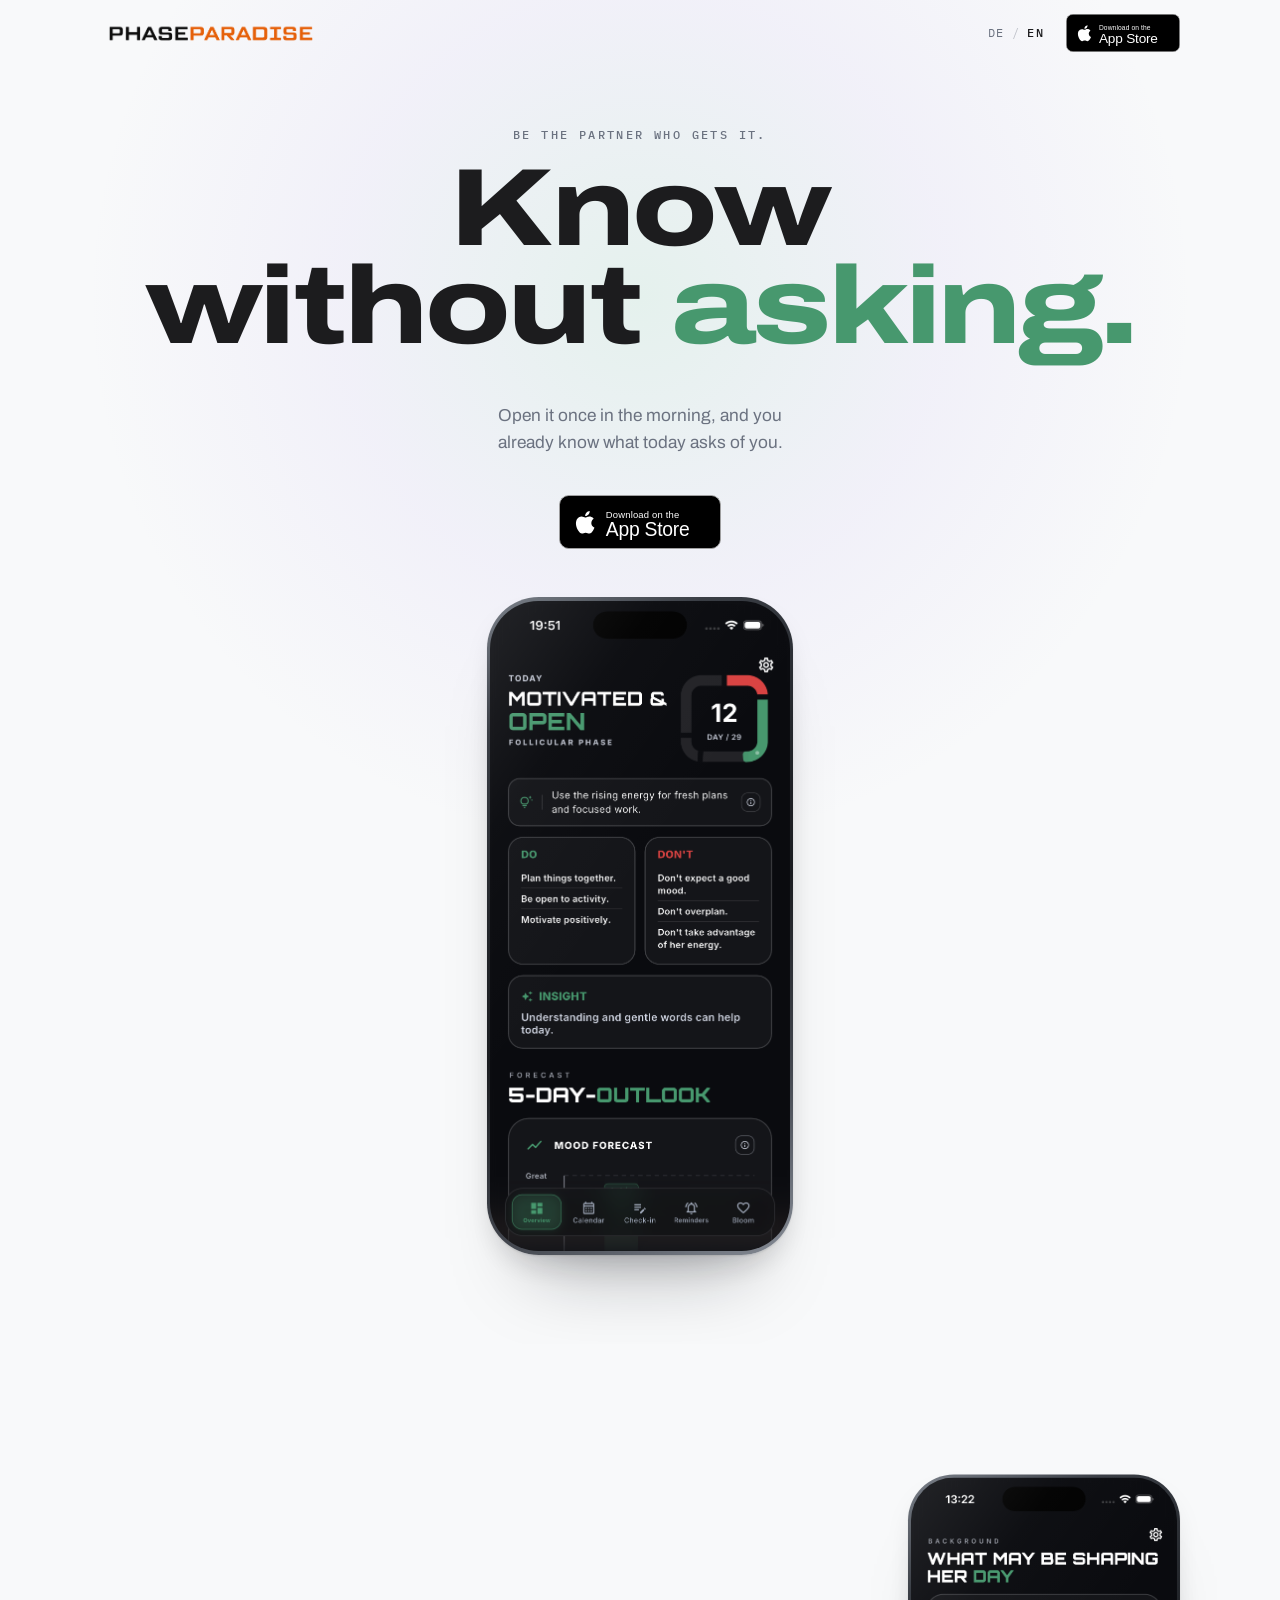
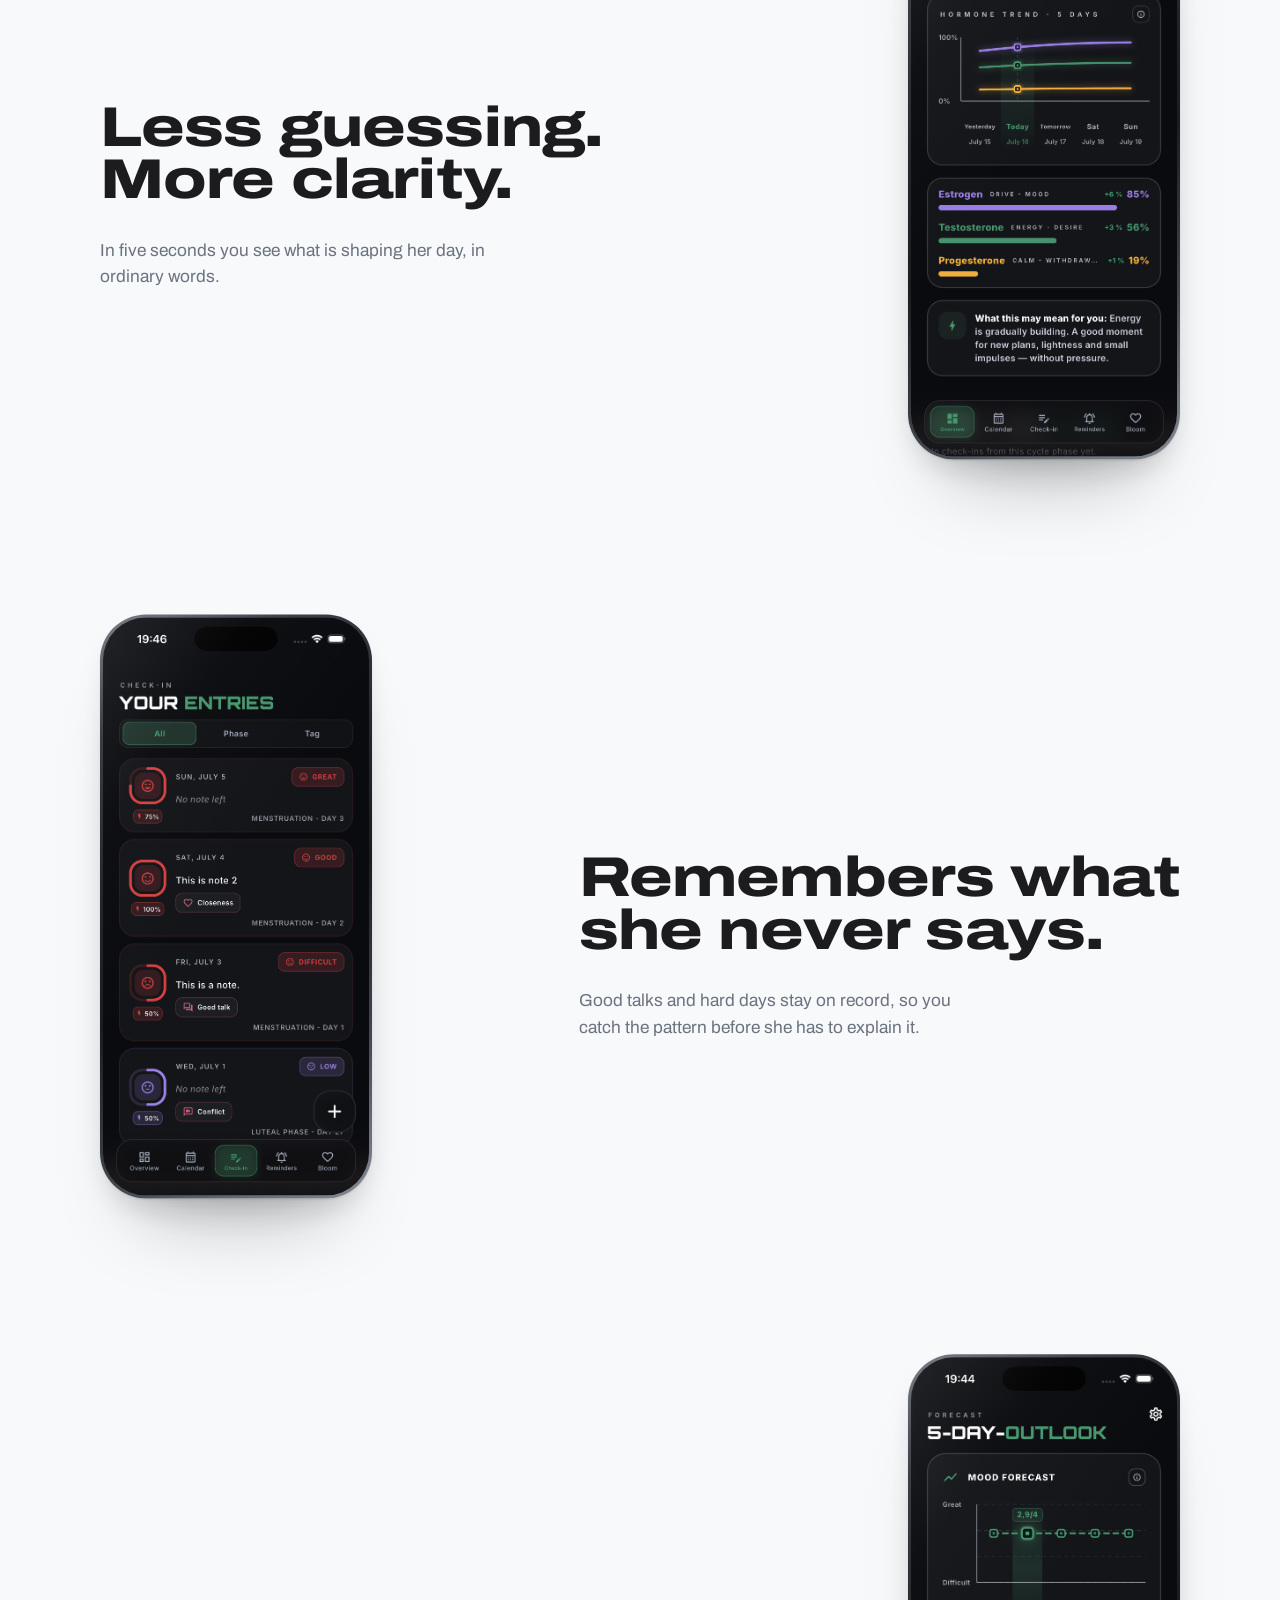
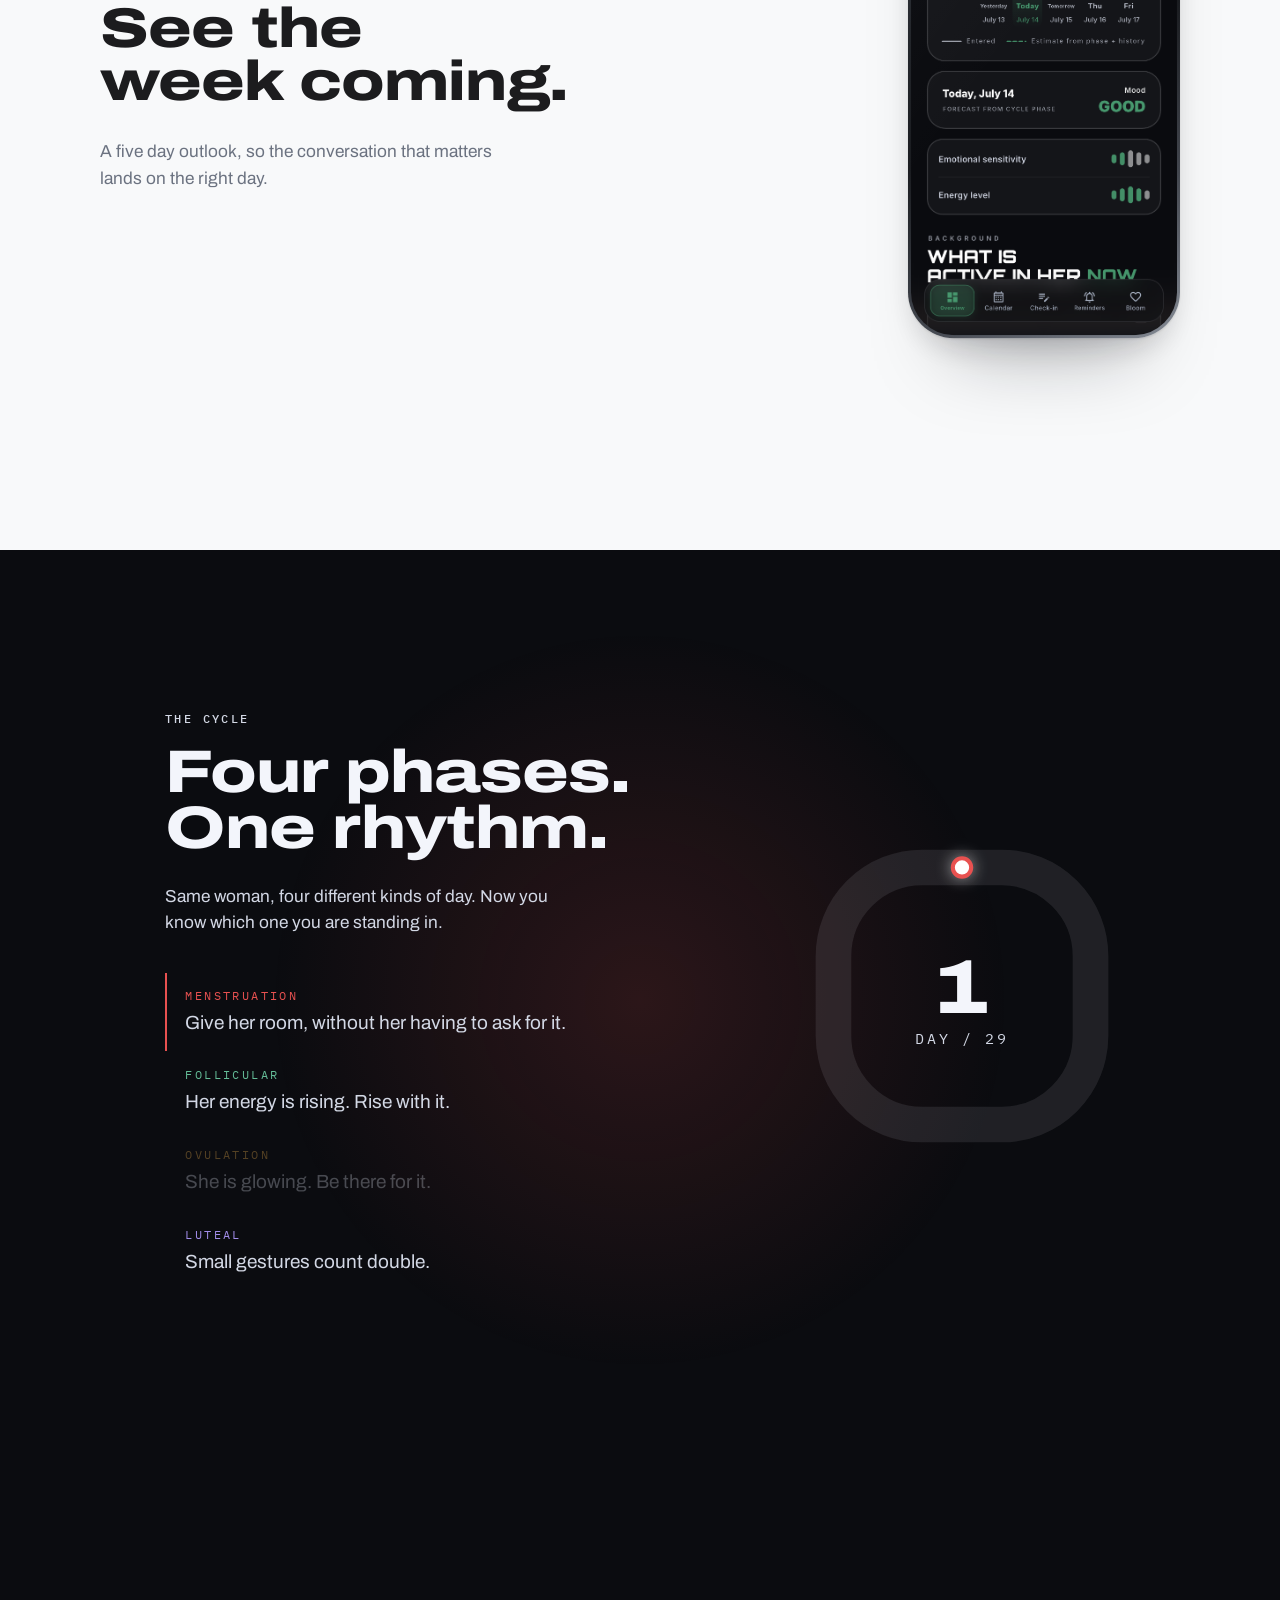
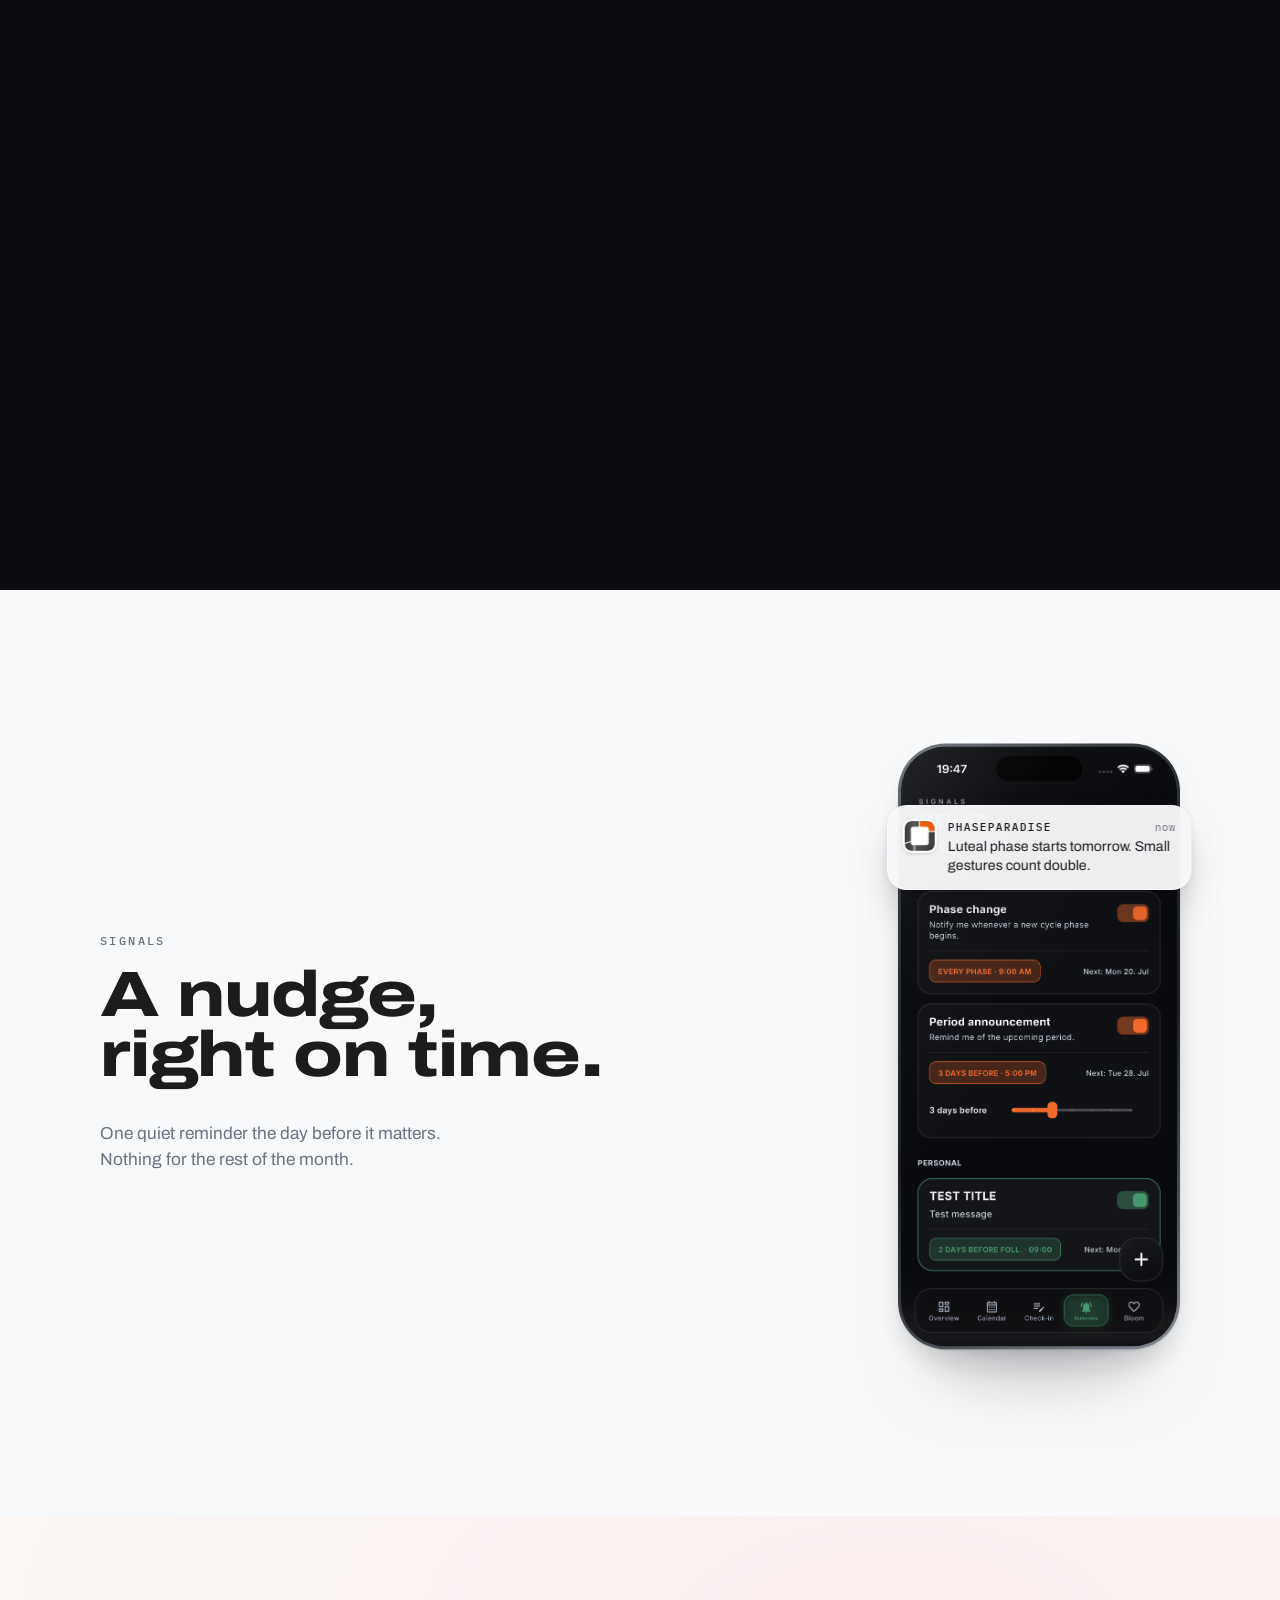
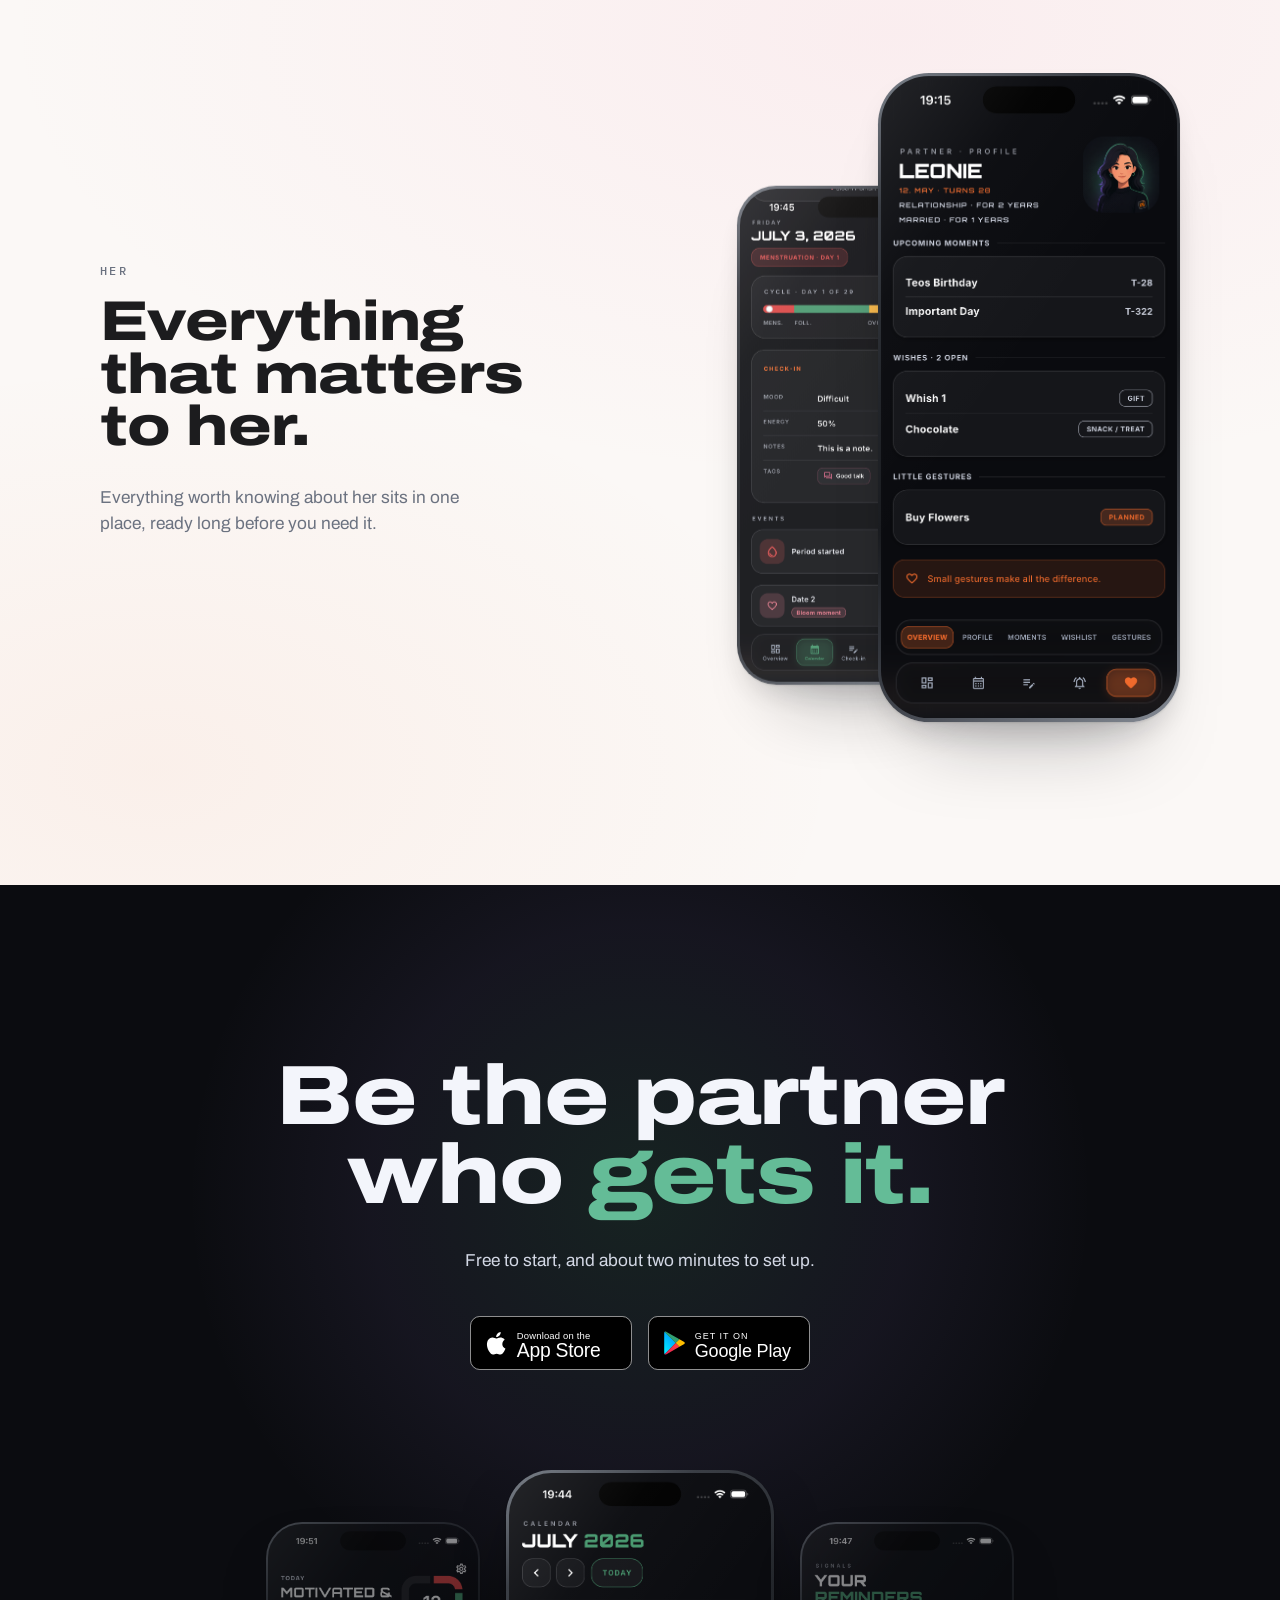
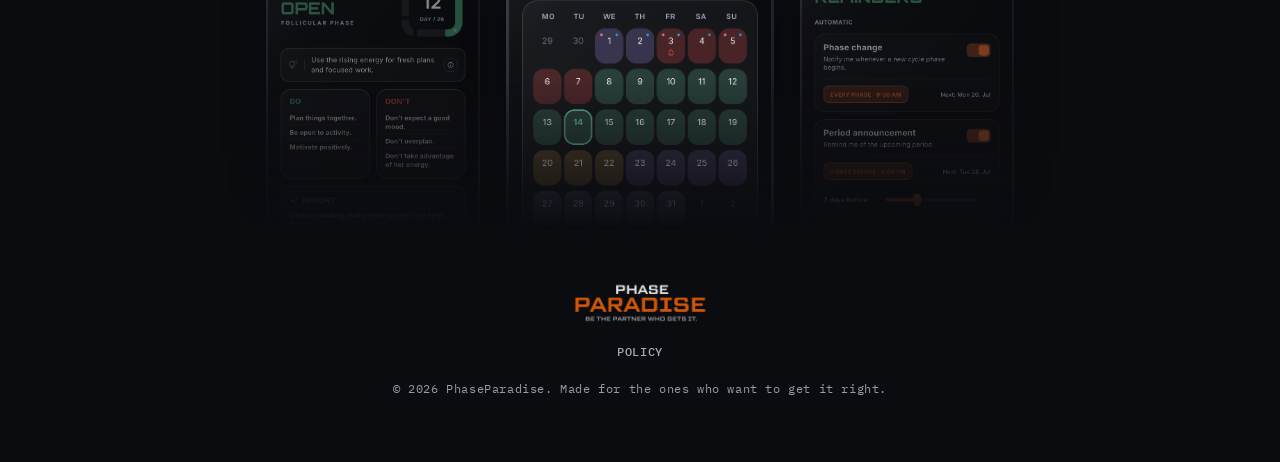
==== index.html @ d38170c6 "Update partner page with new screenshot and remove placeholder UI elements" ====
<!DOCTYPE html>
<html lang="en">
<head>
<meta charset="utf-8">
<meta name="viewport" content="width=device-width, initial-scale=1, viewport-fit=cover">

<!-- The meta tags below carry the English wording as a default and are
     rewritten when a language is chosen. They stay in the markup so link
     previews still work for scrapers that never run JavaScript. -->
<title>PhaseParadise</title>
<meta name="description" data-i18n-content="meta.description" content="PhaseParadise helps you understand her cycle, so you show up the right way on the right day.">
<meta name="theme-color" content="#F8F9FA">
<meta name="color-scheme" content="light">

<meta property="og:type" content="website">
<meta property="og:site_name" content="PhaseParadise">
<meta property="og:locale" content="en_US">
<meta property="og:title" data-i18n-content="meta.ogTitle" content="PhaseParadise. Know without asking.">
<meta property="og:description" data-i18n-content="meta.ogDescription" content="Understand her cycle, and show up the right way on the right day.">
<meta property="og:image" content="images/og/og-image.png">
<meta property="og:image:alt" data-i18n-content="meta.ogImageAlt" content="PhaseParadise on an iPhone, showing today's phase at a glance.">
<meta name="twitter:card" content="summary_large_image">
<meta name="twitter:title" data-i18n-content="meta.ogTitle" content="PhaseParadise. Know without asking.">
<meta name="twitter:description" data-i18n-content="meta.ogDescription" content="Understand her cycle, and show up the right way on the right day.">
<meta name="twitter:image" content="images/og/og-image.png">

<link rel="icon" href="images/logo/icon.png" type="image/png">
<link rel="apple-touch-icon" href="images/logo/icon.png">

<link rel="preconnect" href="https://fonts.googleapis.com">
<link rel="preconnect" href="https://fonts.gstatic.com" crossorigin>
<link rel="preload" as="image" href="images/mock/home_1.png">
<link href="https://fonts.googleapis.com/css2?family=Archivo:wdth,wght@62..125,400..900&family=IBM+Plex+Mono:wght@400;500&display=swap" rel="stylesheet">
<link rel="stylesheet" href="styles.css">

<script>
  /* set before first paint, so the page never flashes its empty state */
  document.documentElement.classList.add("js", "i18n-pending");
</script>
<noscript>
  <style>.nav__inner, main, .foot { display: none !important; }</style>
</noscript>
</head>

<body>

<noscript><p class="noscript">PhaseParadise needs JavaScript to show this page.</p></noscript>

<a class="skip-link" href="#hero" data-i18n="nav.skip"></a>

<!-- ══════════════════════════════════════════════════════════ NAV -->
<header class="nav" id="nav">
  <div class="nav__inner">
    <a class="nav__brand" href="#hero" data-i18n-aria="nav.brand">
      <img class="nav__logo nav__logo--light" src="images/logo/logo_lightMode.png" data-i18n-alt="nav.logoAlt" alt="PhaseParadise" width="1991" height="334">
      <img class="nav__logo nav__logo--dark" src="images/logo/logo_darkMode.png" alt="" aria-hidden="true" width="1991" height="334">
    </a>

    <div class="nav__end">
      <div class="lang" id="langSwitch" role="group"></div>
      <!-- TODO: replace href with the live App Store listing -->
      <a class="badge badge--sm" href="#" data-i18n-aria="nav.appStore">
        <img src="images/badges/app-store.svg" data-i18n-alt="nav.appStoreAlt" alt="Download on the App Store" width="140" height="47">
      </a>
    </div>
  </div>
</header>

<main>

<!-- ══════════════════════════════════════════════════════════ 1 · HERO -->
<section class="hero" id="hero">
  <div class="hero__glow" aria-hidden="true"></div>

  <div class="wrap hero__copy">
    <p class="eyebrow hero__eyebrow" data-i18n="hero.eyebrow"></p>
    <h1 class="hero__title">
      <span class="hero__line" data-i18n-rich="hero.titleLine1"></span>
      <span class="hero__line" data-i18n-rich="hero.titleLine2"></span>
    </h1>
    <p class="lede hero__lede" data-i18n="hero.lede"></p>
    <div class="hero__cta">
      <!-- TODO: replace href with the live App Store listing -->
      <a class="badge" href="#" data-i18n-aria="nav.appStore">
        <img src="images/badges/app-store.svg" data-i18n-alt="nav.appStoreAlt" alt="Download on the App Store" width="180" height="60">
      </a>
    </div>
  </div>

  <div class="hero__stage">
    <div class="device device--hero" data-parallax="0.11">
      <div class="device__frame">
        <div class="device__screen">
          <!-- SWAP: today screen -->
          <img src="images/mock/home_1.png" data-i18n-alt="hero.shotAlt" alt="" width="1206" height="2622">
        </div>
      </div>
    </div>
  </div>
</section>

<!-- ══════════════════════════════════════════════════════════ 2 · BENEFITS -->
<section class="benefits" id="benefits">

  <article class="beat wrap" data-reveal>
    <div class="beat__text">
      <h2 class="beat__title" data-i18n-rich="benefits.one.title"></h2>
      <p class="lede" data-i18n="benefits.one.lede"></p>
    </div>
    <div class="beat__visual">
      <div class="device" data-parallax="0.07">
        <div class="device__frame">
          <div class="device__screen">
            <!-- SWAP: what is shaping her day -->
            <img src="images/mock/home_3.png" data-i18n-alt="benefits.one.shotAlt" alt="" width="1206" height="2622" loading="lazy" decoding="async">
          </div>
        </div>
      </div>
    </div>
  </article>

  <article class="beat beat--flip wrap" data-reveal>
    <div class="beat__text">
      <h2 class="beat__title" data-i18n-rich="benefits.two.title"></h2>
      <p class="lede" data-i18n="benefits.two.lede"></p>
    </div>
    <div class="beat__visual">
      <div class="device" data-parallax="0.07">
        <div class="device__frame">
          <div class="device__screen">
            <!-- SWAP: check-in history -->
            <img src="images/mock/checkin_1.png" data-i18n-alt="benefits.two.shotAlt" alt="" width="1206" height="2622" loading="lazy" decoding="async">
          </div>
        </div>
      </div>
    </div>
  </article>

  <article class="beat wrap" data-reveal>
    <div class="beat__text">
      <h2 class="beat__title" data-i18n-rich="benefits.three.title"></h2>
      <p class="lede" data-i18n="benefits.three.lede"></p>
    </div>
    <div class="beat__visual">
      <div class="device" data-parallax="0.07">
        <div class="device__frame">
          <div class="device__screen">
            <!-- SWAP: five day outlook -->
            <img src="images/mock/home_2.png" data-i18n-alt="benefits.three.shotAlt" alt="" width="1206" height="2622" loading="lazy" decoding="async">
          </div>
        </div>
      </div>
    </div>
  </article>

</section>

<!-- ══════════════════════════════════════════════════════════ 3 · PHASES (signature) -->
<section class="phases" id="phases">
  <div class="phases__track" id="phasesTrack">
    <div class="phases__sticky">
      <div class="wrap phases__grid">

        <div class="phases__intro">
          <p class="eyebrow eyebrow--onDark" data-i18n="phases.eyebrow"></p>
          <h2 class="phases__title" data-i18n-rich="phases.title"></h2>
          <p class="lede lede--onDark" data-i18n="phases.lede"></p>
        </div>

        <div class="ring" id="ring">
          <svg class="ring__svg" viewBox="0 0 300 300" role="img" data-i18n-aria="phases.ringAlt">
            <defs>
              <filter id="ringGlow" x="-30%" y="-30%" width="160%" height="160%">
                <feGaussianBlur stdDeviation="6" result="b"/>
                <feMerge><feMergeNode in="b"/><feMergeNode in="SourceGraphic"/></feMerge>
              </filter>
            </defs>
            <path class="ring__track" d="M150 24 H189 A87 87 0 0 1 276 111 V189 A87 87 0 0 1 189 276 H111 A87 87 0 0 1 24 189 V111 A87 87 0 0 1 111 24 Z"/>
            <g filter="url(#ringGlow)">
              <path class="ring__arc" data-phase="0" d="M150 24 H189 A87 87 0 0 1 276 111 V189 A87 87 0 0 1 189 276 H111 A87 87 0 0 1 24 189 V111 A87 87 0 0 1 111 24 Z"/>
              <path class="ring__arc" data-phase="1" d="M150 24 H189 A87 87 0 0 1 276 111 V189 A87 87 0 0 1 189 276 H111 A87 87 0 0 1 24 189 V111 A87 87 0 0 1 111 24 Z"/>
              <path class="ring__arc" data-phase="2" d="M150 24 H189 A87 87 0 0 1 276 111 V189 A87 87 0 0 1 189 276 H111 A87 87 0 0 1 24 189 V111 A87 87 0 0 1 111 24 Z"/>
              <path class="ring__arc" data-phase="3" d="M150 24 H189 A87 87 0 0 1 276 111 V189 A87 87 0 0 1 189 276 H111 A87 87 0 0 1 24 189 V111 A87 87 0 0 1 111 24 Z"/>
            </g>
            <circle class="ring__marker" id="ringMarker" cx="150" cy="24" r="9"/>
          </svg>
          <div class="ring__center">
            <span class="ring__day" id="ringDay">1</span>
            <span class="ring__unit"><span data-i18n="phases.dayLabel"></span> / <span id="ringTotal">29</span></span>
          </div>
        </div>

        <ol class="plist" id="plist">
          <li class="plist__item" data-phase="0">
            <span class="plist__name" data-i18n="phases.items.0.name"></span>
            <span class="plist__line" data-i18n="phases.items.0.line"></span>
          </li>
          <li class="plist__item" data-phase="1">
            <span class="plist__name" data-i18n="phases.items.1.name"></span>
            <span class="plist__line" data-i18n="phases.items.1.line"></span>
          </li>
          <li class="plist__item" data-phase="2">
            <span class="plist__name" data-i18n="phases.items.2.name"></span>
            <span class="plist__line" data-i18n="phases.items.2.line"></span>
          </li>
          <li class="plist__item" data-phase="3">
            <span class="plist__name" data-i18n="phases.items.3.name"></span>
            <span class="plist__line" data-i18n="phases.items.3.line"></span>
          </li>
        </ol>

      </div>
    </div>
  </div>
</section>

<!-- ══════════════════════════════════════════════════════════ 4 · INSIGHTS -->
<section class="insights" id="insights">
  <div class="wrap insights__grid">

    <div class="insights__text" data-reveal>
      <p class="eyebrow" data-i18n="insights.eyebrow"></p>
      <h2 class="section__title" data-i18n-rich="insights.title"></h2>
      <p class="lede" data-i18n="insights.lede"></p>
    </div>

    <div class="insights__visual" data-reveal>
      <div class="notif" id="notif">
        <img class="notif__icon" src="images/logo/icon.png" alt="" width="604" height="544" loading="lazy" decoding="async">
        <div class="notif__body">
          <p class="notif__head">
            <span class="notif__app" data-i18n="insights.notification.app"></span>
            <span class="notif__time" data-i18n="insights.notification.time"></span>
          </p>
          <p class="notif__text" data-i18n="insights.notification.text"></p>
        </div>
      </div>
      <div class="device" data-parallax="0.05">
        <div class="device__frame">
          <div class="device__screen">
            <!-- SWAP: reminders -->
            <img src="images/mock/reminders_1.png" data-i18n-alt="insights.shotAlt" alt="" width="1206" height="2622" loading="lazy" decoding="async">
          </div>
        </div>
      </div>
    </div>

  </div>
</section>

<!-- ══════════════════════════════════════════════════════════ 5 · PARTNER PAGE -->
<section class="partner" id="partner-page">
  <div class="wrap partner__grid">

    <div class="partner__text" data-reveal>
      <p class="eyebrow" data-i18n="partner.eyebrow"></p>
      <h2 class="section__title" data-i18n-rich="partner.title"></h2>
      <p class="lede" data-i18n="partner.lede"></p>
    </div>

    <div class="partner__stage" data-reveal>

      <div class="device device--behind" data-parallax="0.1">
        <div class="device__frame">
          <div class="device__screen">
            <!-- SWAP: a saved moment in the calendar -->
            <img src="images/mock/calendar_2.png" data-i18n-alt="partner.shotAlt" alt="" width="1206" height="2622" loading="lazy" decoding="async">
          </div>
        </div>
      </div>

      <div class="device device--front" data-parallax="0.03">
        <div class="device__frame">
          <div class="device__screen">
            <!-- SWAP: partner page -->
            <img src="images/mock/partner_1.png" data-i18n-alt="partner.ui.alt" alt="" width="1206" height="2622" loading="lazy" decoding="async">
          </div>
        </div>
      </div>

    </div>
  </div>
</section>

<!-- ══════════════════════════════════════════════════════════ 6 · CTA -->
<section class="cta" id="cta">
  <div class="wrap cta__inner">
    <h2 class="cta__title" data-i18n-rich="cta.title" data-reveal></h2>
    <p class="lede lede--onDark cta__lede" data-i18n="cta.lede" data-reveal></p>

    <div class="cta__badges" data-reveal>
      <!-- TODO: replace href with the live App Store listing -->
      <a class="badge" href="#" data-i18n-aria="nav.appStore">
        <img src="images/badges/app-store.svg" data-i18n-alt="nav.appStoreAlt" alt="Download on the App Store" width="180" height="60" loading="lazy">
      </a>
      <!-- TODO: replace href with the live Google Play listing -->
      <a class="badge" href="#" data-i18n-aria="nav.googlePlay">
        <img src="images/badges/google-play.svg" data-i18n-alt="nav.googlePlayAlt" alt="Get it on Google Play" width="180" height="60" loading="lazy">
      </a>
    </div>

    <div class="lineup" data-reveal>
      <div class="lineup__item lineup__item--side">
        <div class="device"><div class="device__frame"><div class="device__screen">
          <img src="images/mock/home_1.png" alt="" width="1206" height="2622" loading="lazy" decoding="async">
        </div></div></div>
      </div>
      <div class="lineup__item lineup__item--mid">
        <div class="device"><div class="device__frame"><div class="device__screen">
          <img src="images/mock/calendar_1.png" data-i18n-alt="cta.calendarAlt" alt="" width="1206" height="2622" loading="lazy" decoding="async">
        </div></div></div>
      </div>
      <div class="lineup__item lineup__item--side">
        <div class="device"><div class="device__frame"><div class="device__screen">
          <img src="images/mock/reminders_1.png" alt="" width="1206" height="2622" loading="lazy" decoding="async">
        </div></div></div>
      </div>
    </div>
  </div>
</section>

</main>

<footer class="foot">
  <div class="wrap foot__inner">
    <img class="foot__logo" src="images/logo/logo_stacked_darkMode.png" data-i18n-alt="footer.logoAlt" alt="PhaseParadise" width="1235" height="390" loading="lazy">
    <nav class="foot__links" data-i18n-aria="footer.linksLabel">
      <a class="foot__link" href="./policy/index.html" data-i18n="footer.policy"></a>
    </nav>
    <!-- the year comes from the visitor's clock, so nothing needs updating -->
    <p class="foot__note"><span id="year">©</span> <span data-i18n="footer.note"></span></p>
  </div>
</footer>

<!-- English ships with the page, so it can stand in for any language
     file that fails to arrive -->
<script src="locales/en.js"></script>
<script src="i18n.js"></script>
<script src="script.js"></script>
</body>
</html>
---- styles.css ----
/* ══════════════════════════════════════════════════════════════════════
   PhaseParadise, landing page
   ────────────────────────────────────────────────────────────────────
   The page runs light. The app runs dark. Two sections (the cycle and
   the closing) go dark on purpose, so the phase colours can glow the
   way they do inside the app.
   ══════════════════════════════════════════════════════════════════ */

/* ─────────────────────────────────────────────────────────── TOKENS */
:root {
  /* surfaces */
  --bg-primary: #F8F9FA;
  --bg-primary-dark: #0B0C10;
  --surface-warm: #FBF8F6;

  /* cycle phases */
  --phase-menstruation: #E85150;
  --phase-menstruation-dark: #D94342;
  --phase-follicular: #64BC97;
  --phase-follicular-dark: #47986E;
  --phase-ovulation: #FEBC52;
  --phase-ovulation-dark: #F9B53F;
  --phase-luteal: #A28DEA;
  --phase-luteal-dark: #9E83EB;
  --phase-spotting: #F48FB1;
  --phase-spotting-dark: #F48FB1;

  /* the one action colour */
  --brand-accent: #F06A2C;

  /* type */
  --text-body: #1C1C1E;
  --text-body-dark: #F3F5FB;
  --text-muted: #6B7280;
  --text-muted-dark: #D3D8E5;

  /* accent, per background. the light tint only reads on dark */
  --accent: var(--phase-follicular-dark);
  --accent-on-dark: var(--phase-follicular);

  /* fonts */
  --font-display: "Archivo", "Helvetica Neue", Helvetica, Arial, sans-serif;
  --font-mono: "IBM Plex Mono", ui-monospace, SFMono-Regular, Menlo, monospace;

  /* rhythm */
  --wrap: 1160px;
  --gut: clamp(20px, 5vw, 40px);
  --section-y: clamp(96px, 13vw, 160px);

  /* motion */
  --ease: cubic-bezier(0.16, 1, 0.3, 1);
  --dur: 0.9s;
}

/* ───────────────────────────────────────────────────────────── BASE */
*, *::before, *::after { box-sizing: border-box; }

html {
  -webkit-text-size-adjust: 100%;
  scroll-behavior: smooth;
}

body {
  margin: 0;
  background: var(--bg-primary);
  color: var(--text-body);
  font-family: var(--font-display);
  font-size: 16px;
  line-height: 1.55;
  font-synthesis-weight: none;
  -webkit-font-smoothing: antialiased;
  -moz-osx-font-smoothing: grayscale;
  overflow-x: hidden;
}

img { max-width: 100%; display: block; }

a { color: inherit; text-decoration: none; }

ol, ul { list-style: none; margin: 0; padding: 0; }

h1, h2, h3, p { margin: 0; }

::selection {
  background: rgba(240, 106, 44, 0.22);
  color: var(--text-body);
}

:focus-visible {
  outline: 2px solid var(--brand-accent);
  outline-offset: 5px;
  border-radius: 6px;
}

/* the text arrives from locales/, so the page holds still for one beat
   rather than showing its empty frame first */
body { transition: opacity 0.4s var(--ease); }
.i18n-pending body { opacity: 0; }

.noscript {
  max-width: 620px;
  margin: 22vh auto;
  padding-inline: var(--gut);
  font-size: 0.9375rem;
  line-height: 1.65;
  color: var(--text-muted);
  text-align: center;
}

.skip-link {
  position: absolute;
  left: -9999px;
  top: 12px;
  z-index: 100;
  padding: 12px 20px;
  background: var(--text-body);
  color: #fff;
  font-family: var(--font-mono);
  font-size: 0.8125rem;
  border-radius: 8px;
}
.skip-link:focus-visible { left: 16px; }

.wrap {
  width: 100%;
  max-width: var(--wrap);
  margin-inline: auto;
  padding-inline: var(--gut);
}

/* ───────────────────────────────────────────────── TYPE PRIMITIVES */
.eyebrow {
  font-family: var(--font-mono);
  font-size: clamp(0.6875rem, 1.1vw, 0.75rem);
  font-weight: 500;
  letter-spacing: 0.2em;
  text-transform: uppercase;
  color: var(--text-muted);
  margin-bottom: 1.25em;
}
.eyebrow--onDark { color: var(--text-muted-dark); }

.lede {
  font-size: clamp(1.0625rem, 1.35vw, 1.3125rem);
  line-height: 1.55;
  color: var(--text-muted);
  max-width: 40ch;
  text-wrap: pretty;
}
.lede--onDark { color: var(--text-muted-dark); }

.section__title,
.beat__title,
.phases__title,
.cta__title,
.hero__title {
  font-weight: 800;
  font-stretch: 125%;
  line-height: 0.94;
  letter-spacing: -0.015em;
  /* line breaks come from the locale files. balancing is left off so the
     browser does not split a line the translator meant to keep whole,
     while long lines still wrap on narrow screens. */
  text-wrap: wrap;
}

.section__title,
.beat__title,
.phases__title {
  font-size: clamp(2.125rem, 5.2vw, 4rem);
  margin-bottom: 0.55em;
}

/* the app's two-tone headline, kept for the two moments that earn it */
em {
  font-style: normal;
  color: var(--accent);
}
.cta__title em,
.phases__title em { color: var(--accent-on-dark); }

/* ────────────────────────────────────────────────────────────── NAV */
.nav {
  position: fixed;
  inset: 0 0 auto 0;
  z-index: 50;
  transition: background-color 0.5s var(--ease), box-shadow 0.5s var(--ease),
              backdrop-filter 0.5s var(--ease);
}
.nav.is-stuck {
  background: rgba(248, 249, 250, 0.72);
  backdrop-filter: saturate(180%) blur(20px);
  -webkit-backdrop-filter: saturate(180%) blur(20px);
  box-shadow: 0 1px 0 rgba(28, 28, 30, 0.07);
}
/* the two sections that go dark need a dark bar over them */
.nav--onDark.is-stuck {
  background: rgba(11, 12, 16, 0.66);
  box-shadow: 0 1px 0 rgba(243, 245, 251, 0.09);
}

.nav__inner {
  max-width: var(--wrap);
  margin-inline: auto;
  padding: 14px var(--gut);
  display: flex;
  align-items: center;
  justify-content: space-between;
  gap: 20px;
}

/* the wordmark file carries the strapline underneath. at nav size that
   only reads as a smudge, so the frame crops it away. both logos are
   stacked in the same window and cross-fade. */
.nav__brand {
  --logo-h: 37px;   /* full height of the image file */
  --logo-top: 6.6px; /* trimmed off the top */
  position: relative;
  display: block;
  height: 21px;
  width: calc(var(--logo-h) * 5.9611); /* 1991 / 334 */
  overflow: hidden;
}
.nav__logo {
  position: absolute;
  top: calc(var(--logo-top) * -1);
  left: 0;
  height: var(--logo-h);
  width: auto;
  transition: opacity 0.45s var(--ease);
}
.nav__logo--dark { opacity: 0; }
.nav--onDark .nav__logo--light { opacity: 0; }
.nav--onDark .nav__logo--dark { opacity: 1; }

.nav__end {
  display: flex;
  align-items: center;
  gap: clamp(12px, 2vw, 20px);
}

/* ─────────────────────────────────────────────── language switcher */
.lang {
  display: flex;
  align-items: center;
  gap: 5px;
  font-family: var(--font-mono);
  font-size: 0.75rem;
  letter-spacing: 0.12em;
}
.lang__btn {
  appearance: none;
  -webkit-appearance: none;
  background: none;
  border: 0;
  margin: 0;
  padding: 5px 2px;
  font: inherit;
  letter-spacing: inherit;
  color: var(--text-muted);
  cursor: pointer;
  transition: color 0.35s var(--ease);
}
.lang__btn:hover { color: var(--text-body); }
.lang__btn[aria-pressed="true"] {
  color: var(--text-body);
  font-weight: 500;
}
.lang__sep {
  color: var(--text-muted);
  opacity: 0.4;
}
.nav--onDark .lang__btn,
.nav--onDark .lang__sep { color: var(--text-muted-dark); }
.nav--onDark .lang__btn:hover,
.nav--onDark .lang__btn[aria-pressed="true"] { color: var(--text-body-dark); }

.nav .badge--sm img { height: 38px; width: auto; }
@media (max-width: 480px) {
  .nav .badge--sm img { height: 34px; }
  .nav__brand { --logo-h: 26px; --logo-top: 4.6px; height: 15px; }
  .lang { font-size: 0.6875rem; }
}
/* below this the bar cannot hold all three, and the hero CTA is right
   underneath anyway */
@media (max-width: 400px) {
  .nav .badge--sm { display: none; }
}

/* ──────────────────────────────────────────────────────────── BADGE */
.badge {
  display: inline-block;
  border-radius: 10px;
  transition: transform 0.5s var(--ease), filter 0.5s var(--ease);
}
.badge img { height: 54px; width: auto; }
.badge:hover {
  transform: translateY(-2px);
  filter: drop-shadow(0 10px 22px rgba(240, 106, 44, 0.28));
}
.badge:active { transform: translateY(0); }
.badge:focus-visible { outline-offset: 6px; }

/* ─────────────────────────────────────────────────────────── DEVICE */
.device {
  --dw: 280px;
  width: var(--dw);
  position: relative;
  flex: none;
}

.device__frame {
  padding: calc(var(--dw) * 0.011);
  border-radius: calc(var(--dw) * 0.169);
  background:
    linear-gradient(148deg,
      #7d838c 0%, #3a3e45 16%, #23262b 38%,
      #1a1c20 55%, #43474f 78%, #868c96 100%);
  box-shadow:
    0 1px 2px rgba(16, 18, 24, 0.10),
    0 16px 34px -14px rgba(16, 18, 24, 0.22),
    0 56px 80px -46px rgba(16, 18, 24, 0.34);
}

.device__screen {
  position: relative;
  border-radius: calc(var(--dw) * 0.158);
  overflow: hidden;
  background: #000;
  aspect-ratio: 402 / 874;
}
.device__screen > img {
  width: 100%;
  height: 100%;
  object-fit: cover;
}

/* glass sheen across the panel */
.device__screen::after {
  content: "";
  position: absolute;
  inset: 0;
  pointer-events: none;
  background: linear-gradient(126deg,
    rgba(255, 255, 255, 0.10) 0%,
    rgba(255, 255, 255, 0.02) 22%,
    rgba(255, 255, 255, 0) 46%);
}

/* on the dark sections the drop shadow becomes a lift instead */
.phases .device__frame,
.cta .device__frame {
  box-shadow:
    0 1px 2px rgba(0, 0, 0, 0.5),
    0 30px 60px -20px rgba(0, 0, 0, 0.75);
}

/* ══════════════════════════════════════════════════════ 1 · HERO */
.hero {
  position: relative;
  padding-top: clamp(104px, 14vh, 158px);
  padding-bottom: clamp(48px, 7vw, 96px);
  overflow: hidden;
}

.hero__glow {
  position: absolute;
  top: -18%;
  left: 50%;
  translate: -50% 0;
  width: min(1200px, 150vw);
  aspect-ratio: 1;
  pointer-events: none;
  background:
    radial-gradient(circle at 50% 45%,
      rgba(100, 188, 151, 0.13) 0%,
      rgba(162, 141, 234, 0.08) 34%,
      rgba(248, 249, 250, 0) 62%);
}

.hero__copy {
  position: relative;
  text-align: center;
  display: flex;
  flex-direction: column;
  align-items: center;
}

/* tied to viewport height as well as width, so the phone peeks over
   the fold by about a third on any screen */
.hero__title {
  font-size: clamp(2.6rem, min(9.6vw, 12.2vh), 7rem);
  line-height: 0.9;
  letter-spacing: -0.025em;
  margin-bottom: 0.42em;
}
.hero__line { display: block; }

.hero__lede {
  max-width: 34ch;
  margin-bottom: 2.2em;
}

.hero__stage {
  position: relative;
  margin-top: clamp(30px, 4.5vh, 60px);
  display: flex;
  justify-content: center;
}
.device--hero { --dw: clamp(230px, min(30vw, 34vh), 312px); }

/* hero entrance, pure CSS. it waits for the text, then plays once */
.hero__eyebrow,
.hero__line,
.hero__lede,
.hero__cta,
.hero__stage {
  animation: rise 1.15s var(--ease) both;
}
.hero__eyebrow    { animation-delay: 0.05s; }
.hero__line:nth-child(1) { animation-delay: 0.14s; }
.hero__line:nth-child(2) { animation-delay: 0.22s; }
.hero__lede       { animation-delay: 0.34s; }
.hero__cta        { animation-delay: 0.44s; }
.hero__stage      { animation-delay: 0.5s; animation-duration: 1.5s; }

/* held until the strings are in, so nobody sees the entrance twice */
.i18n-pending .hero__eyebrow,
.i18n-pending .hero__line,
.i18n-pending .hero__lede,
.i18n-pending .hero__cta,
.i18n-pending .hero__stage { animation-play-state: paused; }

@keyframes rise {
  from { opacity: 0; transform: translate3d(0, 34px, 0); }
  to   { opacity: 1; transform: translate3d(0, 0, 0); }
}

/* ══════════════════════════════════════════════════ 2 · BENEFITS */
.benefits {
  padding-block: var(--section-y);
  display: grid;
  gap: clamp(96px, 13vw, 168px);
}

.beat {
  display: grid;
  grid-template-columns: 1fr;
  gap: clamp(40px, 6vw, 80px);
  align-items: center;
  justify-items: center;
  text-align: center;
}
.beat__title { font-size: clamp(2rem, 4.6vw, 3.5rem); }
.beat__visual .device { --dw: clamp(215px, 26vw, 272px); }

@media (min-width: 860px) {
  .beat {
    grid-template-columns: 1fr auto;
    justify-items: start;
    text-align: left;
    gap: clamp(48px, 8vw, 120px);
  }
  .beat__visual { justify-self: end; }
  .beat--flip .beat__text   { grid-column: 2; }
  .beat--flip .beat__visual { grid-column: 1; grid-row: 1; justify-self: start; }
}

/* ══════════════════════════════════════════ 3 · PHASES (signature) */
.phases {
  background: var(--bg-primary-dark);
  color: var(--text-body-dark);
  position: relative;
}

.phases__track { min-height: 100svh; }

.phases__sticky {
  position: sticky;
  top: 0;
  min-height: 100svh;
  display: grid;
  align-items: center;
  padding-block: clamp(72px, 10vh, 120px);
  overflow: hidden;
}

/* a soft bloom behind the ring, tinted by the active phase */
.phases__sticky::before {
  content: "";
  position: absolute;
  top: 50%;
  left: 50%;
  translate: -50% -50%;
  width: min(900px, 130vw);
  aspect-ratio: 1;
  pointer-events: none;
  background: radial-gradient(circle,
    color-mix(in srgb, var(--phase-live, #64BC97) 15%, transparent) 0%,
    rgba(11, 12, 16, 0) 58%);
  transition: background 1.1s var(--ease);
}

.phases__grid {
  position: relative;
  display: grid;
  gap: clamp(30px, 4vw, 56px);
  justify-items: center;
  text-align: center;
}

.phases__title { font-size: clamp(2rem, 5vw, 3.75rem); margin-bottom: 0.45em; }
.phases__intro .lede { margin-inline: auto; }

/* ── the ring ── */
.ring {
  --ring-size: clamp(196px, 30vh, 300px);
  position: relative;
  width: var(--ring-size);
  aspect-ratio: 1;
}
.ring__svg {
  width: 100%;
  height: 100%;
  overflow: visible;
}
/* 35 on a 287 outer diameter is the 12.3% the app's day counter uses */
.ring__track,
.ring__arc {
  fill: none;
  stroke-width: 35;
  stroke-linecap: butt;
}
.ring__track { stroke: rgba(243, 245, 251, 0.09); }
/* nothing is drawn until the scroll draws it */
.ring__arc { stroke-dasharray: 0 9999; }

.ring__arc[data-phase="0"] { stroke: var(--phase-menstruation); }
.ring__arc[data-phase="1"] { stroke: var(--phase-follicular); }
.ring__arc[data-phase="2"] { stroke: var(--phase-ovulation); }
.ring__arc[data-phase="3"] { stroke: var(--phase-luteal); }

.ring__marker {
  fill: #fff;
  stroke: var(--phase-menstruation);
  stroke-width: 4;
  opacity: 0;
  filter: drop-shadow(0 0 8px rgba(255, 255, 255, 0.55));
  transition: opacity 0.4s var(--ease), stroke 0.7s var(--ease);
}

.ring__center {
  position: absolute;
  inset: 0;
  display: grid;
  align-content: center;
  justify-items: center;
  gap: 0.1em;
  pointer-events: none;
}
.ring__day {
  font-size: calc(var(--ring-size, 260px) * 0.25);
  font-weight: 800;
  font-stretch: 125%;
  line-height: 1;
  font-variant-numeric: tabular-nums;
  color: var(--text-body-dark);
}
.ring__unit {
  font-family: var(--font-mono);
  font-size: calc(var(--ring-size, 260px) * 0.048);
  letter-spacing: 0.18em;
  text-transform: uppercase;
  color: var(--text-muted-dark);
}

/* ── the four lines ── */
.plist {
  display: grid;
  gap: 2px;
  width: 100%;
  max-width: 460px;
}
.plist__item {
  display: grid;
  gap: 0.15em;
  padding: 0.85em 0 0.85em 1.15em;
  border-left: 2px solid transparent;
  transition: opacity 0.7s var(--ease), border-color 0.7s var(--ease),
              transform 0.7s var(--ease);
  text-align: left;
}
.plist__name {
  font-family: var(--font-mono);
  font-size: 0.75rem;
  letter-spacing: 0.2em;
  text-transform: uppercase;
}
.plist__line {
  font-size: clamp(1rem, 1.5vw, 1.1875rem);
  color: var(--text-muted-dark);
  text-wrap: pretty;
}
.plist__item[data-phase="0"] { --pc: var(--phase-menstruation); }
.plist__item[data-phase="1"] { --pc: var(--phase-follicular); }
.plist__item[data-phase="2"] { --pc: var(--phase-ovulation); }
.plist__item[data-phase="3"] { --pc: var(--phase-luteal); }
.plist__name { color: var(--pc); }

/* enhanced state, only once JS has taken over the scroll */
.js .plist__item { opacity: 0.3; }
.js .plist__item.is-active {
  opacity: 1;
  border-left-color: var(--pc);
}

@media (min-width: 900px) {
  .phases__grid {
    grid-template-columns: minmax(0, 1fr) auto;
    grid-template-areas:
      "intro ring"
      "list  ring";
    justify-items: start;
    text-align: left;
    align-items: center;
    column-gap: clamp(40px, 5vw, 80px);
    row-gap: clamp(26px, 4vh, 48px);
  }
  .phases .wrap { max-width: 1030px; }
  .phases__intro { grid-area: intro; align-self: end; max-width: 520px; }
  .phases__intro .lede { margin-inline: 0; }
  .plist { grid-area: list; align-self: start; }
  .ring {
    grid-area: ring;
    align-self: center;
    justify-self: center;
    --ring-size: clamp(250px, 34vh, 340px);
  }
}

/* on small screens the four lines take turns instead of stacking */
@media (max-width: 899px) {
  .js .plist { display: grid; }
  .js .plist__item {
    grid-area: 1 / 1;
    opacity: 0;
    transform: translateY(10px);
    text-align: center;
    border-left: 0;
    padding-left: 0;
  }
  .js .plist__item.is-active { opacity: 1; transform: none; }
  .js .plist { min-height: 5.5em; }
}

/* ══════════════════════════════════════════════════ 4 · INSIGHTS */
.insights { padding-block: var(--section-y); }

.insights__grid {
  display: grid;
  gap: clamp(48px, 7vw, 90px);
  align-items: center;
  justify-items: center;
  text-align: center;
}

.insights__visual { position: relative; }
.insights__visual .device { --dw: clamp(228px, 27vw, 282px); }

/* the notification, floating just off the glass */
.notif {
  position: absolute;
  z-index: 2;
  top: 9%;
  left: 50%;
  translate: -50% 0;
  width: min(354px, 108%);
  display: flex;
  gap: 11px;
  align-items: flex-start;
  padding: 13px 15px;
  border-radius: 20px;
  background: rgba(250, 250, 252, 0.95);
  backdrop-filter: saturate(180%) blur(30px);
  -webkit-backdrop-filter: saturate(180%) blur(30px);
  border: 1px solid rgba(255, 255, 255, 0.8);
  box-shadow:
    0 2px 8px rgba(16, 18, 24, 0.06),
    0 20px 46px -14px rgba(16, 18, 24, 0.30);
  text-align: left;
}
.notif__icon {
  width: 34px;
  height: 34px;
  border-radius: 9px;
  flex: none;
  background: #fff;
  padding: 2px;
  box-shadow: 0 1px 3px rgba(16, 18, 24, 0.14);
}
.notif__body { min-width: 0; }
.notif__head {
  display: flex;
  align-items: baseline;
  justify-content: space-between;
  gap: 10px;
  margin-bottom: 1px;
}
.notif__app {
  font-family: var(--font-mono);
  font-size: 0.6875rem;
  font-weight: 500;
  letter-spacing: 0.09em;
  text-transform: uppercase;
  color: var(--text-body);
}
.notif__time {
  font-family: var(--font-mono);
  font-size: 0.6875rem;
  color: var(--text-muted);
}
.notif__text {
  font-size: 0.875rem;
  line-height: 1.4;
  color: var(--text-body);
  text-wrap: pretty;
}

.js-reveal .notif {
  opacity: 0;
  transform: translateY(-16px) scale(0.97);
}
.notif { transition: opacity 1s var(--ease) 0.25s, transform 1s var(--ease) 0.25s; }
.js-reveal [data-reveal].is-in .notif {
  opacity: 1;
  transform: none;
}

@media (min-width: 860px) {
  .insights__grid {
    grid-template-columns: minmax(0, 1fr) auto;
    justify-items: start;
    text-align: left;
  }
  .insights__visual { justify-self: end; }
}

/* ══════════════════════════════════════════════ 5 · PARTNER PAGE */
.partner {
  padding-block: var(--section-y);
  overflow: hidden;
  background:
    radial-gradient(120% 80% at 70% 12%, rgba(244, 143, 177, 0.10) 0%, rgba(248, 249, 250, 0) 58%),
    radial-gradient(90% 70% at 12% 88%, rgba(240, 106, 44, 0.06) 0%, rgba(248, 249, 250, 0) 60%),
    var(--surface-warm);
}
.partner__grid {
  display: grid;
  gap: clamp(48px, 7vw, 88px);
  align-items: center;
  justify-items: center;
  text-align: center;
}
.partner__text { max-width: 480px; }
.partner__text .lede { max-width: 38ch; }
.partner__text .section__title { font-size: clamp(2rem, 4.6vw, 3.5rem); }

.partner__stage {
  position: relative;
  display: flex;
  justify-content: center;
}
.device--front { --dw: clamp(240px, 30vw, 302px); z-index: 2; }
.device--behind { display: none; }

@media (min-width: 900px) {
  .partner__grid {
    grid-template-columns: minmax(0, 1fr) auto;
    justify-items: start;
    text-align: left;
  }
  .partner__stage {
    justify-self: end;
    /* the second phone lives in this margin */
    padding-left: clamp(70px, 11vw, 160px);
  }
  .device--behind {
    display: block;
    --dw: clamp(180px, 21vw, 232px);
    position: absolute;
    left: 0;
    top: 17%;
    z-index: 1;
    opacity: 0.92;
  }
}

/* ══════════════════════════════════════════════════════ 6 · CTA */
.cta {
  background: var(--bg-primary-dark);
  color: var(--text-body-dark);
  padding-top: clamp(104px, 14vw, 172px);
  padding-bottom: 0;
  overflow: hidden;
  position: relative;
}
.cta::before {
  content: "";
  position: absolute;
  top: -20%;
  left: 50%;
  translate: -50% 0;
  width: min(1000px, 140vw);
  aspect-ratio: 1;
  pointer-events: none;
  background: radial-gradient(circle,
    rgba(100, 188, 151, 0.13) 0%,
    rgba(162, 141, 234, 0.07) 38%,
    rgba(11, 12, 16, 0) 64%);
}

.cta__inner {
  position: relative;
  display: flex;
  flex-direction: column;
  align-items: center;
  text-align: center;
}
.cta__title {
  font-size: clamp(2.25rem, 6.6vw, 5.25rem);
  margin-bottom: 0.4em;
}
.cta__lede { margin-bottom: 2.4em; }

.cta__badges {
  display: flex;
  flex-wrap: wrap;
  gap: 16px;
  justify-content: center;
}

/* the closing lineup dissolves into the dark instead of being cut */
.lineup {
  width: 100%;
  margin-top: clamp(56px, 8vw, 100px);
  display: flex;
  align-items: flex-start;
  justify-content: center;
  gap: clamp(12px, 2.2vw, 26px);
  height: clamp(230px, 30vw, 360px);
  overflow: hidden;
  -webkit-mask-image: linear-gradient(to bottom, #000 58%, transparent 100%);
  mask-image: linear-gradient(to bottom, #000 58%, transparent 100%);
}
.lineup__item--mid .device { --dw: clamp(196px, 24vw, 268px); }
.lineup__item--side { display: none; margin-top: clamp(26px, 4vw, 58px); }
.lineup__item--side .device { --dw: clamp(150px, 19vw, 214px); opacity: 0.5; }

@media (min-width: 760px) {
  .lineup__item--side { display: block; }
}

/* ────────────────────────────────────────────────────────── FOOTER */
.foot {
  background: var(--bg-primary-dark);
  color: var(--text-muted-dark);
  padding-top: clamp(24px, 4vw, 48px);
  padding-bottom: clamp(40px, 6vw, 64px);
  position: relative;
}
.foot__inner {
  display: flex;
  flex-direction: column;
  align-items: center;
  gap: 18px;
  text-align: center;
}
.foot__logo { height: 46px; width: auto; opacity: 0.9; }
.foot__links {
  display: flex;
  flex-wrap: wrap;
  justify-content: center;
  gap: 14px;
}
.foot__link {
  color: var(--text-primary-dark);
  font-family: var(--font-mono);
  font-size: 0.78rem;
  font-weight: 500;
  letter-spacing: 0.05em;
  text-decoration: none;
  text-transform: uppercase;
  opacity: 0.78;
  transition: opacity 0.2s var(--ease), color 0.2s var(--ease);
}
.foot__link:hover,
.foot__link:focus-visible {
  color: #fff;
  opacity: 1;
}
.foot__note {
  font-family: var(--font-mono);
  font-size: 0.75rem;
  letter-spacing: 0.05em;
  color: var(--text-muted-dark);
  opacity: 0.7;
}

/* ────────────────────────────────────────────────── SCROLL REVEAL */
.js-reveal [data-reveal] {
  opacity: 0;
  transform: translate3d(0, 30px, 0);
}
[data-reveal] {
  transition: opacity 1.1s var(--ease), transform 1.1s var(--ease);
}
.js-reveal [data-reveal].is-in {
  opacity: 1;
  transform: none;
}

/* ───────────────────────────────────────────────── REDUCED MOTION */
@media (prefers-reduced-motion: reduce) {
  html { scroll-behavior: auto; }

  *, *::before, *::after {
    animation-duration: 0.001ms !important;
    animation-iteration-count: 1 !important;
    transition-duration: 0.001ms !important;
    scroll-behavior: auto !important;
  }

  .js-reveal [data-reveal],
  .js-reveal [data-reveal].is-in,
  .js-reveal .notif {
    opacity: 1;
    transform: none;
  }

  /* the ring is shown whole, the four lines all at once */
  .phases__track { min-height: 0; }
  .phases__sticky { position: static; min-height: 0; }
  .js .plist__item { opacity: 1; }
  @media (max-width: 899px) {
    .js .plist__item {
      grid-area: auto;
      opacity: 1;
      transform: none;
    }
    .js .plist { min-height: 0; gap: 1.1em; }
  }
}
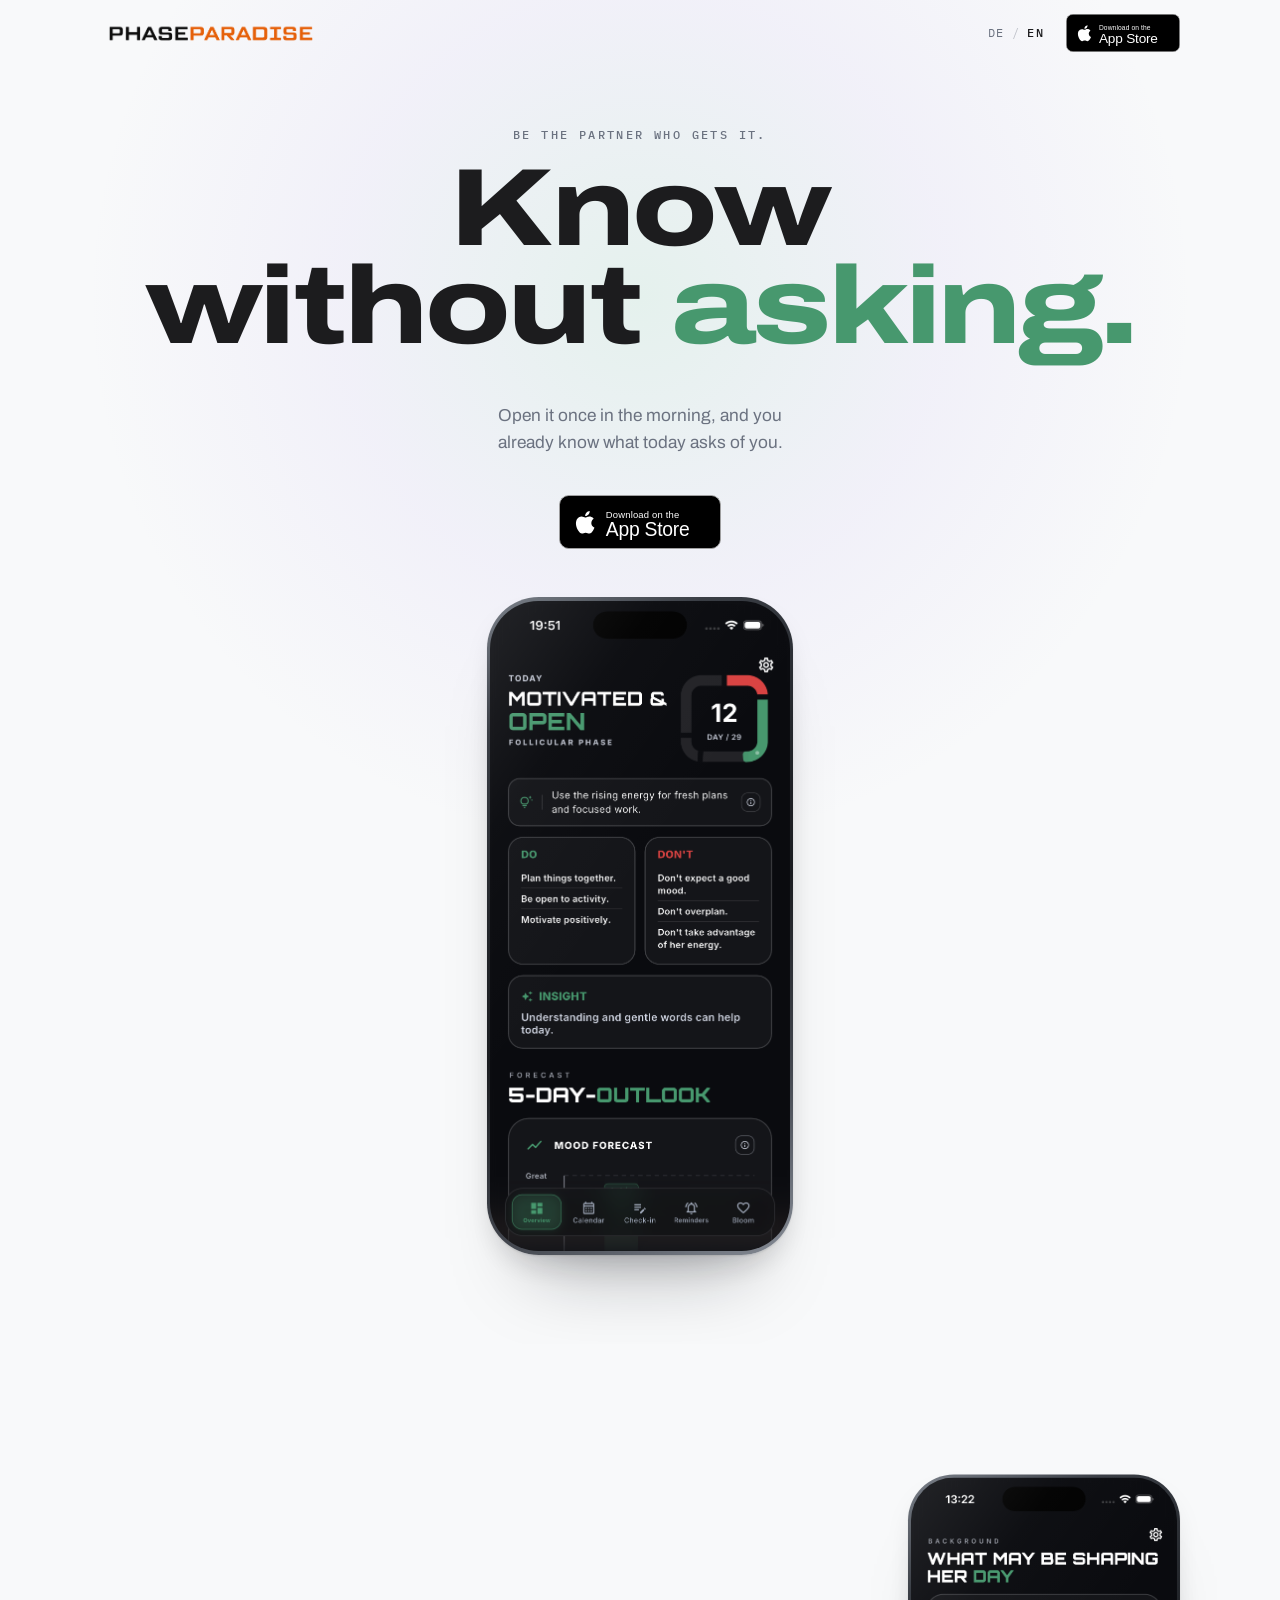
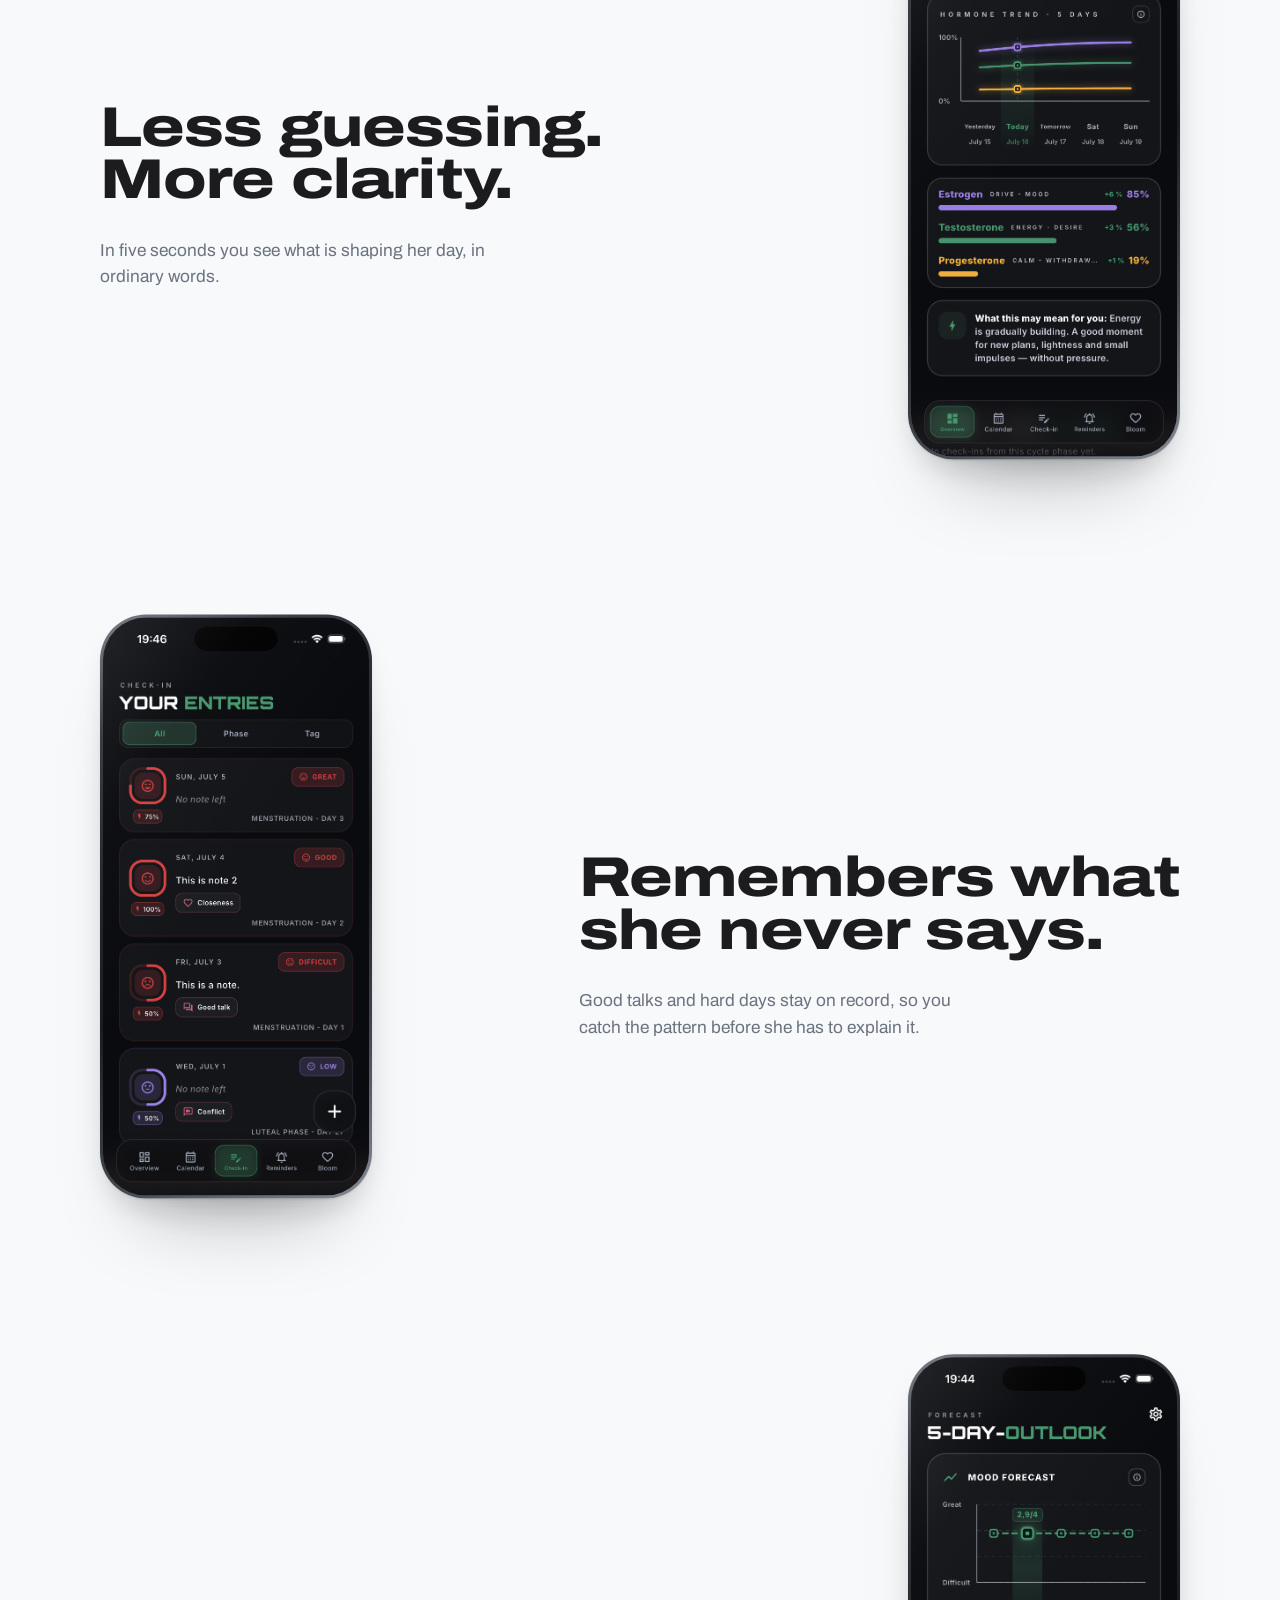
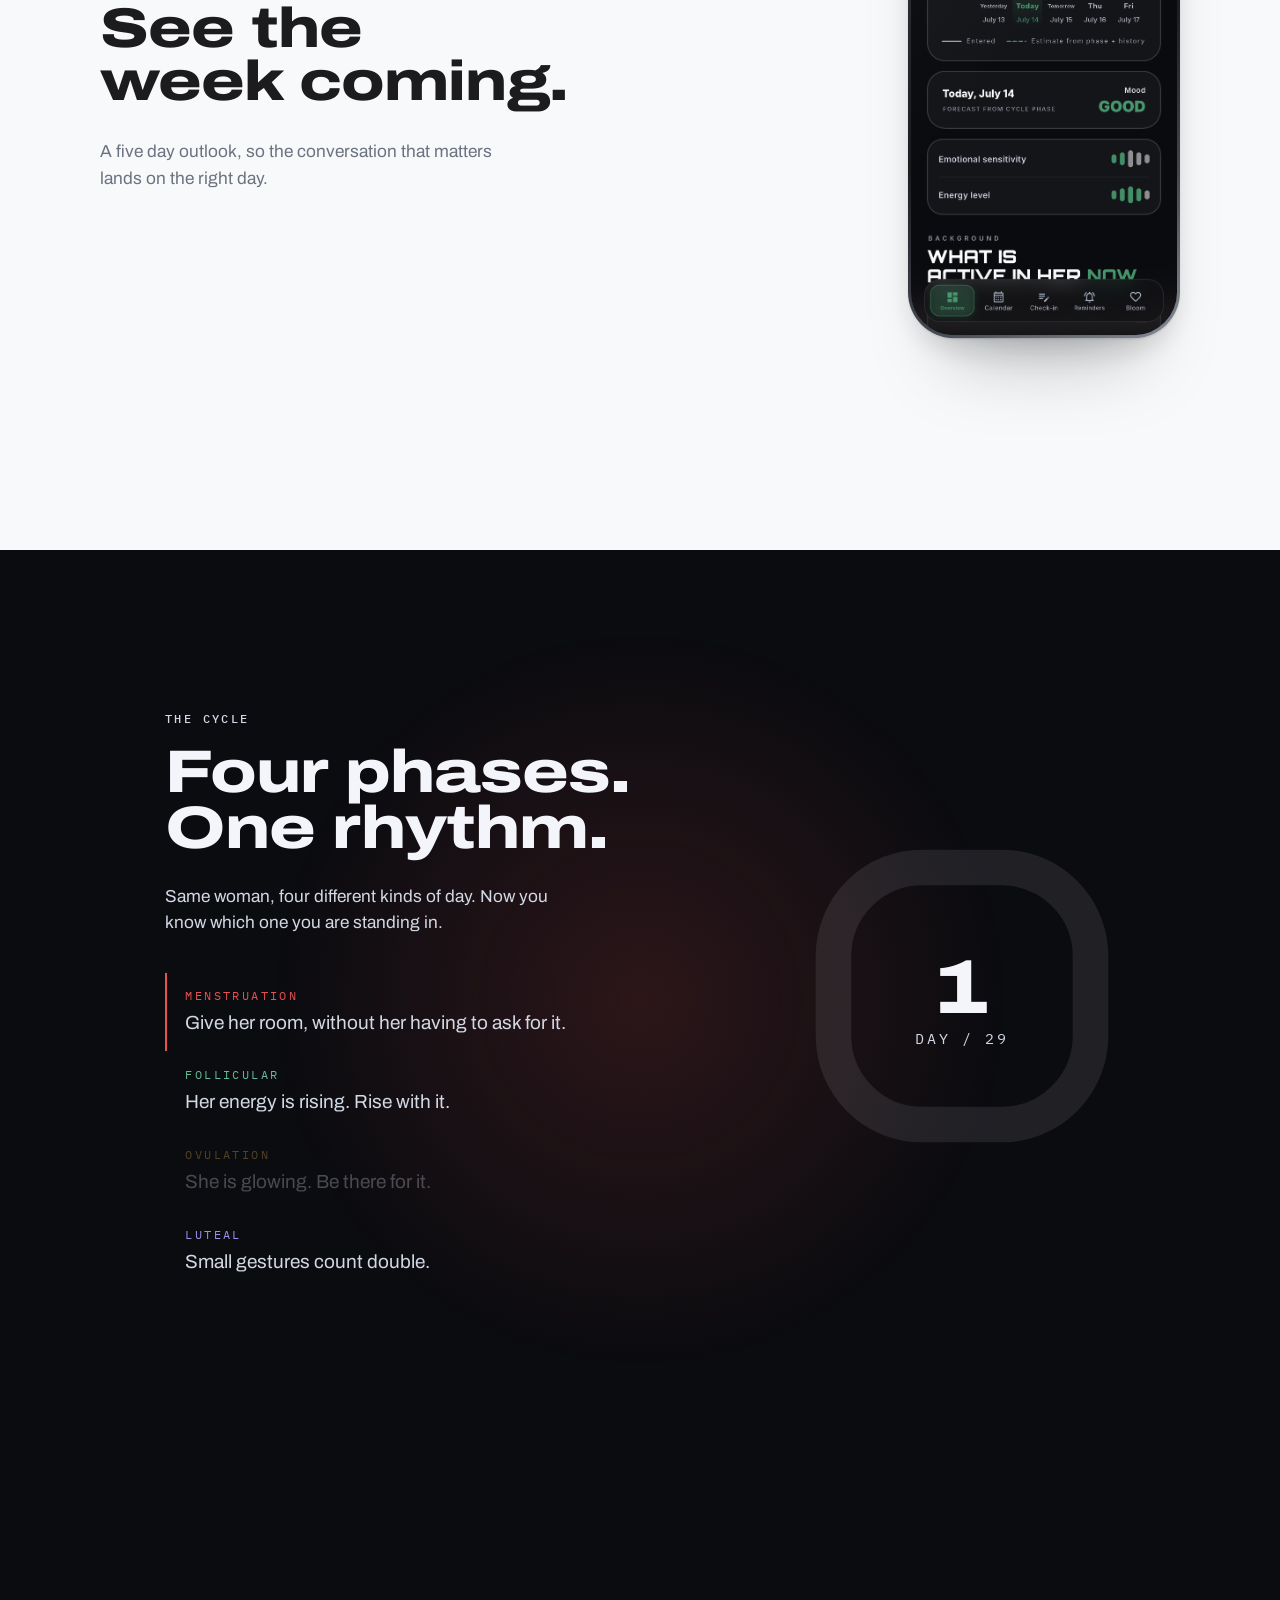
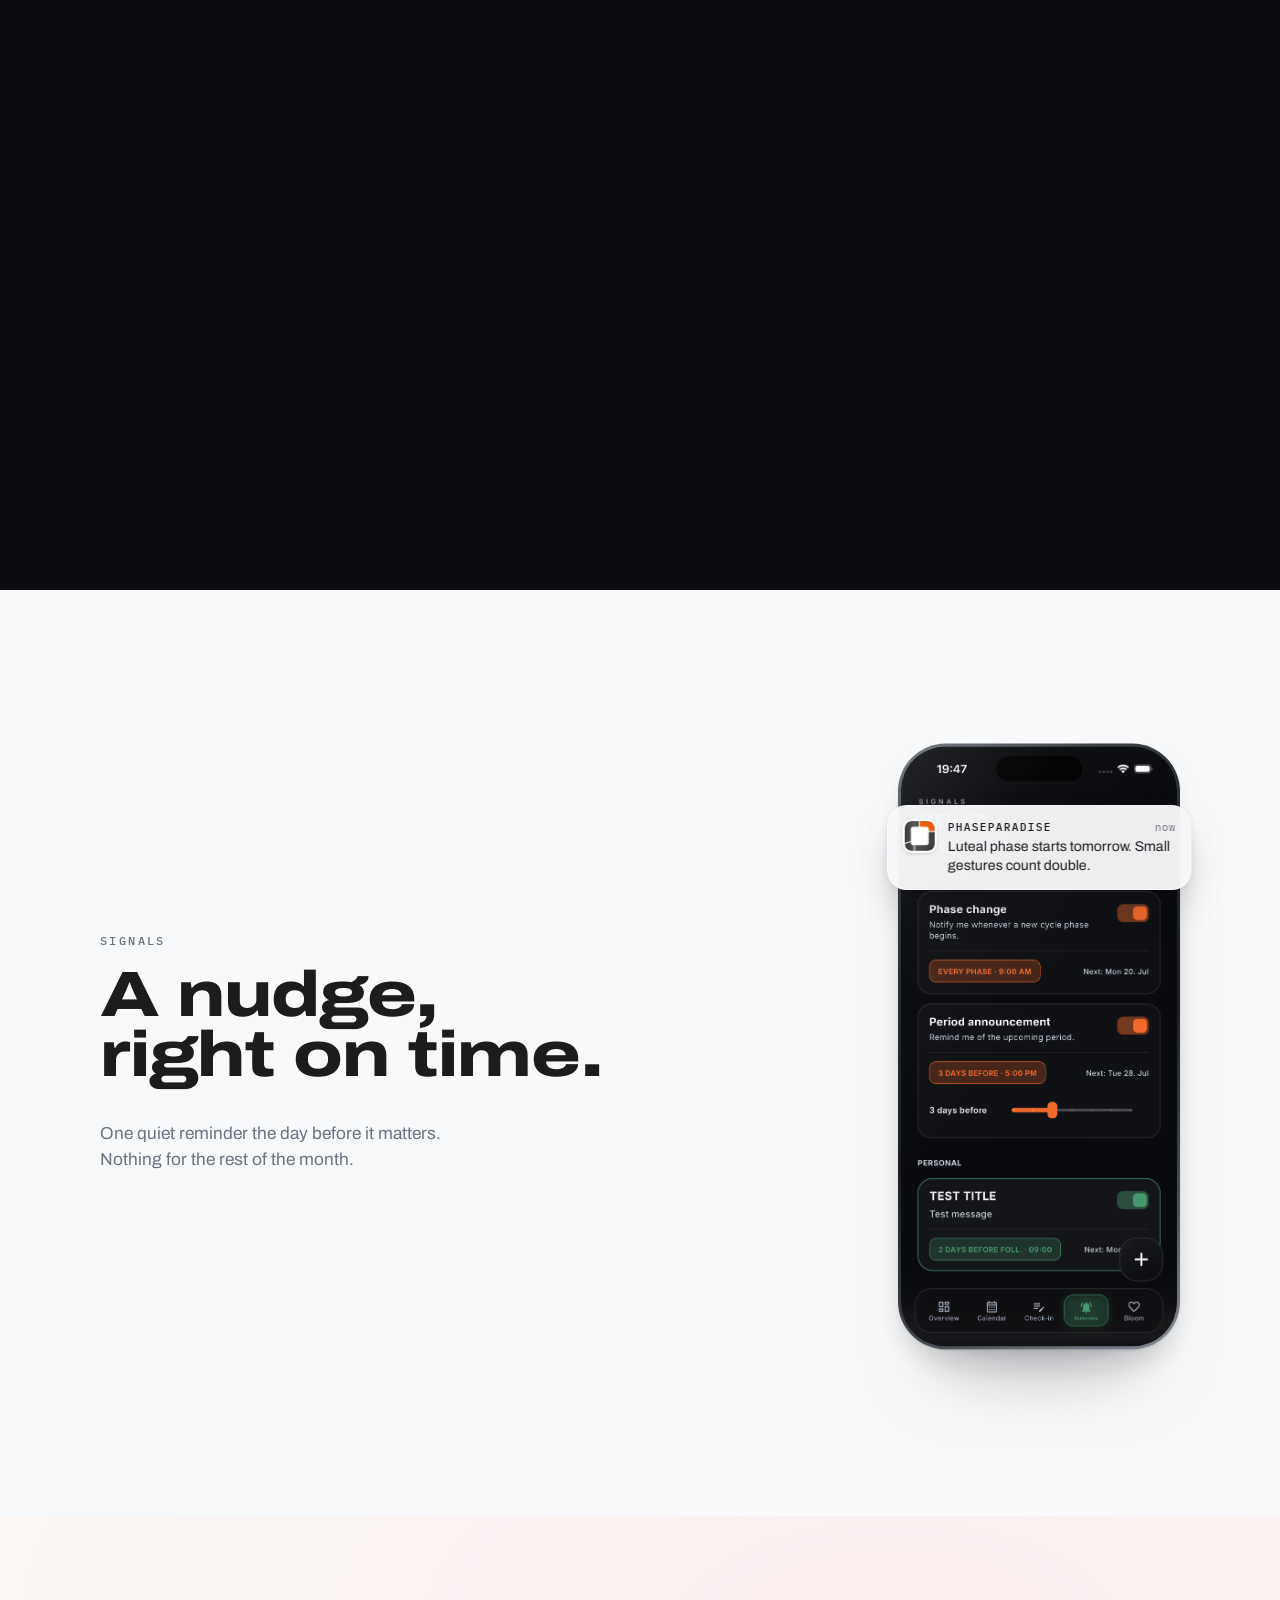
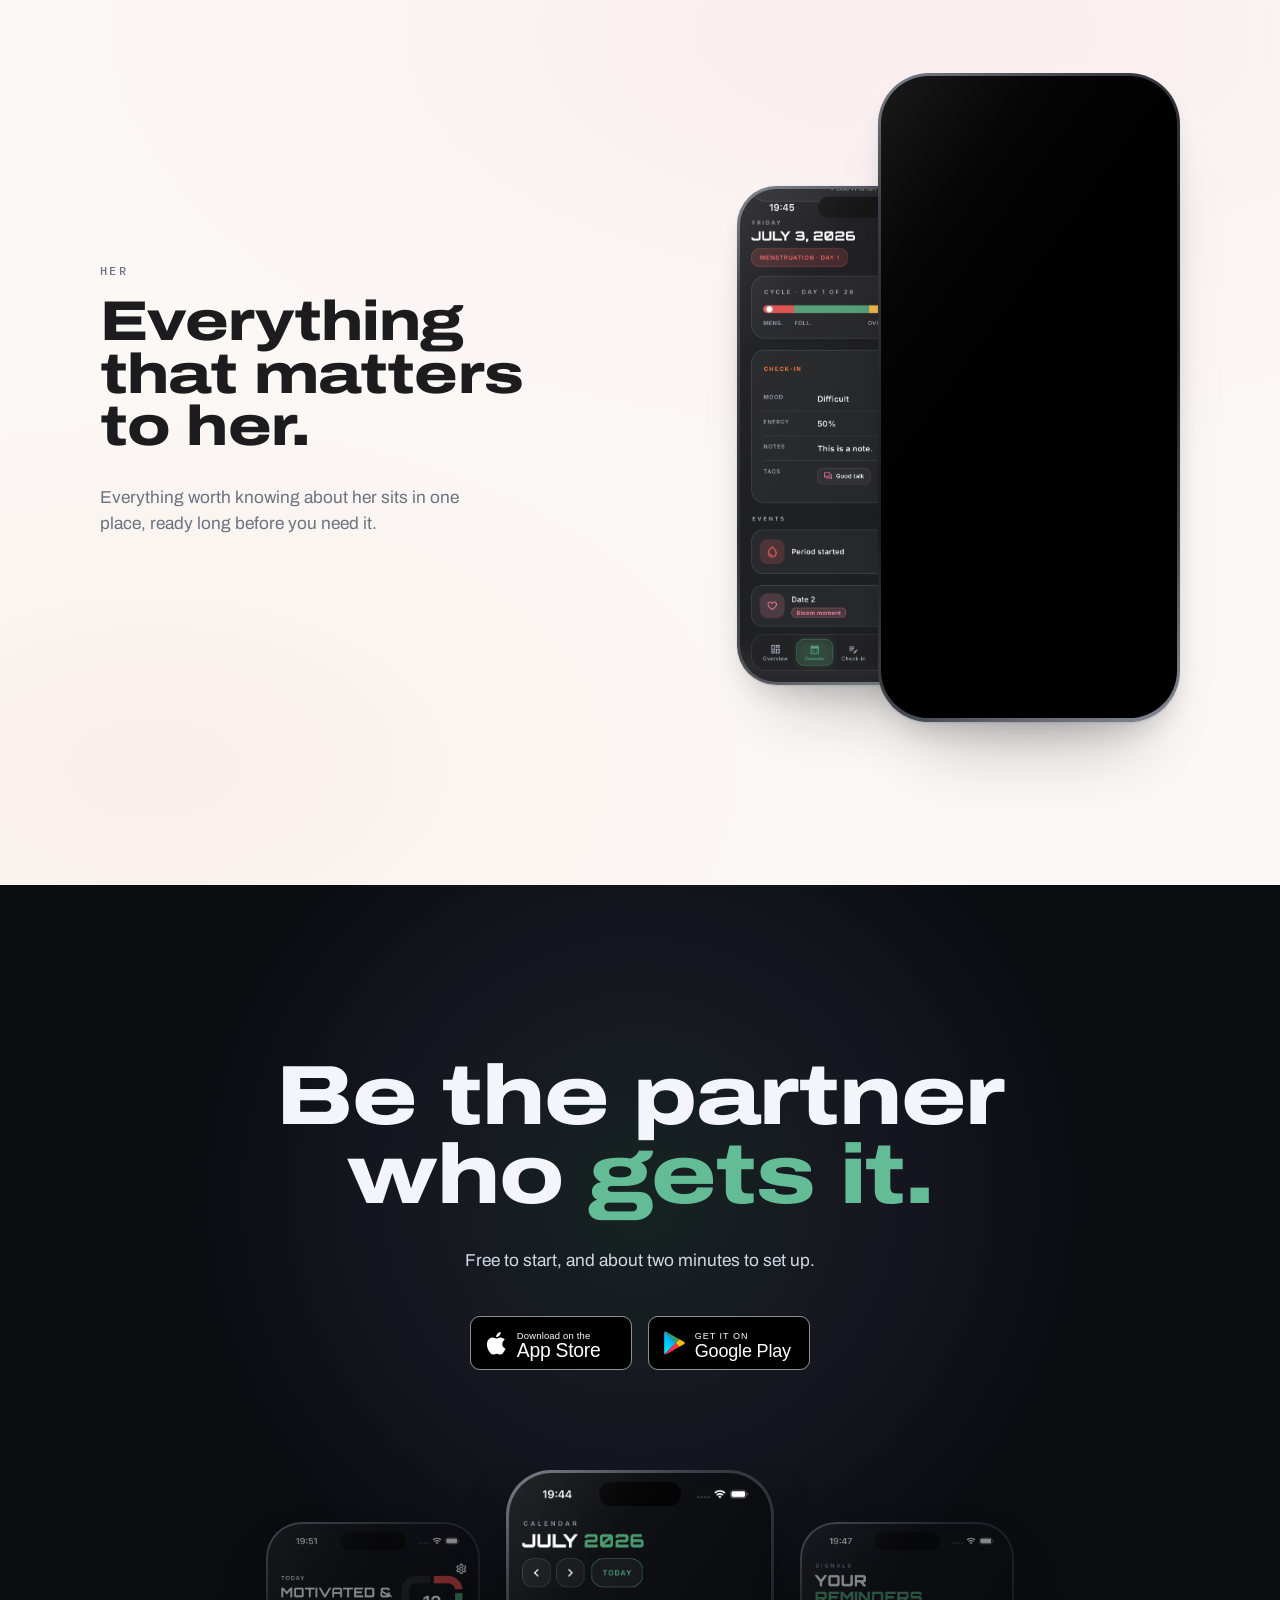
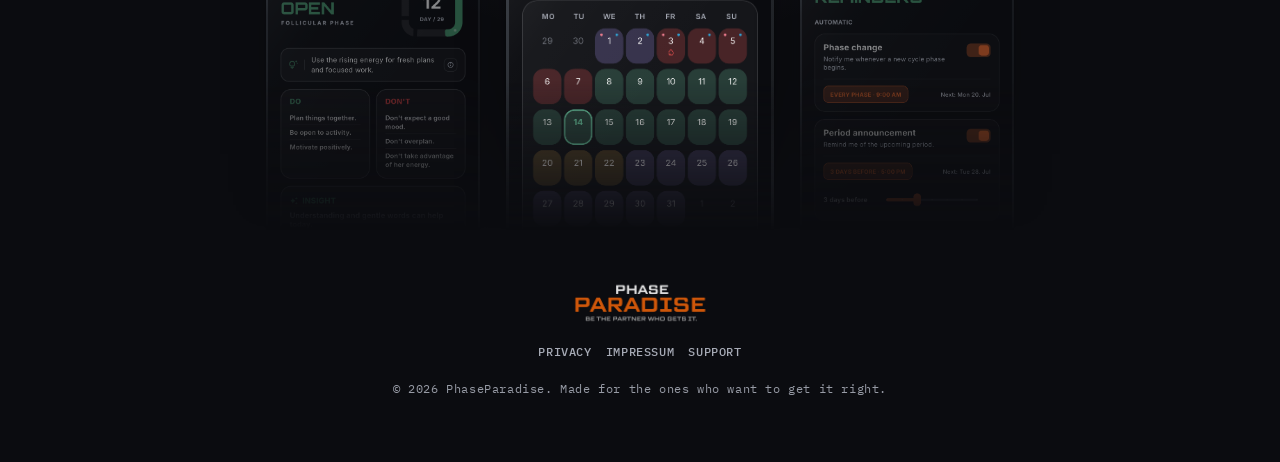
==== commit f35c9d4a: "Add legal pages and self-hosted fonts; update styles and links + others" ====
--- a/index.html
+++ b/index.html
@@ -17,21 +17,18 @@
 <meta property="og:locale" content="en_US">
 <meta property="og:title" data-i18n-content="meta.ogTitle" content="PhaseParadise. Know without asking.">
 <meta property="og:description" data-i18n-content="meta.ogDescription" content="Understand her cycle, and show up the right way on the right day.">
-<meta property="og:image" content="images/og/og-image.png">
+<meta property="og:image" content="assets/images/og/og-image.png">
 <meta property="og:image:alt" data-i18n-content="meta.ogImageAlt" content="PhaseParadise on an iPhone, showing today's phase at a glance.">
 <meta name="twitter:card" content="summary_large_image">
 <meta name="twitter:title" data-i18n-content="meta.ogTitle" content="PhaseParadise. Know without asking.">
 <meta name="twitter:description" data-i18n-content="meta.ogDescription" content="Understand her cycle, and show up the right way on the right day.">
-<meta name="twitter:image" content="images/og/og-image.png">
-
-<link rel="icon" href="images/logo/icon.png" type="image/png">
-<link rel="apple-touch-icon" href="images/logo/icon.png">
-
-<link rel="preconnect" href="https://fonts.googleapis.com">
-<link rel="preconnect" href="https://fonts.gstatic.com" crossorigin>
-<link rel="preload" as="image" href="images/mock/home_1.png">
-<link href="https://fonts.googleapis.com/css2?family=Archivo:wdth,wght@62..125,400..900&family=IBM+Plex+Mono:wght@400;500&display=swap" rel="stylesheet">
-<link rel="stylesheet" href="styles.css">
+<meta name="twitter:image" content="assets/images/og/og-image.png">
+
+<link rel="icon" href="assets/images/logo/icon.png" type="image/png">
+<link rel="apple-touch-icon" href="assets/images/logo/icon.png">
+
+<link rel="preload" as="image" href="assets/images/mock/home_1.png">
+<link rel="stylesheet" href="assets/css/main.css">
 
 <script>
   /* set before first paint, so the page never flashes its empty state */
@@ -52,15 +49,14 @@
 <header class="nav" id="nav">
   <div class="nav__inner">
     <a class="nav__brand" href="#hero" data-i18n-aria="nav.brand">
-      <img class="nav__logo nav__logo--light" src="images/logo/logo_lightMode.png" data-i18n-alt="nav.logoAlt" alt="PhaseParadise" width="1991" height="334">
-      <img class="nav__logo nav__logo--dark" src="images/logo/logo_darkMode.png" alt="" aria-hidden="true" width="1991" height="334">
+      <img class="nav__logo nav__logo--light" src="assets/images/logo/logo_lightMode.png" data-i18n-alt="nav.logoAlt" alt="PhaseParadise" width="1991" height="334">
+      <img class="nav__logo nav__logo--dark" src="assets/images/logo/logo_darkMode.png" alt="" aria-hidden="true" width="1991" height="334">
     </a>
 
     <div class="nav__end">
       <div class="lang" id="langSwitch" role="group"></div>
-      <!-- TODO: replace href with the live App Store listing -->
-      <a class="badge badge--sm" href="#" data-i18n-aria="nav.appStore">
-        <img src="images/badges/app-store.svg" data-i18n-alt="nav.appStoreAlt" alt="Download on the App Store" width="140" height="47">
+      <a class="badge badge--sm" href="https://apps.apple.com/at/app/phasebloom-cycle-tracker/id6761731649" data-i18n-aria="nav.appStore">
+        <img src="assets/images/badges/app-store.svg" data-i18n-alt="nav.appStoreAlt" alt="Download on the App Store" width="140" height="47">
       </a>
     </div>
   </div>
@@ -80,9 +76,8 @@
     </h1>
     <p class="lede hero__lede" data-i18n="hero.lede"></p>
     <div class="hero__cta">
-      <!-- TODO: replace href with the live App Store listing -->
-      <a class="badge" href="#" data-i18n-aria="nav.appStore">
-        <img src="images/badges/app-store.svg" data-i18n-alt="nav.appStoreAlt" alt="Download on the App Store" width="180" height="60">
+      <a class="badge" href="https://apps.apple.com/at/app/phasebloom-cycle-tracker/id6761731649" data-i18n-aria="nav.appStore">
+        <img src="assets/images/badges/app-store.svg" data-i18n-alt="nav.appStoreAlt" alt="Download on the App Store" width="180" height="60">
       </a>
     </div>
   </div>
@@ -92,7 +87,7 @@
       <div class="device__frame">
         <div class="device__screen">
           <!-- SWAP: today screen -->
-          <img src="images/mock/home_1.png" data-i18n-alt="hero.shotAlt" alt="" width="1206" height="2622">
+          <img src="assets/images/mock/home_1.png" data-i18n-alt="hero.shotAlt" alt="" width="1206" height="2622">
         </div>
       </div>
     </div>
@@ -112,7 +107,7 @@
         <div class="device__frame">
           <div class="device__screen">
             <!-- SWAP: what is shaping her day -->
-            <img src="images/mock/home_3.png" data-i18n-alt="benefits.one.shotAlt" alt="" width="1206" height="2622" loading="lazy" decoding="async">
+            <img src="assets/images/mock/home_3.png" data-i18n-alt="benefits.one.shotAlt" alt="" width="1206" height="2622" loading="lazy" decoding="async">
           </div>
         </div>
       </div>
@@ -129,7 +124,7 @@
         <div class="device__frame">
           <div class="device__screen">
             <!-- SWAP: check-in history -->
-            <img src="images/mock/checkin_1.png" data-i18n-alt="benefits.two.shotAlt" alt="" width="1206" height="2622" loading="lazy" decoding="async">
+            <img src="assets/images/mock/checkin_1.png" data-i18n-alt="benefits.two.shotAlt" alt="" width="1206" height="2622" loading="lazy" decoding="async">
           </div>
         </div>
       </div>
@@ -146,7 +141,7 @@
         <div class="device__frame">
           <div class="device__screen">
             <!-- SWAP: five day outlook -->
-            <img src="images/mock/home_2.png" data-i18n-alt="benefits.three.shotAlt" alt="" width="1206" height="2622" loading="lazy" decoding="async">
+            <img src="assets/images/mock/home_2.png" data-i18n-alt="benefits.three.shotAlt" alt="" width="1206" height="2622" loading="lazy" decoding="async">
           </div>
         </div>
       </div>
@@ -226,7 +221,7 @@
 
     <div class="insights__visual" data-reveal>
       <div class="notif" id="notif">
-        <img class="notif__icon" src="images/logo/icon.png" alt="" width="604" height="544" loading="lazy" decoding="async">
+        <img class="notif__icon" src="assets/images/logo/icon.png" alt="" width="604" height="544" loading="lazy" decoding="async">
         <div class="notif__body">
           <p class="notif__head">
             <span class="notif__app" data-i18n="insights.notification.app"></span>
@@ -239,7 +234,7 @@
         <div class="device__frame">
           <div class="device__screen">
             <!-- SWAP: reminders -->
-            <img src="images/mock/reminders_1.png" data-i18n-alt="insights.shotAlt" alt="" width="1206" height="2622" loading="lazy" decoding="async">
+            <img src="assets/images/mock/reminders_1.png" data-i18n-alt="insights.shotAlt" alt="" width="1206" height="2622" loading="lazy" decoding="async">
           </div>
         </div>
       </div>
@@ -264,7 +259,7 @@
         <div class="device__frame">
           <div class="device__screen">
             <!-- SWAP: a saved moment in the calendar -->
-            <img src="images/mock/calendar_2.png" data-i18n-alt="partner.shotAlt" alt="" width="1206" height="2622" loading="lazy" decoding="async">
+            <img src="assets/images/mock/calendar_2.png" data-i18n-alt="partner.shotAlt" alt="" width="1206" height="2622" loading="lazy" decoding="async">
           </div>
         </div>
       </div>
@@ -273,7 +268,7 @@
         <div class="device__frame">
           <div class="device__screen">
             <!-- SWAP: partner page -->
-            <img src="images/mock/partner_1.png" data-i18n-alt="partner.ui.alt" alt="" width="1206" height="2622" loading="lazy" decoding="async">
+            <img src="assets/images/mock/partner_1.png" data-i18n-alt="partner.ui.alt" alt="" width="1206" height="2622" loading="lazy" decoding="async">
           </div>
         </div>
       </div>
@@ -289,30 +284,28 @@
     <p class="lede lede--onDark cta__lede" data-i18n="cta.lede" data-reveal></p>
 
     <div class="cta__badges" data-reveal>
-      <!-- TODO: replace href with the live App Store listing -->
-      <a class="badge" href="#" data-i18n-aria="nav.appStore">
-        <img src="images/badges/app-store.svg" data-i18n-alt="nav.appStoreAlt" alt="Download on the App Store" width="180" height="60" loading="lazy">
+      <a class="badge" href="https://apps.apple.com/at/app/phasebloom-cycle-tracker/id6761731649" data-i18n-aria="nav.appStore">
+        <img src="assets/images/badges/app-store.svg" data-i18n-alt="nav.appStoreAlt" alt="Download on the App Store" width="180" height="60" loading="lazy">
       </a>
-      <!-- TODO: replace href with the live Google Play listing -->
-      <a class="badge" href="#" data-i18n-aria="nav.googlePlay">
-        <img src="images/badges/google-play.svg" data-i18n-alt="nav.googlePlayAlt" alt="Get it on Google Play" width="180" height="60" loading="lazy">
+      <a class="badge" href="https://play.google.com/store/apps/details?id=com.monkeyttack.phaseBloom" data-i18n-aria="nav.googlePlay">
+        <img src="assets/images/badges/google-play.svg" data-i18n-alt="nav.googlePlayAlt" alt="Get it on Google Play" width="180" height="60" loading="lazy">
       </a>
     </div>
 
     <div class="lineup" data-reveal>
       <div class="lineup__item lineup__item--side">
         <div class="device"><div class="device__frame"><div class="device__screen">
-          <img src="images/mock/home_1.png" alt="" width="1206" height="2622" loading="lazy" decoding="async">
+          <img src="assets/images/mock/home_1.png" alt="" width="1206" height="2622" loading="lazy" decoding="async">
         </div></div></div>
       </div>
       <div class="lineup__item lineup__item--mid">
         <div class="device"><div class="device__frame"><div class="device__screen">
-          <img src="images/mock/calendar_1.png" data-i18n-alt="cta.calendarAlt" alt="" width="1206" height="2622" loading="lazy" decoding="async">
+          <img src="assets/images/mock/calendar_1.png" data-i18n-alt="cta.calendarAlt" alt="" width="1206" height="2622" loading="lazy" decoding="async">
         </div></div></div>
       </div>
       <div class="lineup__item lineup__item--side">
         <div class="device"><div class="device__frame"><div class="device__screen">
-          <img src="images/mock/reminders_1.png" alt="" width="1206" height="2622" loading="lazy" decoding="async">
+          <img src="assets/images/mock/reminders_1.png" alt="" width="1206" height="2622" loading="lazy" decoding="async">
         </div></div></div>
       </div>
     </div>
@@ -323,9 +316,11 @@
 
 <footer class="foot">
   <div class="wrap foot__inner">
-    <img class="foot__logo" src="images/logo/logo_stacked_darkMode.png" data-i18n-alt="footer.logoAlt" alt="PhaseParadise" width="1235" height="390" loading="lazy">
+    <img class="foot__logo" src="assets/images/logo/logo_stacked_darkMode.png" data-i18n-alt="footer.logoAlt" alt="PhaseParadise" width="1235" height="390" loading="lazy">
     <nav class="foot__links" data-i18n-aria="footer.linksLabel">
-      <a class="foot__link" href="./policy/index.html" data-i18n="footer.policy"></a>
+      <a class="foot__link" href="policy/" data-i18n="footer.privacy"></a>
+      <a class="foot__link" href="imprint/" data-i18n="footer.imprint"></a>
+      <a class="foot__link" href="mailto:phaseparadise@gmail.com" data-i18n="footer.support"></a>
     </nav>
     <!-- the year comes from the visitor's clock, so nothing needs updating -->
     <p class="foot__note"><span id="year">©</span> <span data-i18n="footer.note"></span></p>
@@ -334,8 +329,8 @@
 
 <!-- English ships with the page, so it can stand in for any language
      file that fails to arrive -->
-<script src="locales/en.js"></script>
-<script src="i18n.js"></script>
-<script src="script.js"></script>
+<script src="assets/locales/en.js"></script>
+<script src="assets/js/i18n.js"></script>
+<script src="assets/js/main.js"></script>
 </body>
 </html>
--- a/assets/css/main.css
+++ b/assets/css/main.css
@@ -0,0 +1,1003 @@
+/* ══════════════════════════════════════════════════════════════════════
+   PhaseParadise, landing page
+   ────────────────────────────────────────────────────────────────────
+   The page runs light. The app runs dark. Two sections (the cycle and
+   the closing) go dark on purpose, so the phase colours can glow the
+   way they do inside the app.
+   ══════════════════════════════════════════════════════════════════ */
+
+/* ─────────────────────────────────────────────────────────── TOKENS */
+@font-face {
+  font-family: "Archivo";
+  font-style: normal;
+  font-weight: 400 900;
+  font-stretch: 62% 125%;
+  font-display: swap;
+  src: url("../fonts/archivo-latin.woff2") format("woff2");
+  unicode-range: U+0000-00FF, U+0131, U+0152-0153, U+02BB-02BC, U+02C6, U+02DA, U+02DC, U+0304, U+0308, U+0329, U+2000-206F, U+20AC, U+2122, U+2191, U+2193, U+2212, U+2215, U+FEFF, U+FFFD;
+}
+@font-face {
+  font-family: "Archivo";
+  font-style: normal;
+  font-weight: 400 900;
+  font-stretch: 62% 125%;
+  font-display: swap;
+  src: url("../fonts/archivo-latin-ext.woff2") format("woff2");
+  unicode-range: U+0100-02BA, U+02BD-02C5, U+02C7-02CC, U+02CE-02D7, U+02DD-02FF, U+0304, U+0308, U+0329, U+1D00-1DBF, U+1E00-1E9F, U+1EF2-1EFF, U+2020, U+20A0-20AB, U+20AD-20C0, U+2113, U+2C60-2C7F, U+A720-A7FF;
+}
+@font-face {
+  font-family: "IBM Plex Mono";
+  font-style: normal;
+  font-weight: 400;
+  font-display: swap;
+  src: url("../fonts/ibm-plex-mono-400-latin.woff2") format("woff2");
+  unicode-range: U+0000-00FF, U+0131, U+0152-0153, U+02BB-02BC, U+02C6, U+02DA, U+02DC, U+0304, U+0308, U+0329, U+2000-206F, U+20AC, U+2122, U+2191, U+2193, U+2212, U+2215, U+FEFF, U+FFFD;
+}
+@font-face {
+  font-family: "IBM Plex Mono";
+  font-style: normal;
+  font-weight: 400;
+  font-display: swap;
+  src: url("../fonts/ibm-plex-mono-400-latin-ext.woff2") format("woff2");
+  unicode-range: U+0100-02BA, U+02BD-02C5, U+02C7-02CC, U+02CE-02D7, U+02DD-02FF, U+0304, U+0308, U+0329, U+1D00-1DBF, U+1E00-1E9F, U+1EF2-1EFF, U+2020, U+20A0-20AB, U+20AD-20C0, U+2113, U+2C60-2C7F, U+A720-A7FF;
+}
+@font-face {
+  font-family: "IBM Plex Mono";
+  font-style: normal;
+  font-weight: 500;
+  font-display: swap;
+  src: url("../fonts/ibm-plex-mono-500-latin.woff2") format("woff2");
+  unicode-range: U+0000-00FF, U+0131, U+0152-0153, U+02BB-02BC, U+02C6, U+02DA, U+02DC, U+0304, U+0308, U+0329, U+2000-206F, U+20AC, U+2122, U+2191, U+2193, U+2212, U+2215, U+FEFF, U+FFFD;
+}
+@font-face {
+  font-family: "IBM Plex Mono";
+  font-style: normal;
+  font-weight: 500;
+  font-display: swap;
+  src: url("../fonts/ibm-plex-mono-500-latin-ext.woff2") format("woff2");
+  unicode-range: U+0100-02BA, U+02BD-02C5, U+02C7-02CC, U+02CE-02D7, U+02DD-02FF, U+0304, U+0308, U+0329, U+1D00-1DBF, U+1E00-1E9F, U+1EF2-1EFF, U+2020, U+20A0-20AB, U+20AD-20C0, U+2113, U+2C60-2C7F, U+A720-A7FF;
+}
+
+:root {
+  /* surfaces */
+  --bg-primary: #F8F9FA;
+  --bg-primary-dark: #0B0C10;
+  --surface-warm: #FBF8F6;
+
+  /* cycle phases */
+  --phase-menstruation: #E85150;
+  --phase-menstruation-dark: #D94342;
+  --phase-follicular: #64BC97;
+  --phase-follicular-dark: #47986E;
+  --phase-ovulation: #FEBC52;
+  --phase-ovulation-dark: #F9B53F;
+  --phase-luteal: #A28DEA;
+  --phase-luteal-dark: #9E83EB;
+  --phase-spotting: #F48FB1;
+  --phase-spotting-dark: #F48FB1;
+
+  /* the one action colour */
+  --brand-accent: #F06A2C;
+
+  /* type */
+  --text-body: #1C1C1E;
+  --text-body-dark: #F3F5FB;
+  --text-muted: #6B7280;
+  --text-muted-dark: #D3D8E5;
+
+  /* accent, per background. the light tint only reads on dark */
+  --accent: var(--phase-follicular-dark);
+  --accent-on-dark: var(--phase-follicular);
+
+  /* fonts */
+  --font-display: "Archivo", "Helvetica Neue", Helvetica, Arial, sans-serif;
+  --font-mono: "IBM Plex Mono", ui-monospace, SFMono-Regular, Menlo, monospace;
+
+  /* rhythm */
+  --wrap: 1160px;
+  --gut: clamp(20px, 5vw, 40px);
+  --section-y: clamp(96px, 13vw, 160px);
+
+  /* motion */
+  --ease: cubic-bezier(0.16, 1, 0.3, 1);
+  --dur: 0.9s;
+}
+
+/* ───────────────────────────────────────────────────────────── BASE */
+*, *::before, *::after { box-sizing: border-box; }
+
+html {
+  -webkit-text-size-adjust: 100%;
+  scroll-behavior: smooth;
+}
+
+body {
+  margin: 0;
+  background: var(--bg-primary);
+  color: var(--text-body);
+  font-family: var(--font-display);
+  font-size: 16px;
+  line-height: 1.55;
+  font-synthesis-weight: none;
+  -webkit-font-smoothing: antialiased;
+  -moz-osx-font-smoothing: grayscale;
+  overflow-x: hidden;
+}
+
+img { max-width: 100%; display: block; }
+
+a { color: inherit; text-decoration: none; }
+
+ol, ul { list-style: none; margin: 0; padding: 0; }
+
+h1, h2, h3, p { margin: 0; }
+
+::selection {
+  background: rgba(240, 106, 44, 0.22);
+  color: var(--text-body);
+}
+
+:focus-visible {
+  outline: 2px solid var(--brand-accent);
+  outline-offset: 5px;
+  border-radius: 6px;
+}
+
+/* the text arrives from assets/locales/, so the page holds still for one beat
+   rather than showing its empty frame first */
+body { transition: opacity 0.4s var(--ease); }
+.i18n-pending body { opacity: 0; }
+
+.noscript {
+  max-width: 620px;
+  margin: 22vh auto;
+  padding-inline: var(--gut);
+  font-size: 0.9375rem;
+  line-height: 1.65;
+  color: var(--text-muted);
+  text-align: center;
+}
+
+.skip-link {
+  position: absolute;
+  left: -9999px;
+  top: 12px;
+  z-index: 100;
+  padding: 12px 20px;
+  background: var(--text-body);
+  color: #fff;
+  font-family: var(--font-mono);
+  font-size: 0.8125rem;
+  border-radius: 8px;
+}
+.skip-link:focus-visible { left: 16px; }
+
+.wrap {
+  width: 100%;
+  max-width: var(--wrap);
+  margin-inline: auto;
+  padding-inline: var(--gut);
+}
+
+/* ───────────────────────────────────────────────── TYPE PRIMITIVES */
+.eyebrow {
+  font-family: var(--font-mono);
+  font-size: clamp(0.6875rem, 1.1vw, 0.75rem);
+  font-weight: 500;
+  letter-spacing: 0.2em;
+  text-transform: uppercase;
+  color: var(--text-muted);
+  margin-bottom: 1.25em;
+}
+.eyebrow--onDark { color: var(--text-muted-dark); }
+
+.lede {
+  font-size: clamp(1.0625rem, 1.35vw, 1.3125rem);
+  line-height: 1.55;
+  color: var(--text-muted);
+  max-width: 40ch;
+  text-wrap: pretty;
+}
+.lede--onDark { color: var(--text-muted-dark); }
+
+.section__title,
+.beat__title,
+.phases__title,
+.cta__title,
+.hero__title {
+  font-weight: 800;
+  font-stretch: 125%;
+  line-height: 0.94;
+  letter-spacing: -0.015em;
+  /* line breaks come from the locale files. balancing is left off so the
+     browser does not split a line the translator meant to keep whole,
+     while long lines still wrap on narrow screens. */
+  text-wrap: wrap;
+}
+
+.section__title,
+.beat__title,
+.phases__title {
+  font-size: clamp(2.125rem, 5.2vw, 4rem);
+  margin-bottom: 0.55em;
+}
+
+/* the app's two-tone headline, kept for the two moments that earn it */
+em {
+  font-style: normal;
+  color: var(--accent);
+}
+.cta__title em,
+.phases__title em { color: var(--accent-on-dark); }
+
+/* ────────────────────────────────────────────────────────────── NAV */
+.nav {
+  position: fixed;
+  inset: 0 0 auto 0;
+  z-index: 50;
+  transition: background-color 0.5s var(--ease), box-shadow 0.5s var(--ease),
+              backdrop-filter 0.5s var(--ease);
+}
+.nav.is-stuck {
+  background: rgba(248, 249, 250, 0.72);
+  backdrop-filter: saturate(180%) blur(20px);
+  -webkit-backdrop-filter: saturate(180%) blur(20px);
+  box-shadow: 0 1px 0 rgba(28, 28, 30, 0.07);
+}
+/* the two sections that go dark need a dark bar over them */
+.nav--onDark.is-stuck {
+  background: rgba(11, 12, 16, 0.66);
+  box-shadow: 0 1px 0 rgba(243, 245, 251, 0.09);
+}
+
+.nav__inner {
+  max-width: var(--wrap);
+  margin-inline: auto;
+  padding: 14px var(--gut);
+  display: flex;
+  align-items: center;
+  justify-content: space-between;
+  gap: 20px;
+}
+
+/* the wordmark file carries the strapline underneath. at nav size that
+   only reads as a smudge, so the frame crops it away. both logos are
+   stacked in the same window and cross-fade. */
+.nav__brand {
+  --logo-h: 37px;   /* full height of the image file */
+  --logo-top: 6.6px; /* trimmed off the top */
+  position: relative;
+  display: block;
+  height: 21px;
+  width: calc(var(--logo-h) * 5.9611); /* 1991 / 334 */
+  overflow: hidden;
+}
+.nav__logo {
+  position: absolute;
+  top: calc(var(--logo-top) * -1);
+  left: 0;
+  height: var(--logo-h);
+  width: auto;
+  transition: opacity 0.45s var(--ease);
+}
+.nav__logo--dark { opacity: 0; }
+.nav--onDark .nav__logo--light { opacity: 0; }
+.nav--onDark .nav__logo--dark { opacity: 1; }
+
+.nav__end {
+  display: flex;
+  align-items: center;
+  gap: clamp(12px, 2vw, 20px);
+}
+
+/* ─────────────────────────────────────────────── language switcher */
+.lang {
+  display: flex;
+  align-items: center;
+  gap: 5px;
+  font-family: var(--font-mono);
+  font-size: 0.75rem;
+  letter-spacing: 0.12em;
+}
+.lang__btn {
+  appearance: none;
+  -webkit-appearance: none;
+  background: none;
+  border: 0;
+  margin: 0;
+  padding: 5px 2px;
+  font: inherit;
+  letter-spacing: inherit;
+  color: var(--text-muted);
+  cursor: pointer;
+  transition: color 0.35s var(--ease);
+}
+.lang__btn:hover { color: var(--text-body); }
+.lang__btn[aria-pressed="true"] {
+  color: var(--text-body);
+  font-weight: 500;
+}
+.lang__sep {
+  color: var(--text-muted);
+  opacity: 0.4;
+}
+.nav--onDark .lang__btn,
+.nav--onDark .lang__sep { color: var(--text-muted-dark); }
+.nav--onDark .lang__btn:hover,
+.nav--onDark .lang__btn[aria-pressed="true"] { color: var(--text-body-dark); }
+
+.nav .badge--sm img { height: 38px; width: auto; }
+@media (max-width: 480px) {
+  .nav .badge--sm img { height: 34px; }
+  .nav__brand { --logo-h: 26px; --logo-top: 4.6px; height: 15px; }
+  .lang { font-size: 0.6875rem; }
+}
+/* below this the bar cannot hold all three, and the hero CTA is right
+   underneath anyway */
+@media (max-width: 400px) {
+  .nav .badge--sm { display: none; }
+}
+
+/* ──────────────────────────────────────────────────────────── BADGE */
+.badge {
+  display: inline-block;
+  border-radius: 10px;
+  transition: transform 0.5s var(--ease), filter 0.5s var(--ease);
+}
+.badge img { height: 54px; width: auto; }
+.badge:hover {
+  transform: translateY(-2px);
+  filter: drop-shadow(0 10px 22px rgba(240, 106, 44, 0.28));
+}
+.badge:active { transform: translateY(0); }
+.badge:focus-visible { outline-offset: 6px; }
+
+/* ─────────────────────────────────────────────────────────── DEVICE */
+.device {
+  --dw: 280px;
+  width: var(--dw);
+  position: relative;
+  flex: none;
+}
+
+.device__frame {
+  padding: calc(var(--dw) * 0.011);
+  border-radius: calc(var(--dw) * 0.169);
+  background:
+    linear-gradient(148deg,
+      #7d838c 0%, #3a3e45 16%, #23262b 38%,
+      #1a1c20 55%, #43474f 78%, #868c96 100%);
+  box-shadow:
+    0 1px 2px rgba(16, 18, 24, 0.10),
+    0 16px 34px -14px rgba(16, 18, 24, 0.22),
+    0 56px 80px -46px rgba(16, 18, 24, 0.34);
+}
+
+.device__screen {
+  position: relative;
+  border-radius: calc(var(--dw) * 0.158);
+  overflow: hidden;
+  background: #000;
+  aspect-ratio: 402 / 874;
+}
+.device__screen > img {
+  width: 100%;
+  height: 100%;
+  object-fit: cover;
+}
+
+/* glass sheen across the panel */
+.device__screen::after {
+  content: "";
+  position: absolute;
+  inset: 0;
+  pointer-events: none;
+  background: linear-gradient(126deg,
+    rgba(255, 255, 255, 0.10) 0%,
+    rgba(255, 255, 255, 0.02) 22%,
+    rgba(255, 255, 255, 0) 46%);
+}
+
+/* on the dark sections the drop shadow becomes a lift instead */
+.phases .device__frame,
+.cta .device__frame {
+  box-shadow:
+    0 1px 2px rgba(0, 0, 0, 0.5),
+    0 30px 60px -20px rgba(0, 0, 0, 0.75);
+}
+
+/* ══════════════════════════════════════════════════════ 1 · HERO */
+.hero {
+  position: relative;
+  padding-top: clamp(104px, 14vh, 158px);
+  padding-bottom: clamp(48px, 7vw, 96px);
+  overflow: hidden;
+}
+
+.hero__glow {
+  position: absolute;
+  top: -18%;
+  left: 50%;
+  translate: -50% 0;
+  width: min(1200px, 150vw);
+  aspect-ratio: 1;
+  pointer-events: none;
+  background:
+    radial-gradient(circle at 50% 45%,
+      rgba(100, 188, 151, 0.13) 0%,
+      rgba(162, 141, 234, 0.08) 34%,
+      rgba(248, 249, 250, 0) 62%);
+}
+
+.hero__copy {
+  position: relative;
+  text-align: center;
+  display: flex;
+  flex-direction: column;
+  align-items: center;
+}
+
+/* tied to viewport height as well as width, so the phone peeks over
+   the fold by about a third on any screen */
+.hero__title {
+  font-size: clamp(2.6rem, min(9.6vw, 12.2vh), 7rem);
+  line-height: 0.9;
+  letter-spacing: -0.025em;
+  margin-bottom: 0.42em;
+}
+.hero__line { display: block; }
+
+.hero__lede {
+  max-width: 34ch;
+  margin-bottom: 2.2em;
+}
+
+.hero__stage {
+  position: relative;
+  margin-top: clamp(30px, 4.5vh, 60px);
+  display: flex;
+  justify-content: center;
+}
+.device--hero { --dw: clamp(230px, min(30vw, 34vh), 312px); }
+
+/* hero entrance, pure CSS. it waits for the text, then plays once */
+.hero__eyebrow,
+.hero__line,
+.hero__lede,
+.hero__cta,
+.hero__stage {
+  animation: rise 1.15s var(--ease) both;
+}
+.hero__eyebrow    { animation-delay: 0.05s; }
+.hero__line:nth-child(1) { animation-delay: 0.14s; }
+.hero__line:nth-child(2) { animation-delay: 0.22s; }
+.hero__lede       { animation-delay: 0.34s; }
+.hero__cta        { animation-delay: 0.44s; }
+.hero__stage      { animation-delay: 0.5s; animation-duration: 1.5s; }
+
+/* held until the strings are in, so nobody sees the entrance twice */
+.i18n-pending .hero__eyebrow,
+.i18n-pending .hero__line,
+.i18n-pending .hero__lede,
+.i18n-pending .hero__cta,
+.i18n-pending .hero__stage { animation-play-state: paused; }
+
+@keyframes rise {
+  from { opacity: 0; transform: translate3d(0, 34px, 0); }
+  to   { opacity: 1; transform: translate3d(0, 0, 0); }
+}
+
+/* ══════════════════════════════════════════════════ 2 · BENEFITS */
+.benefits {
+  padding-block: var(--section-y);
+  display: grid;
+  gap: clamp(96px, 13vw, 168px);
+}
+
+.beat {
+  display: grid;
+  grid-template-columns: 1fr;
+  gap: clamp(40px, 6vw, 80px);
+  align-items: center;
+  justify-items: center;
+  text-align: center;
+}
+.beat__title { font-size: clamp(2rem, 4.6vw, 3.5rem); }
+.beat__visual .device { --dw: clamp(215px, 26vw, 272px); }
+
+@media (min-width: 860px) {
+  .beat {
+    grid-template-columns: 1fr auto;
+    justify-items: start;
+    text-align: left;
+    gap: clamp(48px, 8vw, 120px);
+  }
+  .beat__visual { justify-self: end; }
+  .beat--flip .beat__text   { grid-column: 2; }
+  .beat--flip .beat__visual { grid-column: 1; grid-row: 1; justify-self: start; }
+}
+
+/* ══════════════════════════════════════════ 3 · PHASES (signature) */
+.phases {
+  background: var(--bg-primary-dark);
+  color: var(--text-body-dark);
+  position: relative;
+}
+
+.phases__track { min-height: 100svh; }
+
+.phases__sticky {
+  position: sticky;
+  top: 0;
+  min-height: 100svh;
+  display: grid;
+  align-items: center;
+  padding-block: clamp(72px, 10vh, 120px);
+  overflow: hidden;
+}
+
+/* a soft bloom behind the ring, tinted by the active phase */
+.phases__sticky::before {
+  content: "";
+  position: absolute;
+  top: 50%;
+  left: 50%;
+  translate: -50% -50%;
+  width: min(900px, 130vw);
+  aspect-ratio: 1;
+  pointer-events: none;
+  background: radial-gradient(circle,
+    color-mix(in srgb, var(--phase-live, #64BC97) 15%, transparent) 0%,
+    rgba(11, 12, 16, 0) 58%);
+  transition: background 1.1s var(--ease);
+}
+
+.phases__grid {
+  position: relative;
+  display: grid;
+  gap: clamp(30px, 4vw, 56px);
+  justify-items: center;
+  text-align: center;
+}
+
+.phases__title { font-size: clamp(2rem, 5vw, 3.75rem); margin-bottom: 0.45em; }
+.phases__intro .lede { margin-inline: auto; }
+
+/* ── the ring ── */
+.ring {
+  --ring-size: clamp(196px, 30vh, 300px);
+  position: relative;
+  width: var(--ring-size);
+  aspect-ratio: 1;
+}
+.ring__svg {
+  width: 100%;
+  height: 100%;
+  overflow: visible;
+}
+/* 35 on a 287 outer diameter is the 12.3% the app's day counter uses */
+.ring__track,
+.ring__arc {
+  fill: none;
+  stroke-width: 35;
+  stroke-linecap: butt;
+}
+.ring__track { stroke: rgba(243, 245, 251, 0.09); }
+/* nothing is drawn until the scroll draws it */
+.ring__arc { stroke-dasharray: 0 9999; }
+
+.ring__arc[data-phase="0"] { stroke: var(--phase-menstruation); }
+.ring__arc[data-phase="1"] { stroke: var(--phase-follicular); }
+.ring__arc[data-phase="2"] { stroke: var(--phase-ovulation); }
+.ring__arc[data-phase="3"] { stroke: var(--phase-luteal); }
+
+.ring__marker {
+  fill: #fff;
+  stroke: var(--phase-menstruation);
+  stroke-width: 4;
+  opacity: 0;
+  filter: drop-shadow(0 0 8px rgba(255, 255, 255, 0.55));
+  transition: opacity 0.4s var(--ease), stroke 0.7s var(--ease);
+}
+
+.ring__center {
+  position: absolute;
+  inset: 0;
+  display: grid;
+  align-content: center;
+  justify-items: center;
+  gap: 0.1em;
+  pointer-events: none;
+}
+.ring__day {
+  font-size: calc(var(--ring-size, 260px) * 0.25);
+  font-weight: 800;
+  font-stretch: 125%;
+  line-height: 1;
+  font-variant-numeric: tabular-nums;
+  color: var(--text-body-dark);
+}
+.ring__unit {
+  font-family: var(--font-mono);
+  font-size: calc(var(--ring-size, 260px) * 0.048);
+  letter-spacing: 0.18em;
+  text-transform: uppercase;
+  color: var(--text-muted-dark);
+}
+
+/* ── the four lines ── */
+.plist {
+  display: grid;
+  gap: 2px;
+  width: 100%;
+  max-width: 460px;
+}
+.plist__item {
+  display: grid;
+  gap: 0.15em;
+  padding: 0.85em 0 0.85em 1.15em;
+  border-left: 2px solid transparent;
+  transition: opacity 0.7s var(--ease), border-color 0.7s var(--ease),
+              transform 0.7s var(--ease);
+  text-align: left;
+}
+.plist__name {
+  font-family: var(--font-mono);
+  font-size: 0.75rem;
+  letter-spacing: 0.2em;
+  text-transform: uppercase;
+}
+.plist__line {
+  font-size: clamp(1rem, 1.5vw, 1.1875rem);
+  color: var(--text-muted-dark);
+  text-wrap: pretty;
+}
+.plist__item[data-phase="0"] { --pc: var(--phase-menstruation); }
+.plist__item[data-phase="1"] { --pc: var(--phase-follicular); }
+.plist__item[data-phase="2"] { --pc: var(--phase-ovulation); }
+.plist__item[data-phase="3"] { --pc: var(--phase-luteal); }
+.plist__name { color: var(--pc); }
+
+/* enhanced state, only once JS has taken over the scroll */
+.js .plist__item { opacity: 0.3; }
+.js .plist__item.is-active {
+  opacity: 1;
+  border-left-color: var(--pc);
+}
+
+@media (min-width: 900px) {
+  .phases__grid {
+    grid-template-columns: minmax(0, 1fr) auto;
+    grid-template-areas:
+      "intro ring"
+      "list  ring";
+    justify-items: start;
+    text-align: left;
+    align-items: center;
+    column-gap: clamp(40px, 5vw, 80px);
+    row-gap: clamp(26px, 4vh, 48px);
+  }
+  .phases .wrap { max-width: 1030px; }
+  .phases__intro { grid-area: intro; align-self: end; max-width: 520px; }
+  .phases__intro .lede { margin-inline: 0; }
+  .plist { grid-area: list; align-self: start; }
+  .ring {
+    grid-area: ring;
+    align-self: center;
+    justify-self: center;
+    --ring-size: clamp(250px, 34vh, 340px);
+  }
+}
+
+/* on small screens the four lines take turns instead of stacking */
+@media (max-width: 899px) {
+  .js .plist { display: grid; }
+  .js .plist__item {
+    grid-area: 1 / 1;
+    opacity: 0;
+    transform: translateY(10px);
+    text-align: center;
+    border-left: 0;
+    padding-left: 0;
+  }
+  .js .plist__item.is-active { opacity: 1; transform: none; }
+  .js .plist { min-height: 5.5em; }
+}
+
+/* ══════════════════════════════════════════════════ 4 · INSIGHTS */
+.insights { padding-block: var(--section-y); }
+
+.insights__grid {
+  display: grid;
+  gap: clamp(48px, 7vw, 90px);
+  align-items: center;
+  justify-items: center;
+  text-align: center;
+}
+
+.insights__visual { position: relative; }
+.insights__visual .device { --dw: clamp(228px, 27vw, 282px); }
+
+/* the notification, floating just off the glass */
+.notif {
+  position: absolute;
+  z-index: 2;
+  top: 9%;
+  left: 50%;
+  translate: -50% 0;
+  width: min(354px, 108%);
+  display: flex;
+  gap: 11px;
+  align-items: flex-start;
+  padding: 13px 15px;
+  border-radius: 20px;
+  background: rgba(250, 250, 252, 0.95);
+  backdrop-filter: saturate(180%) blur(30px);
+  -webkit-backdrop-filter: saturate(180%) blur(30px);
+  border: 1px solid rgba(255, 255, 255, 0.8);
+  box-shadow:
+    0 2px 8px rgba(16, 18, 24, 0.06),
+    0 20px 46px -14px rgba(16, 18, 24, 0.30);
+  text-align: left;
+}
+.notif__icon {
+  width: 34px;
+  height: 34px;
+  border-radius: 9px;
+  flex: none;
+  background: #fff;
+  padding: 2px;
+  box-shadow: 0 1px 3px rgba(16, 18, 24, 0.14);
+}
+.notif__body { min-width: 0; }
+.notif__head {
+  display: flex;
+  align-items: baseline;
+  justify-content: space-between;
+  gap: 10px;
+  margin-bottom: 1px;
+}
+.notif__app {
+  font-family: var(--font-mono);
+  font-size: 0.6875rem;
+  font-weight: 500;
+  letter-spacing: 0.09em;
+  text-transform: uppercase;
+  color: var(--text-body);
+}
+.notif__time {
+  font-family: var(--font-mono);
+  font-size: 0.6875rem;
+  color: var(--text-muted);
+}
+.notif__text {
+  font-size: 0.875rem;
+  line-height: 1.4;
+  color: var(--text-body);
+  text-wrap: pretty;
+}
+
+.js-reveal .notif {
+  opacity: 0;
+  transform: translateY(-16px) scale(0.97);
+}
+.notif { transition: opacity 1s var(--ease) 0.25s, transform 1s var(--ease) 0.25s; }
+.js-reveal [data-reveal].is-in .notif {
+  opacity: 1;
+  transform: none;
+}
+
+@media (min-width: 860px) {
+  .insights__grid {
+    grid-template-columns: minmax(0, 1fr) auto;
+    justify-items: start;
+    text-align: left;
+  }
+  .insights__visual { justify-self: end; }
+}
+
+/* ══════════════════════════════════════════════ 5 · PARTNER PAGE */
+.partner {
+  padding-block: var(--section-y);
+  overflow: hidden;
+  background:
+    radial-gradient(120% 80% at 70% 12%, rgba(244, 143, 177, 0.10) 0%, rgba(248, 249, 250, 0) 58%),
+    radial-gradient(90% 70% at 12% 88%, rgba(240, 106, 44, 0.06) 0%, rgba(248, 249, 250, 0) 60%),
+    var(--surface-warm);
+}
+.partner__grid {
+  display: grid;
+  gap: clamp(48px, 7vw, 88px);
+  align-items: center;
+  justify-items: center;
+  text-align: center;
+}
+.partner__text { max-width: 480px; }
+.partner__text .lede { max-width: 38ch; }
+.partner__text .section__title { font-size: clamp(2rem, 4.6vw, 3.5rem); }
+
+.partner__stage {
+  position: relative;
+  display: flex;
+  justify-content: center;
+}
+.device--front { --dw: clamp(240px, 30vw, 302px); z-index: 2; }
+.device--behind { display: none; }
+
+@media (min-width: 900px) {
+  .partner__grid {
+    grid-template-columns: minmax(0, 1fr) auto;
+    justify-items: start;
+    text-align: left;
+  }
+  .partner__stage {
+    justify-self: end;
+    /* the second phone lives in this margin */
+    padding-left: clamp(70px, 11vw, 160px);
+  }
+  .device--behind {
+    display: block;
+    --dw: clamp(180px, 21vw, 232px);
+    position: absolute;
+    left: 0;
+    top: 17%;
+    z-index: 1;
+    opacity: 0.92;
+  }
+}
+
+/* ══════════════════════════════════════════════════════ 6 · CTA */
+.cta {
+  background: var(--bg-primary-dark);
+  color: var(--text-body-dark);
+  padding-top: clamp(104px, 14vw, 172px);
+  padding-bottom: 0;
+  overflow: hidden;
+  position: relative;
+}
+.cta::before {
+  content: "";
+  position: absolute;
+  top: -20%;
+  left: 50%;
+  translate: -50% 0;
+  width: min(1000px, 140vw);
+  aspect-ratio: 1;
+  pointer-events: none;
+  background: radial-gradient(circle,
+    rgba(100, 188, 151, 0.13) 0%,
+    rgba(162, 141, 234, 0.07) 38%,
+    rgba(11, 12, 16, 0) 64%);
+}
+
+.cta__inner {
+  position: relative;
+  display: flex;
+  flex-direction: column;
+  align-items: center;
+  text-align: center;
+}
+.cta__title {
+  font-size: clamp(2.25rem, 6.6vw, 5.25rem);
+  margin-bottom: 0.4em;
+}
+.cta__lede { margin-bottom: 2.4em; }
+
+.cta__badges {
+  display: flex;
+  flex-wrap: wrap;
+  gap: 16px;
+  justify-content: center;
+}
+
+/* the closing lineup dissolves into the dark instead of being cut */
+.lineup {
+  width: 100%;
+  margin-top: clamp(56px, 8vw, 100px);
+  display: flex;
+  align-items: flex-start;
+  justify-content: center;
+  gap: clamp(12px, 2.2vw, 26px);
+  height: clamp(230px, 30vw, 360px);
+  overflow: hidden;
+  -webkit-mask-image: linear-gradient(to bottom, #000 58%, transparent 100%);
+  mask-image: linear-gradient(to bottom, #000 58%, transparent 100%);
+}
+.lineup__item--mid .device { --dw: clamp(196px, 24vw, 268px); }
+.lineup__item--side { display: none; margin-top: clamp(26px, 4vw, 58px); }
+.lineup__item--side .device { --dw: clamp(150px, 19vw, 214px); opacity: 0.5; }
+
+@media (min-width: 760px) {
+  .lineup__item--side { display: block; }
+}
+
+/* ────────────────────────────────────────────────────────── FOOTER */
+.foot {
+  background: var(--bg-primary-dark);
+  color: var(--text-muted-dark);
+  padding-top: clamp(24px, 4vw, 48px);
+  padding-bottom: clamp(40px, 6vw, 64px);
+  position: relative;
+}
+.foot__inner {
+  display: flex;
+  flex-direction: column;
+  align-items: center;
+  gap: 18px;
+  text-align: center;
+}
+.foot__logo { height: 46px; width: auto; opacity: 0.9; }
+.foot__links {
+  display: flex;
+  flex-wrap: wrap;
+  justify-content: center;
+  gap: 14px;
+}
+.foot__link {
+  color: var(--text-primary-dark);
+  font-family: var(--font-mono);
+  font-size: 0.78rem;
+  font-weight: 500;
+  letter-spacing: 0.05em;
+  text-decoration: none;
+  text-transform: uppercase;
+  opacity: 0.78;
+  transition: opacity 0.2s var(--ease), color 0.2s var(--ease);
+}
+.foot__link:hover,
+.foot__link:focus-visible {
+  color: #fff;
+  opacity: 1;
+}
+.foot__note {
+  font-family: var(--font-mono);
+  font-size: 0.75rem;
+  letter-spacing: 0.05em;
+  color: var(--text-muted-dark);
+  opacity: 0.7;
+}
+
+/* ────────────────────────────────────────────────── SCROLL REVEAL */
+.js-reveal [data-reveal] {
+  opacity: 0;
+  transform: translate3d(0, 30px, 0);
+}
+[data-reveal] {
+  transition: opacity 1.1s var(--ease), transform 1.1s var(--ease);
+}
+.js-reveal [data-reveal].is-in {
+  opacity: 1;
+  transform: none;
+}
+
+/* ───────────────────────────────────────────────── REDUCED MOTION */
+@media (prefers-reduced-motion: reduce) {
+  html { scroll-behavior: auto; }
+
+  *, *::before, *::after {
+    animation-duration: 0.001ms !important;
+    animation-iteration-count: 1 !important;
+    transition-duration: 0.001ms !important;
+    scroll-behavior: auto !important;
+  }
+
+  .js-reveal [data-reveal],
+  .js-reveal [data-reveal].is-in,
+  .js-reveal .notif {
+    opacity: 1;
+    transform: none;
+  }
+
+  /* the ring is shown whole, the four lines all at once */
+  .phases__track { min-height: 0; }
+  .phases__sticky { position: static; min-height: 0; }
+  .js .plist__item { opacity: 1; }
+  @media (max-width: 899px) {
+    .js .plist__item {
+      grid-area: auto;
+      opacity: 1;
+      transform: none;
+    }
+    .js .plist { min-height: 0; gap: 1.1em; }
+  }
+}
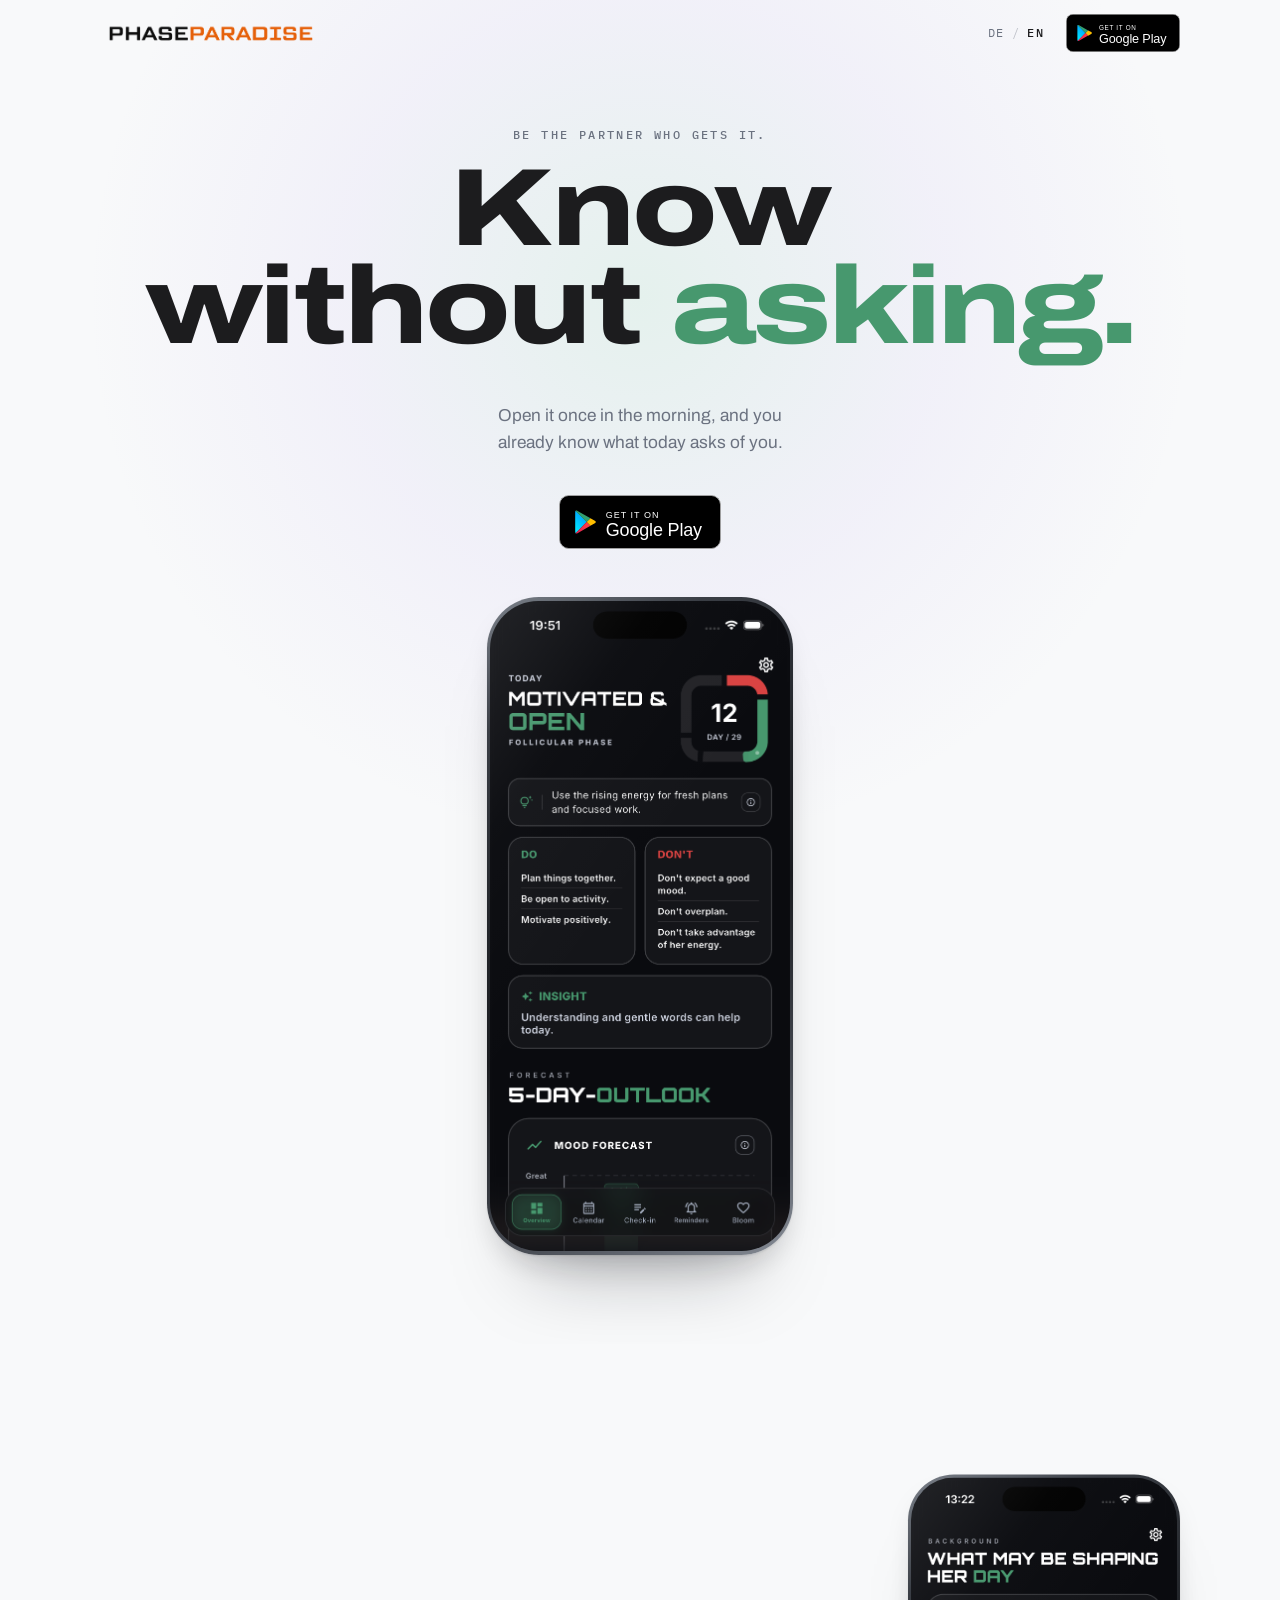
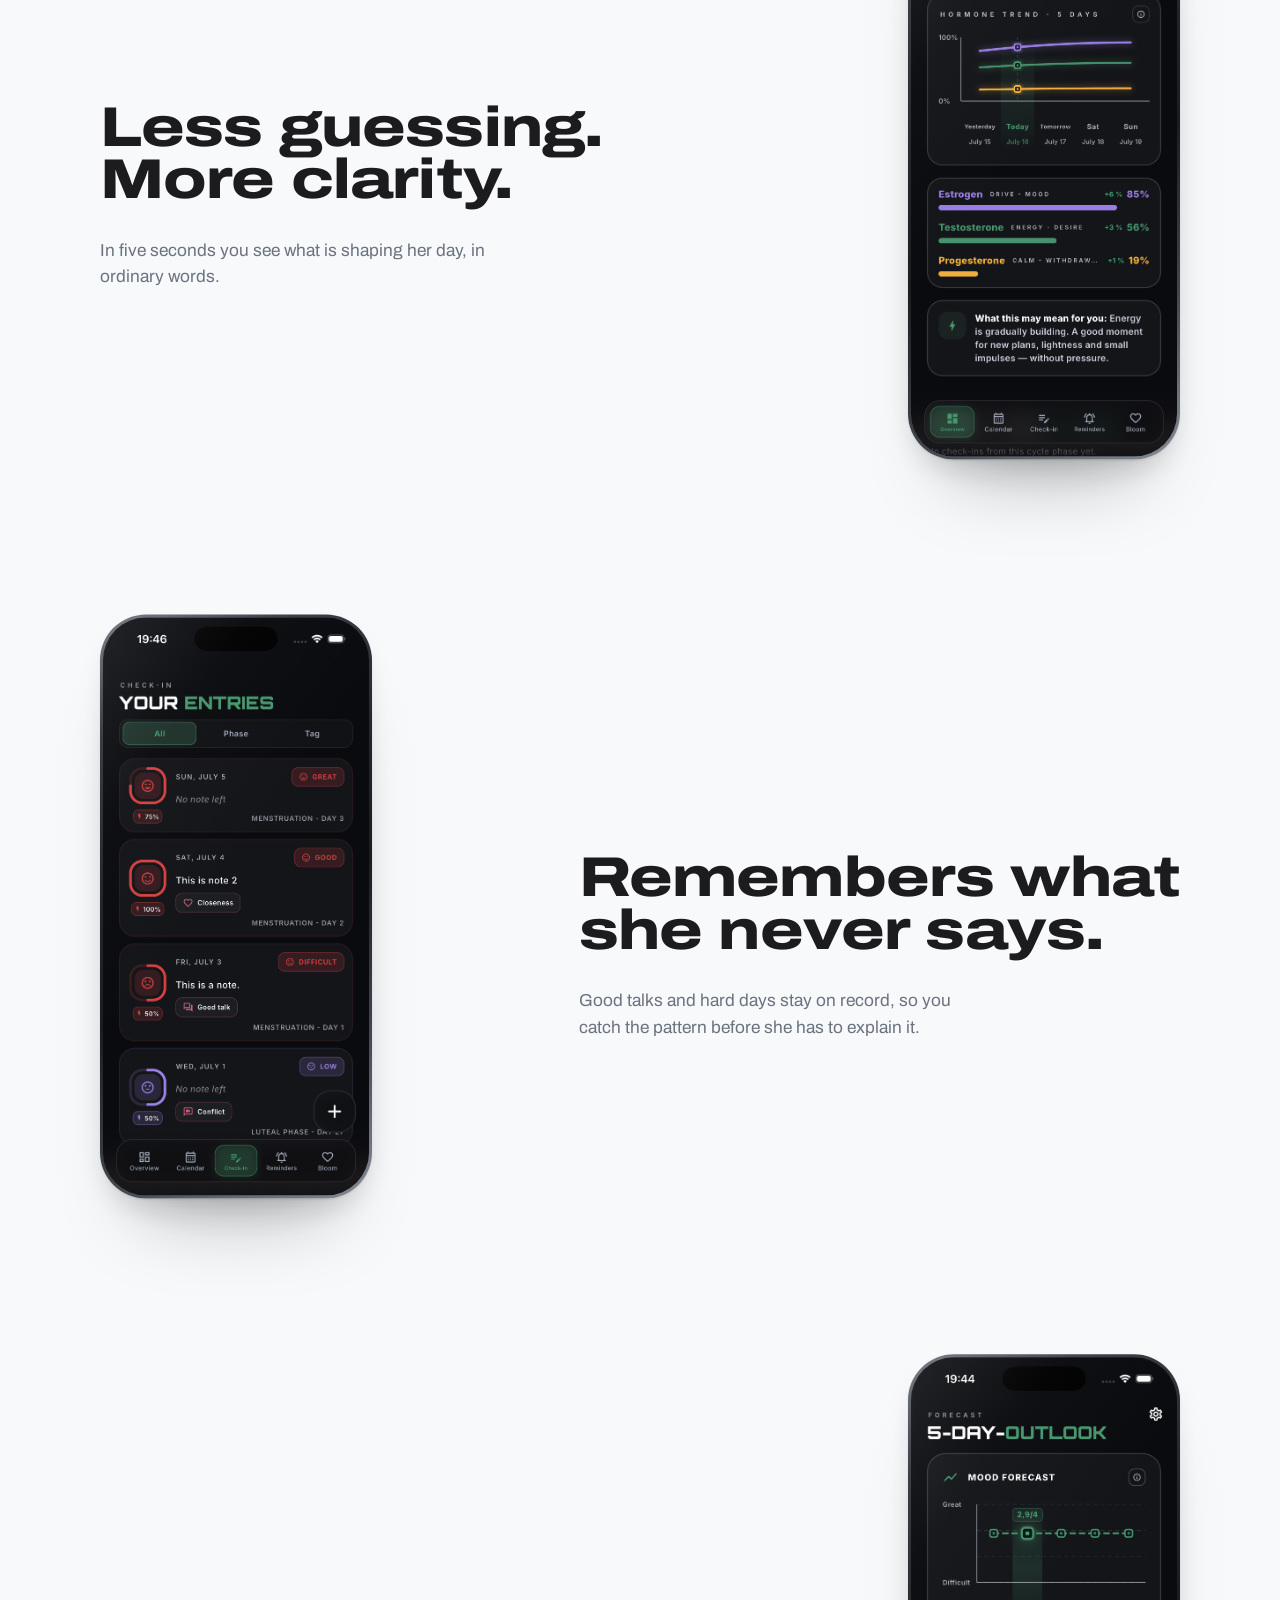
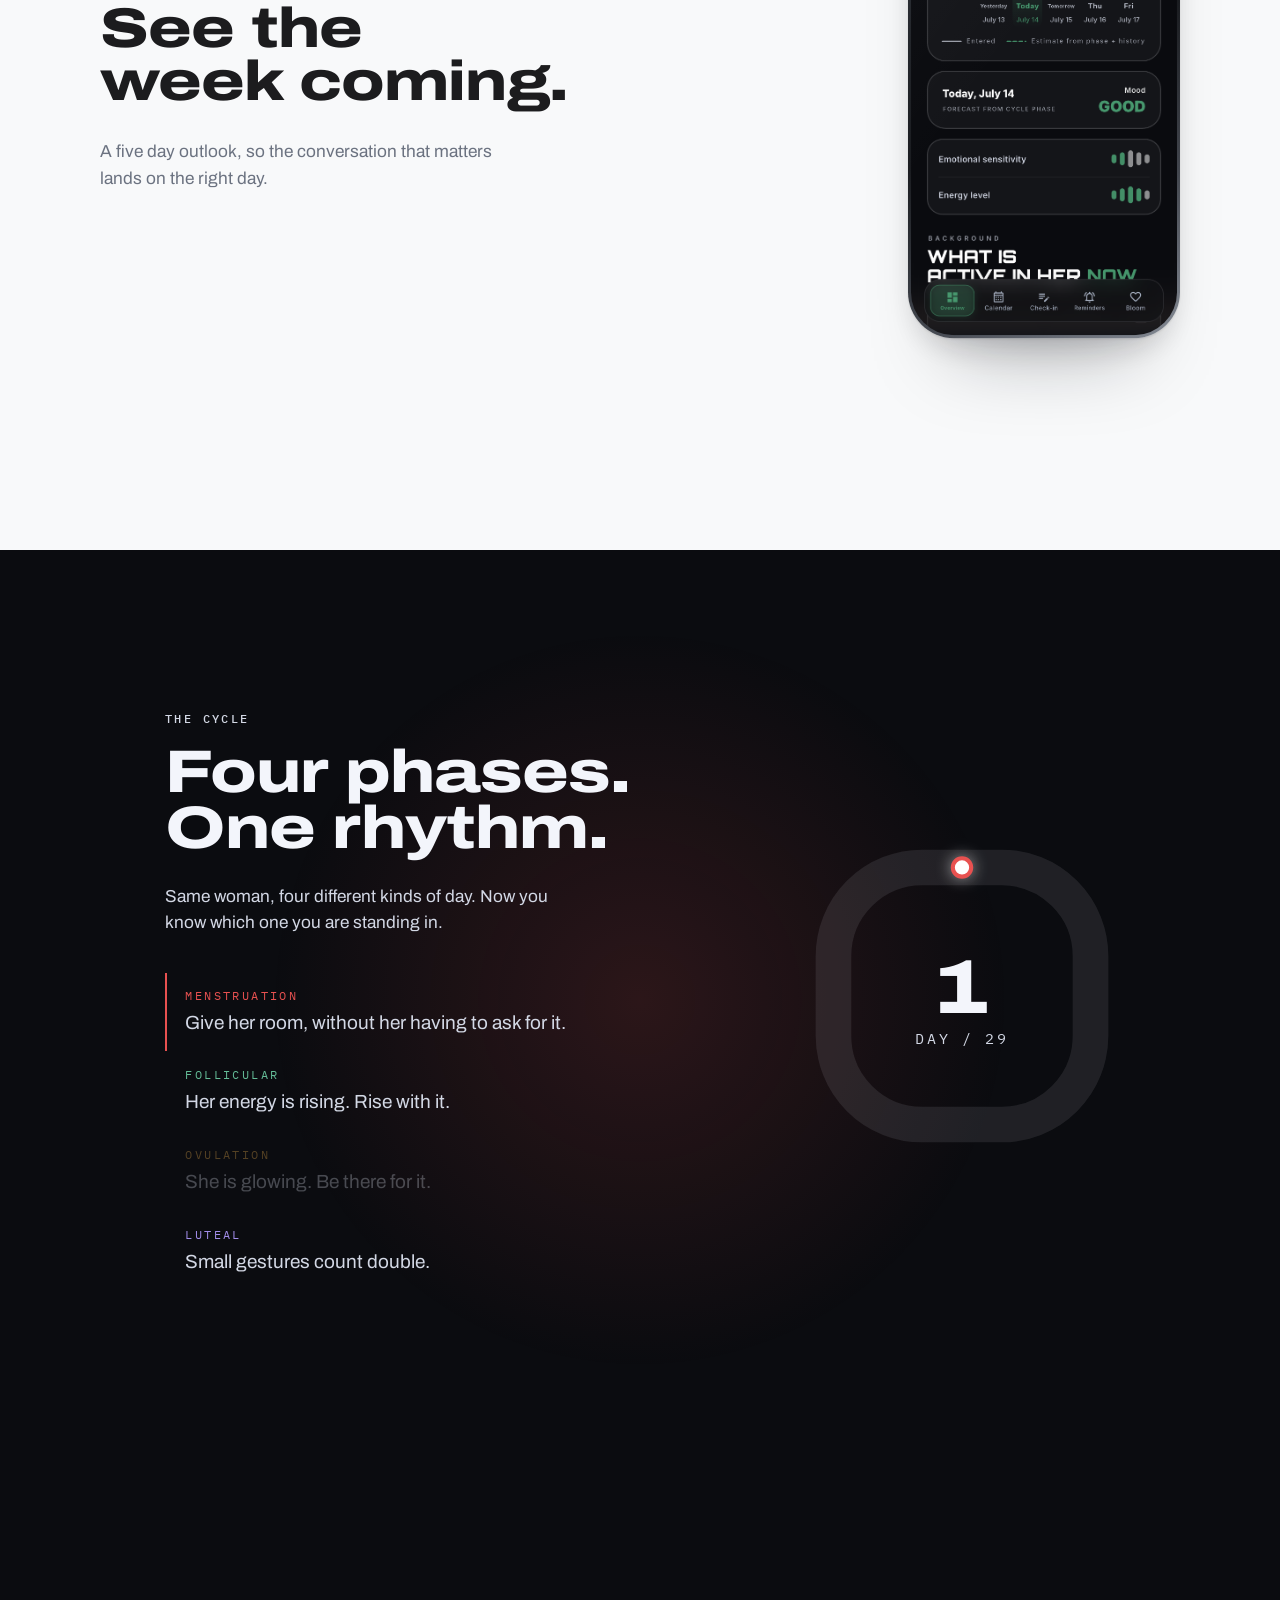
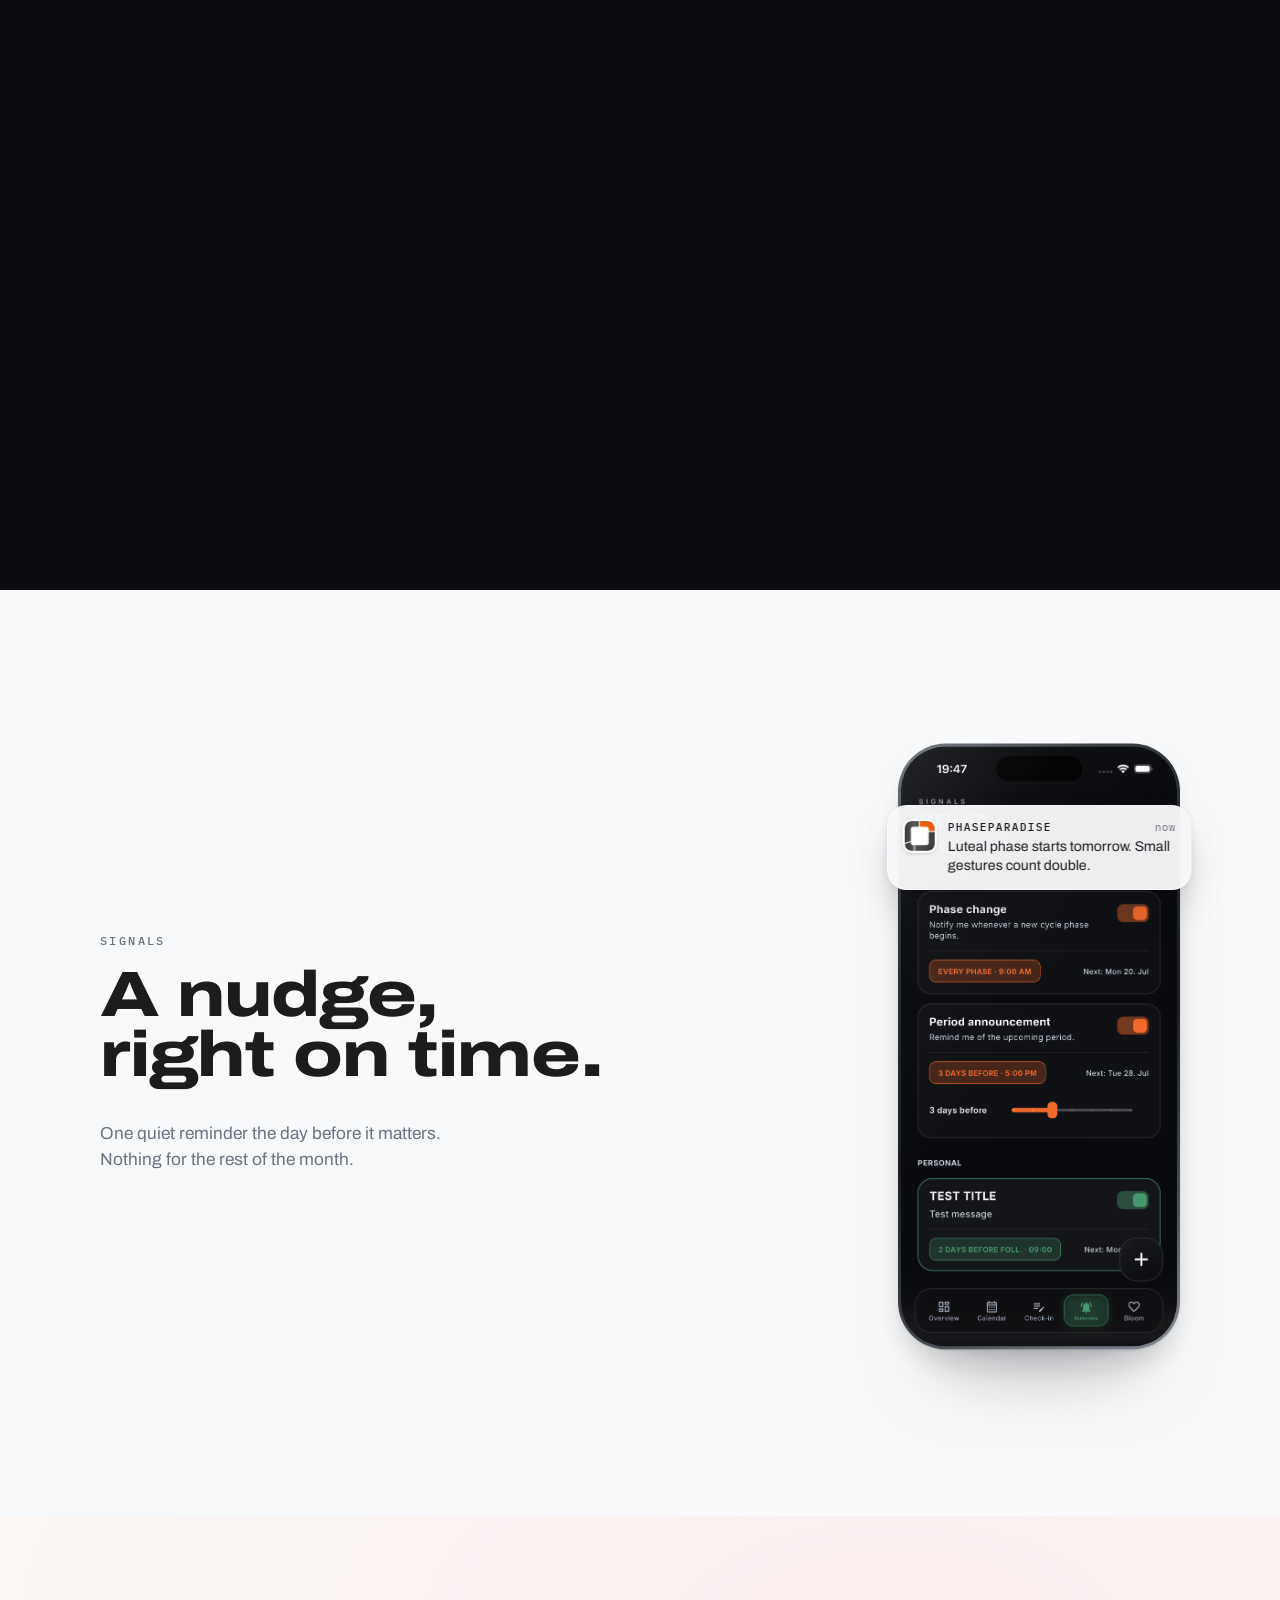
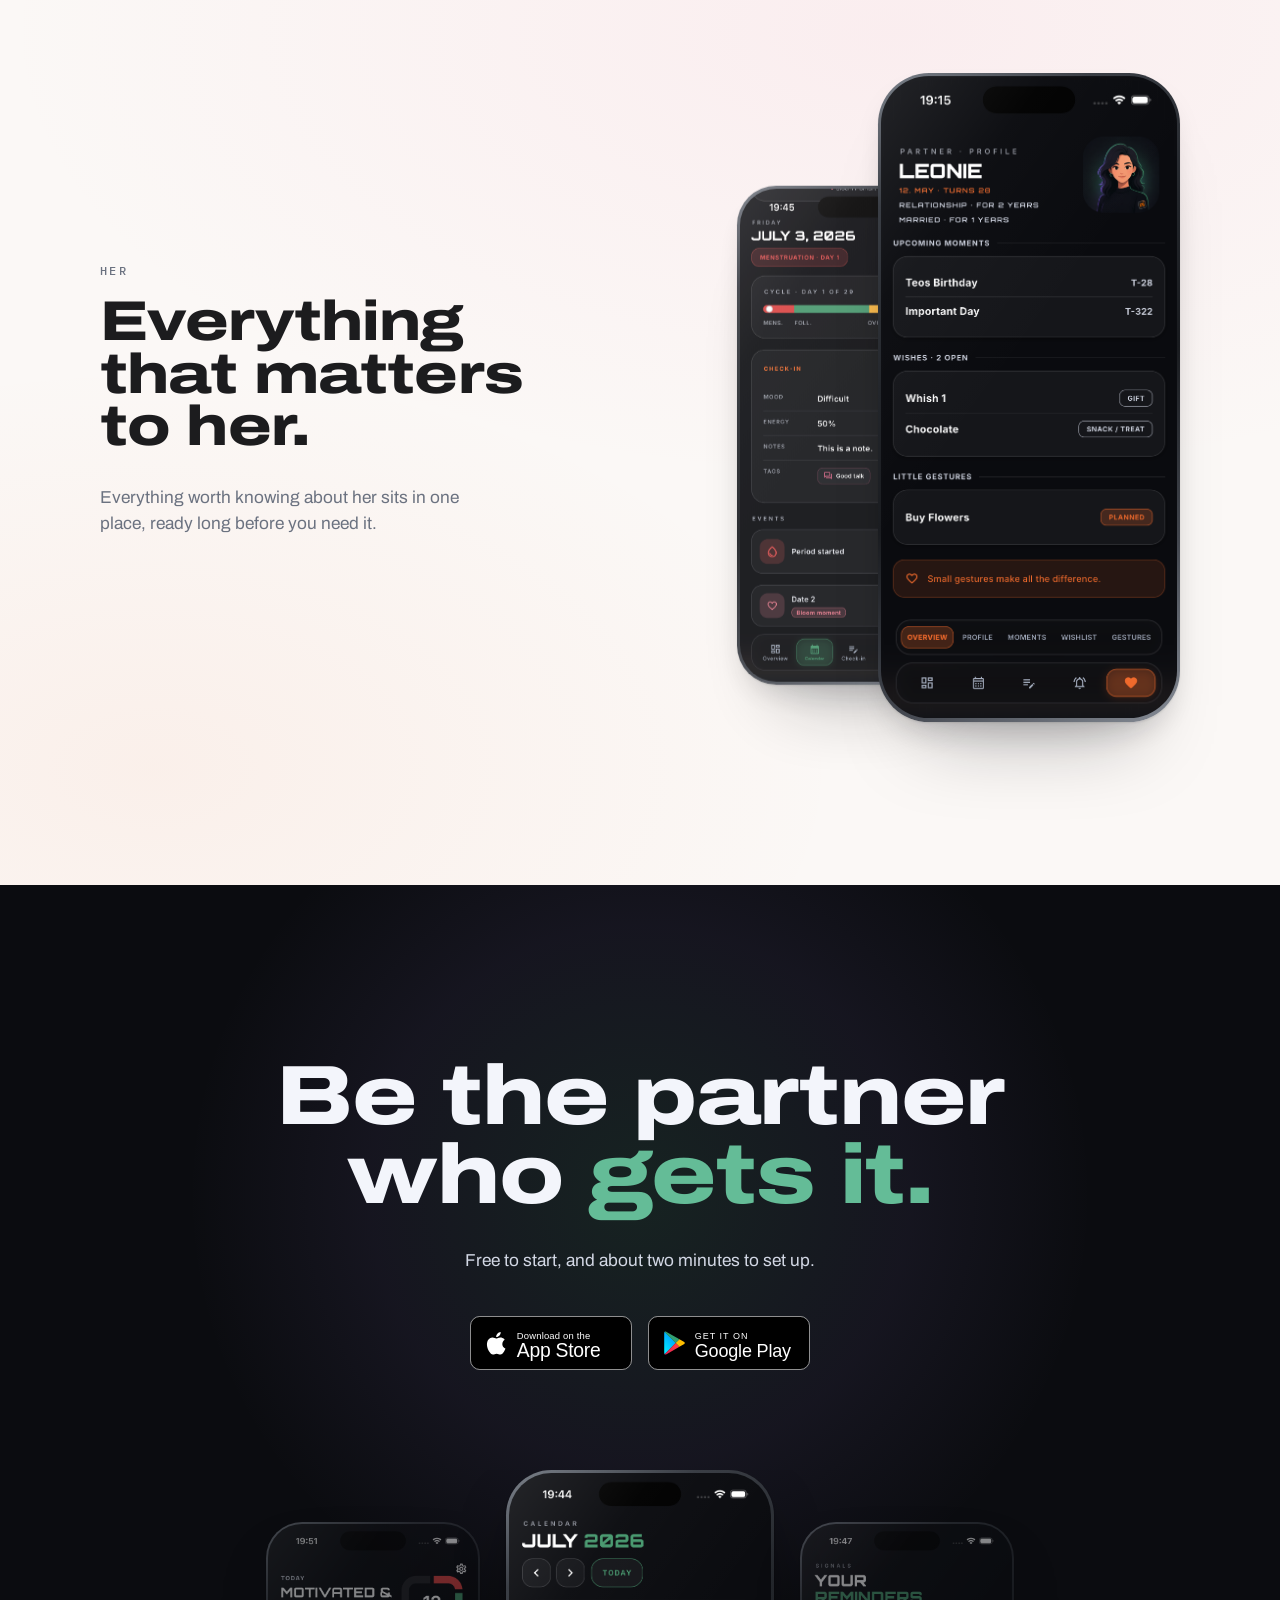
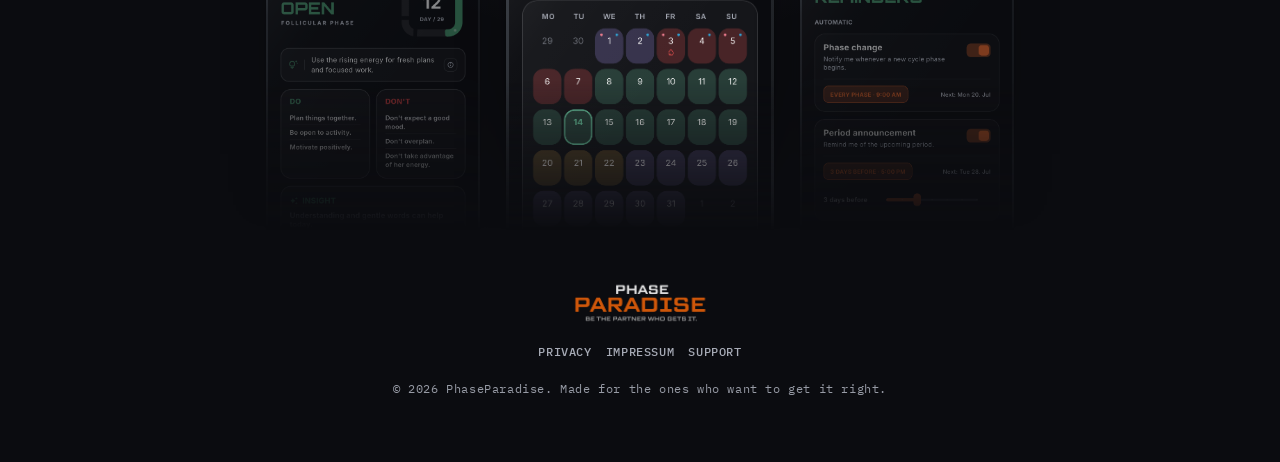
==== commit 98b0eb35: "Add Android badge support and adjust visibility based on device type" ====
--- a/index.html
+++ b/index.html
@@ -33,6 +33,18 @@
 <script>
   /* set before first paint, so the page never flashes its empty state */
   document.documentElement.classList.add("js", "i18n-pending");
+
+  /* Which store can this visitor actually use. Apple devices keep the App
+     Store badge, everyone else is sent to Google Play. Only the nav and the
+     hero swap, the closing CTA always shows both. */
+  (function () {
+    var ua = navigator.userAgent || "";
+    var platform = navigator.platform || "";
+    var apple = /iPhone|iPad|iPod|Macintosh/i.test(ua) && !/Android/i.test(ua);
+    /* an iPad on iPadOS 13+ introduces itself as a Mac */
+    if (!apple && /Mac/i.test(platform) && navigator.maxTouchPoints > 1) apple = true;
+    document.documentElement.classList.add(apple ? "os-apple" : "os-android");
+  })();
 </script>
 <noscript>
   <style>.nav__inner, main, .foot { display: none !important; }</style>
@@ -55,8 +67,11 @@
 
     <div class="nav__end">
       <div class="lang" id="langSwitch" role="group"></div>
-      <a class="badge badge--sm" href="https://apps.apple.com/at/app/phasebloom-cycle-tracker/id6761731649" data-i18n-aria="nav.appStore">
+      <a class="badge badge--sm badge--apple" href="https://apps.apple.com/at/app/phasebloom-cycle-tracker/id6761731649" data-i18n-aria="nav.appStore">
         <img src="assets/images/badges/app-store.svg" data-i18n-alt="nav.appStoreAlt" alt="Download on the App Store" width="140" height="47">
+      </a>
+      <a class="badge badge--sm badge--android" href="https://play.google.com/store/apps/details?id=com.monkeyttack.phaseBloom" data-i18n-aria="nav.googlePlay">
+        <img src="assets/images/badges/google-play.svg" data-i18n-alt="nav.googlePlayAlt" alt="Get it on Google Play" width="140" height="47">
       </a>
     </div>
   </div>
@@ -76,8 +91,11 @@
     </h1>
     <p class="lede hero__lede" data-i18n="hero.lede"></p>
     <div class="hero__cta">
-      <a class="badge" href="https://apps.apple.com/at/app/phasebloom-cycle-tracker/id6761731649" data-i18n-aria="nav.appStore">
+      <a class="badge badge--apple" href="https://apps.apple.com/at/app/phasebloom-cycle-tracker/id6761731649" data-i18n-aria="nav.appStore">
         <img src="assets/images/badges/app-store.svg" data-i18n-alt="nav.appStoreAlt" alt="Download on the App Store" width="180" height="60">
+      </a>
+      <a class="badge badge--android" href="https://play.google.com/store/apps/details?id=com.monkeyttack.phaseBloom" data-i18n-aria="nav.googlePlay">
+        <img src="assets/images/badges/google-play.svg" data-i18n-alt="nav.googlePlayAlt" alt="Get it on Google Play" width="180" height="60">
       </a>
     </div>
   </div>
--- a/assets/css/main.css
+++ b/assets/css/main.css
@@ -332,12 +332,6 @@
   .nav__brand { --logo-h: 26px; --logo-top: 4.6px; height: 15px; }
   .lang { font-size: 0.6875rem; }
 }
-/* below this the bar cannot hold all three, and the hero CTA is right
-   underneath anyway */
-@media (max-width: 400px) {
-  .nav .badge--sm { display: none; }
-}
-
 /* ──────────────────────────────────────────────────────────── BADGE */
 .badge {
   display: inline-block;
@@ -351,6 +345,19 @@
 }
 .badge:active { transform: translateY(0); }
 .badge:focus-visible { outline-offset: 6px; }
+
+/* One store per visitor. The nav and the hero carry both badges and hide
+   the one the device cannot use, App Store on Apple, Google Play on the
+   rest. The closing CTA carries no modifier, so it keeps showing both. */
+.badge--android { display: none; }
+.os-android .badge--apple { display: none; }
+.os-android .badge--android { display: inline-block; }
+
+/* below this the bar cannot hold all three, and the hero CTA is right
+   underneath anyway */
+@media (max-width: 400px) {
+  .nav .badge--sm { display: none; }
+}
 
 /* ─────────────────────────────────────────────────────────── DEVICE */
 .device {
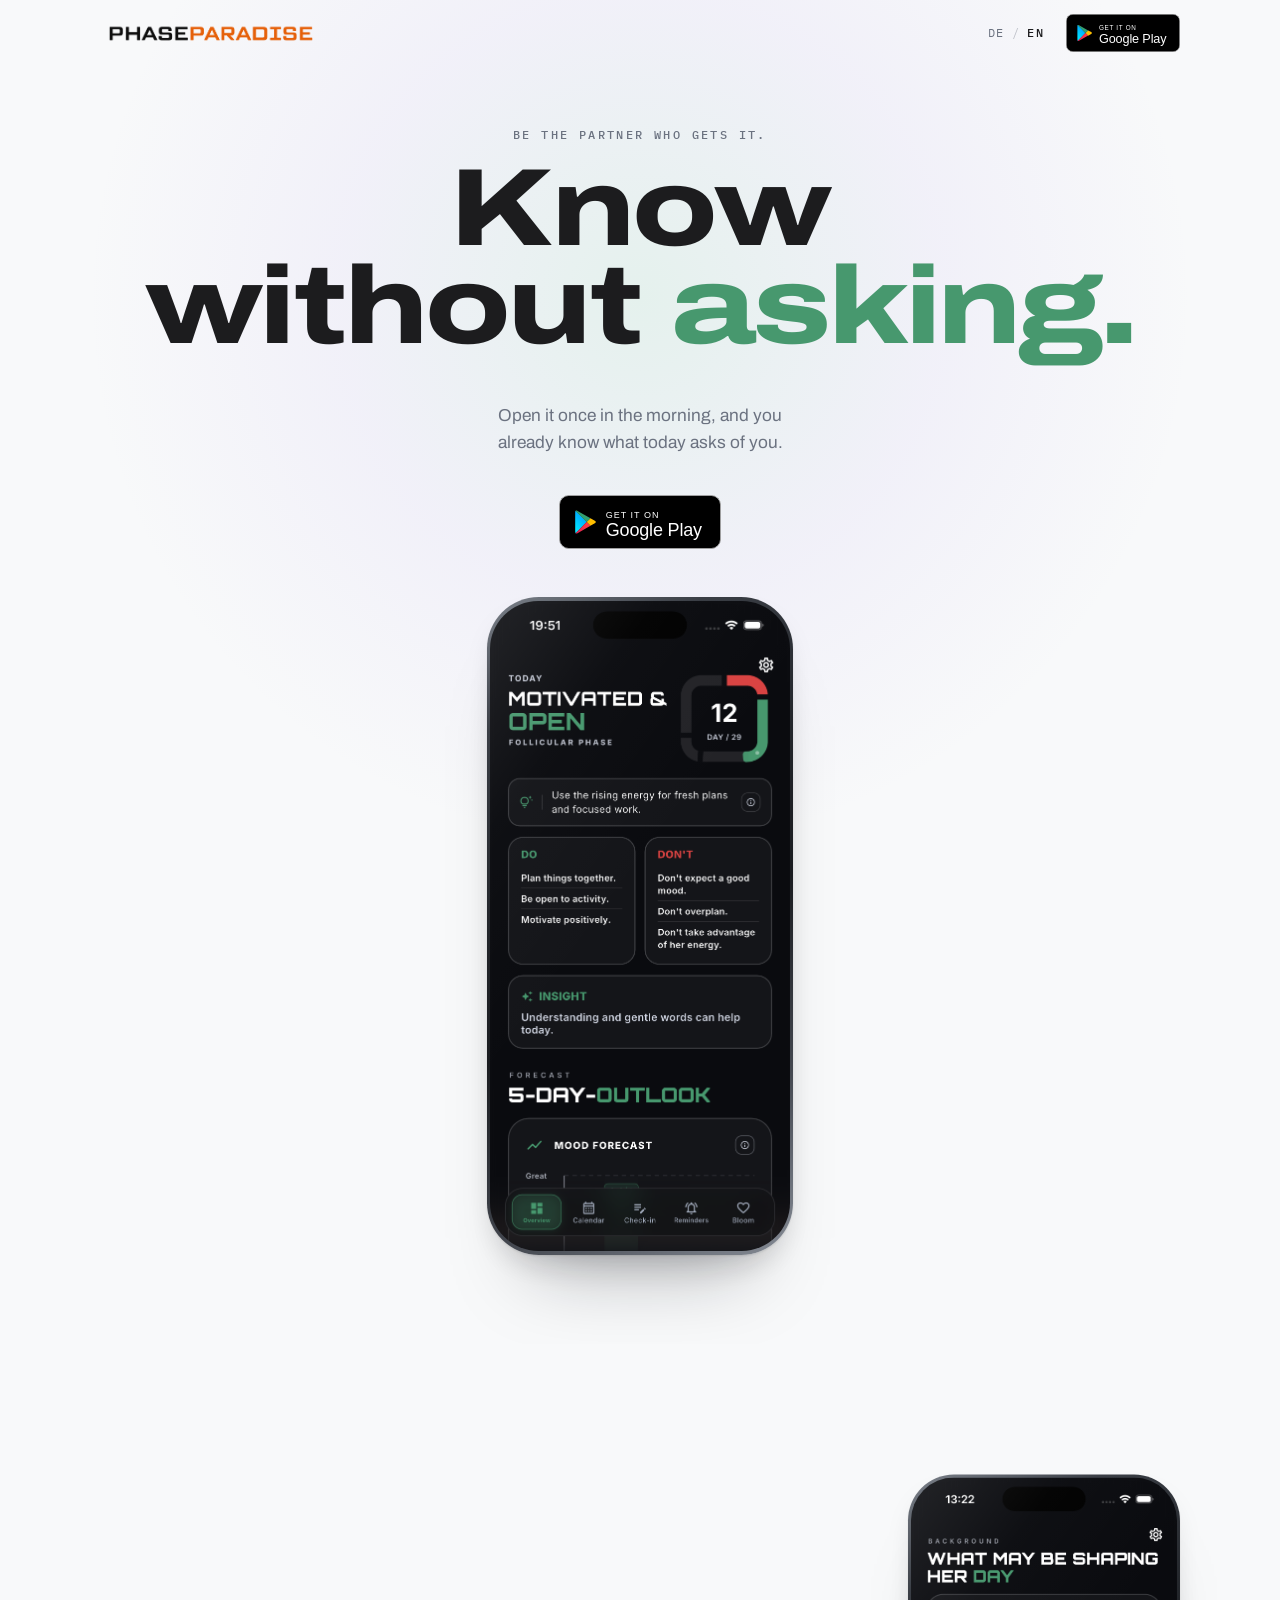
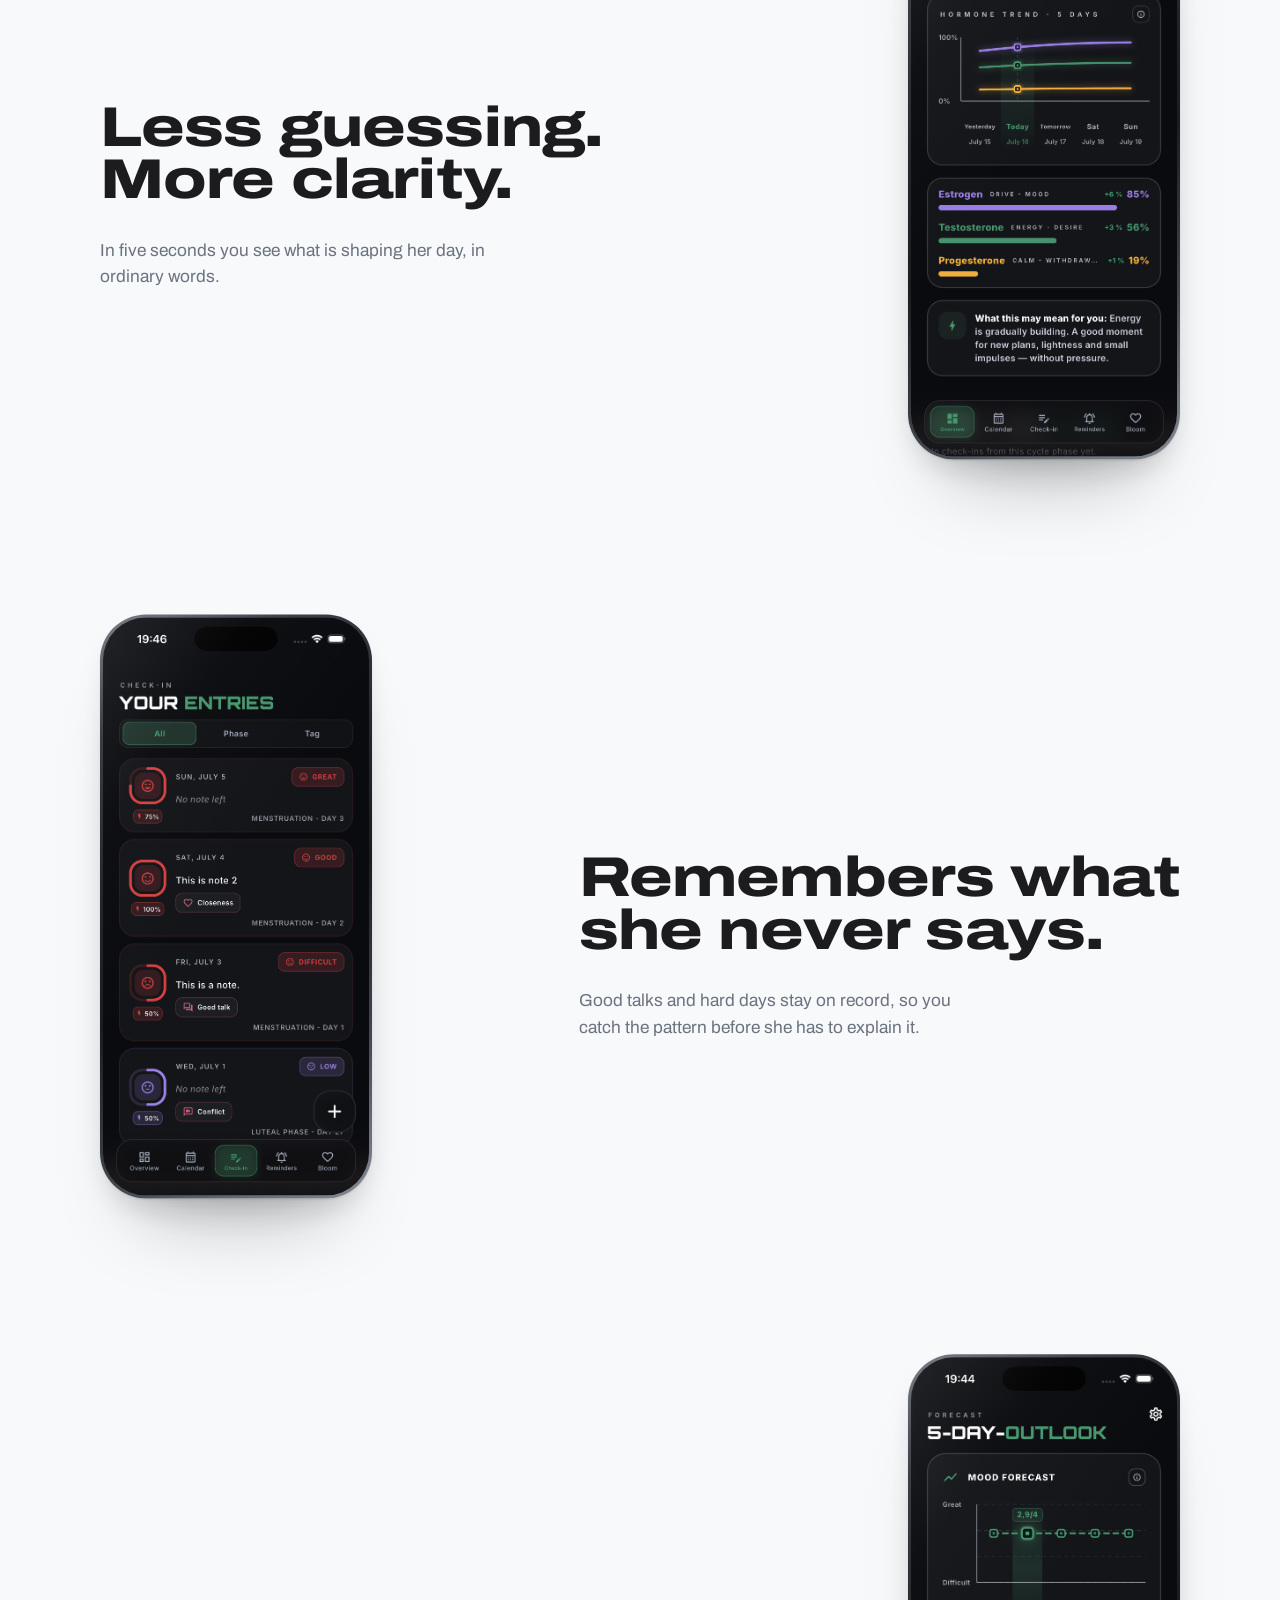
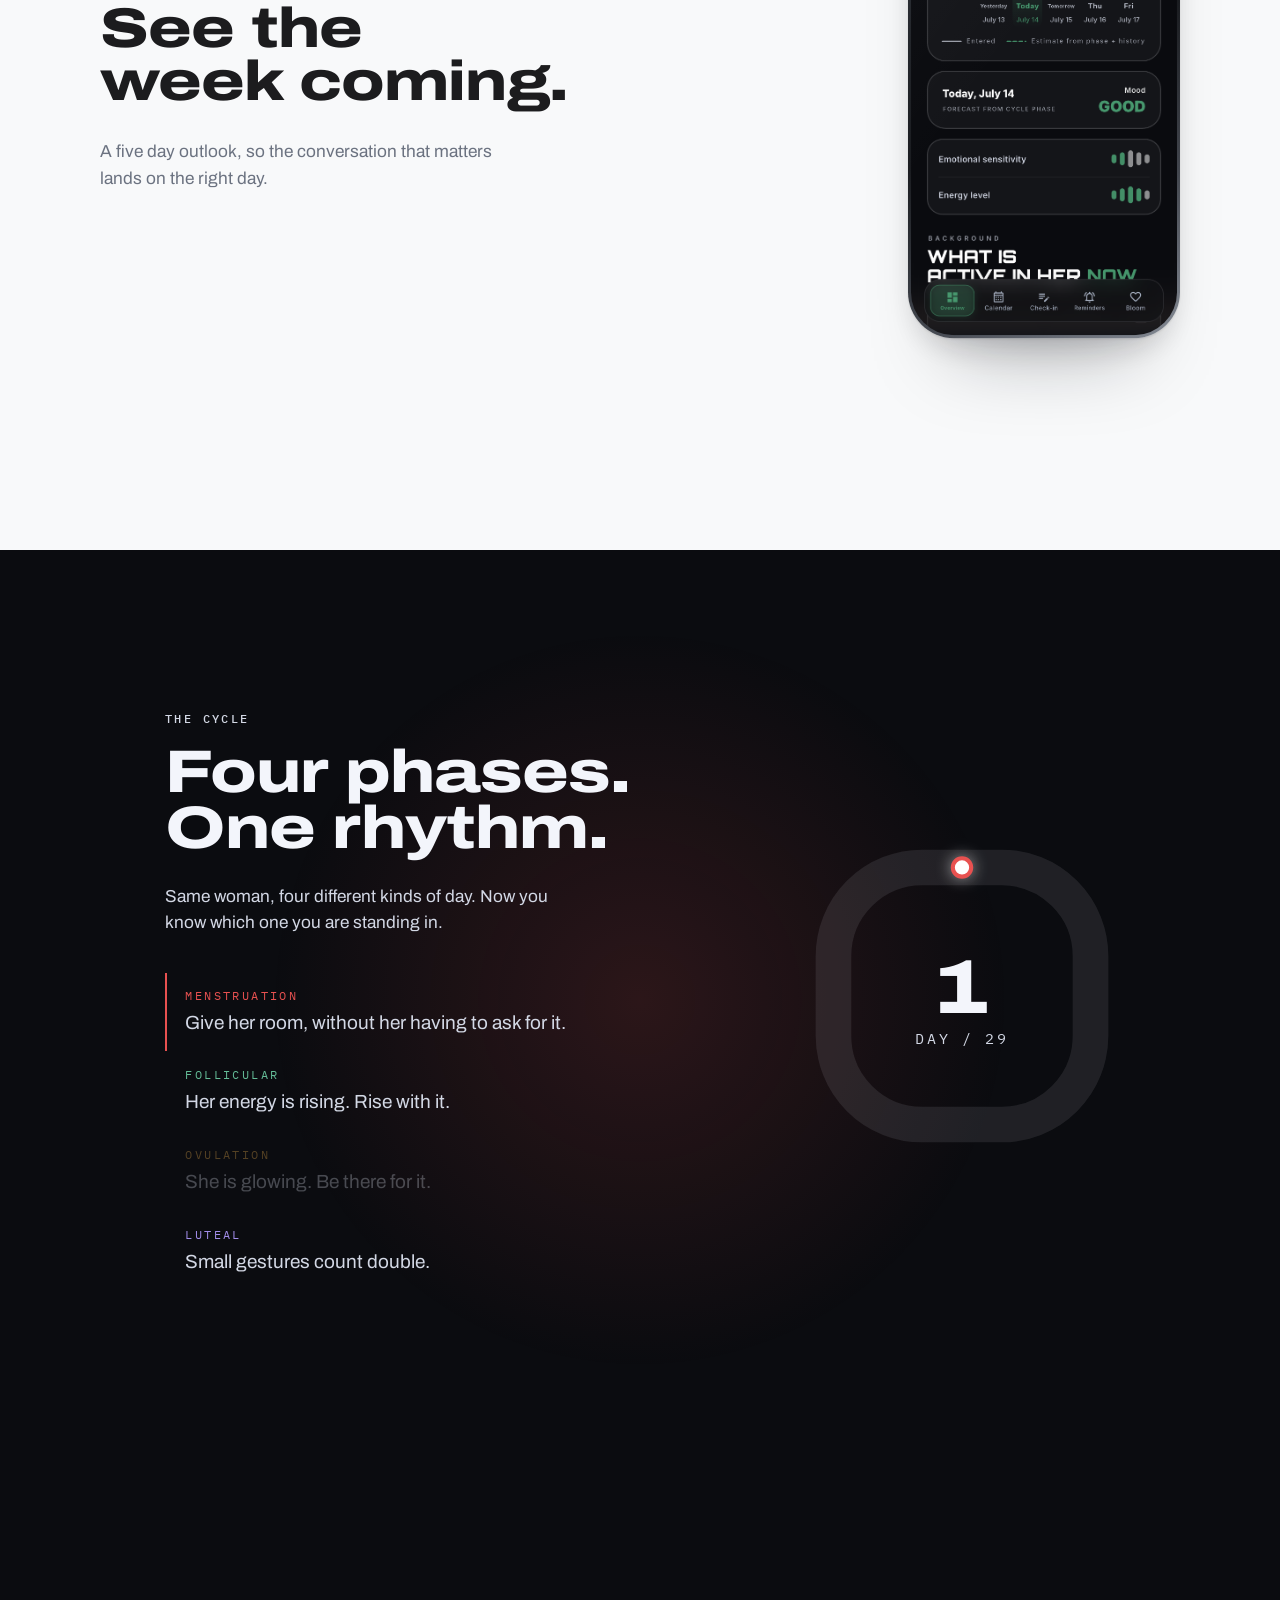
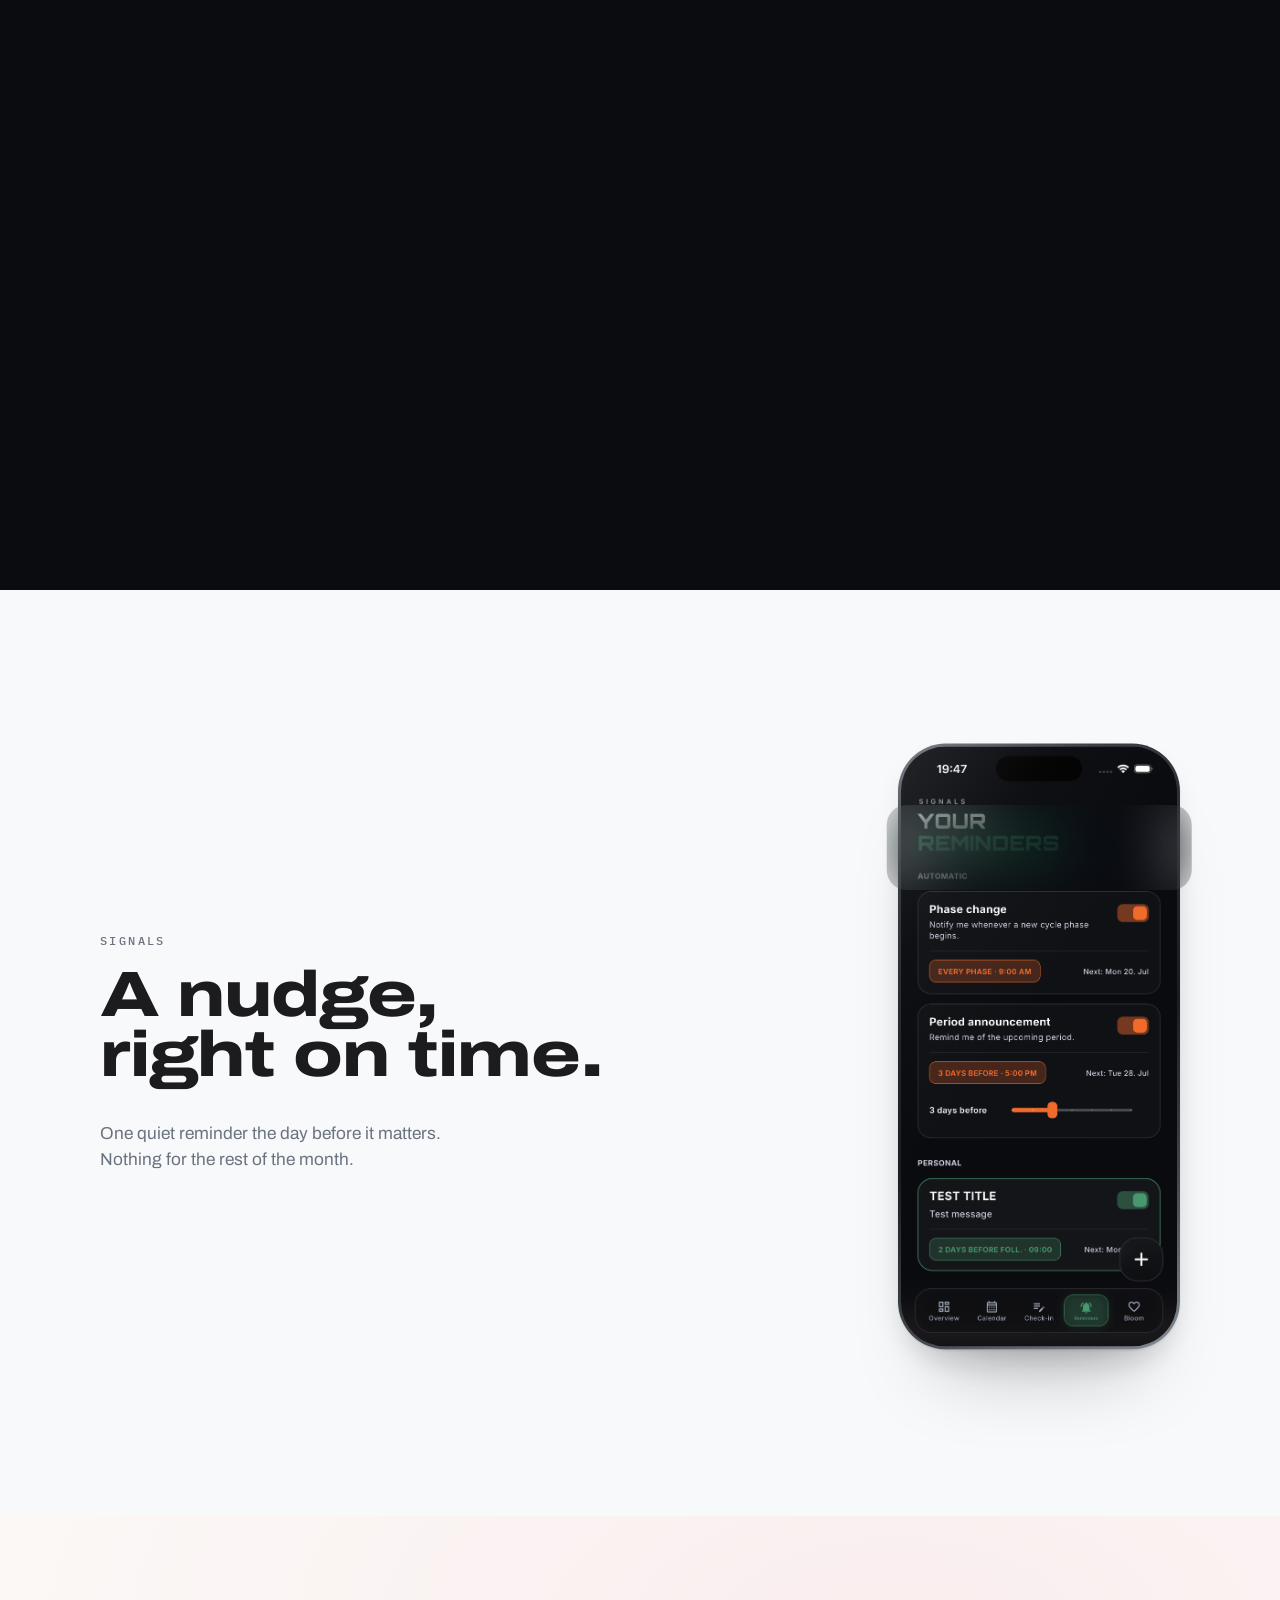
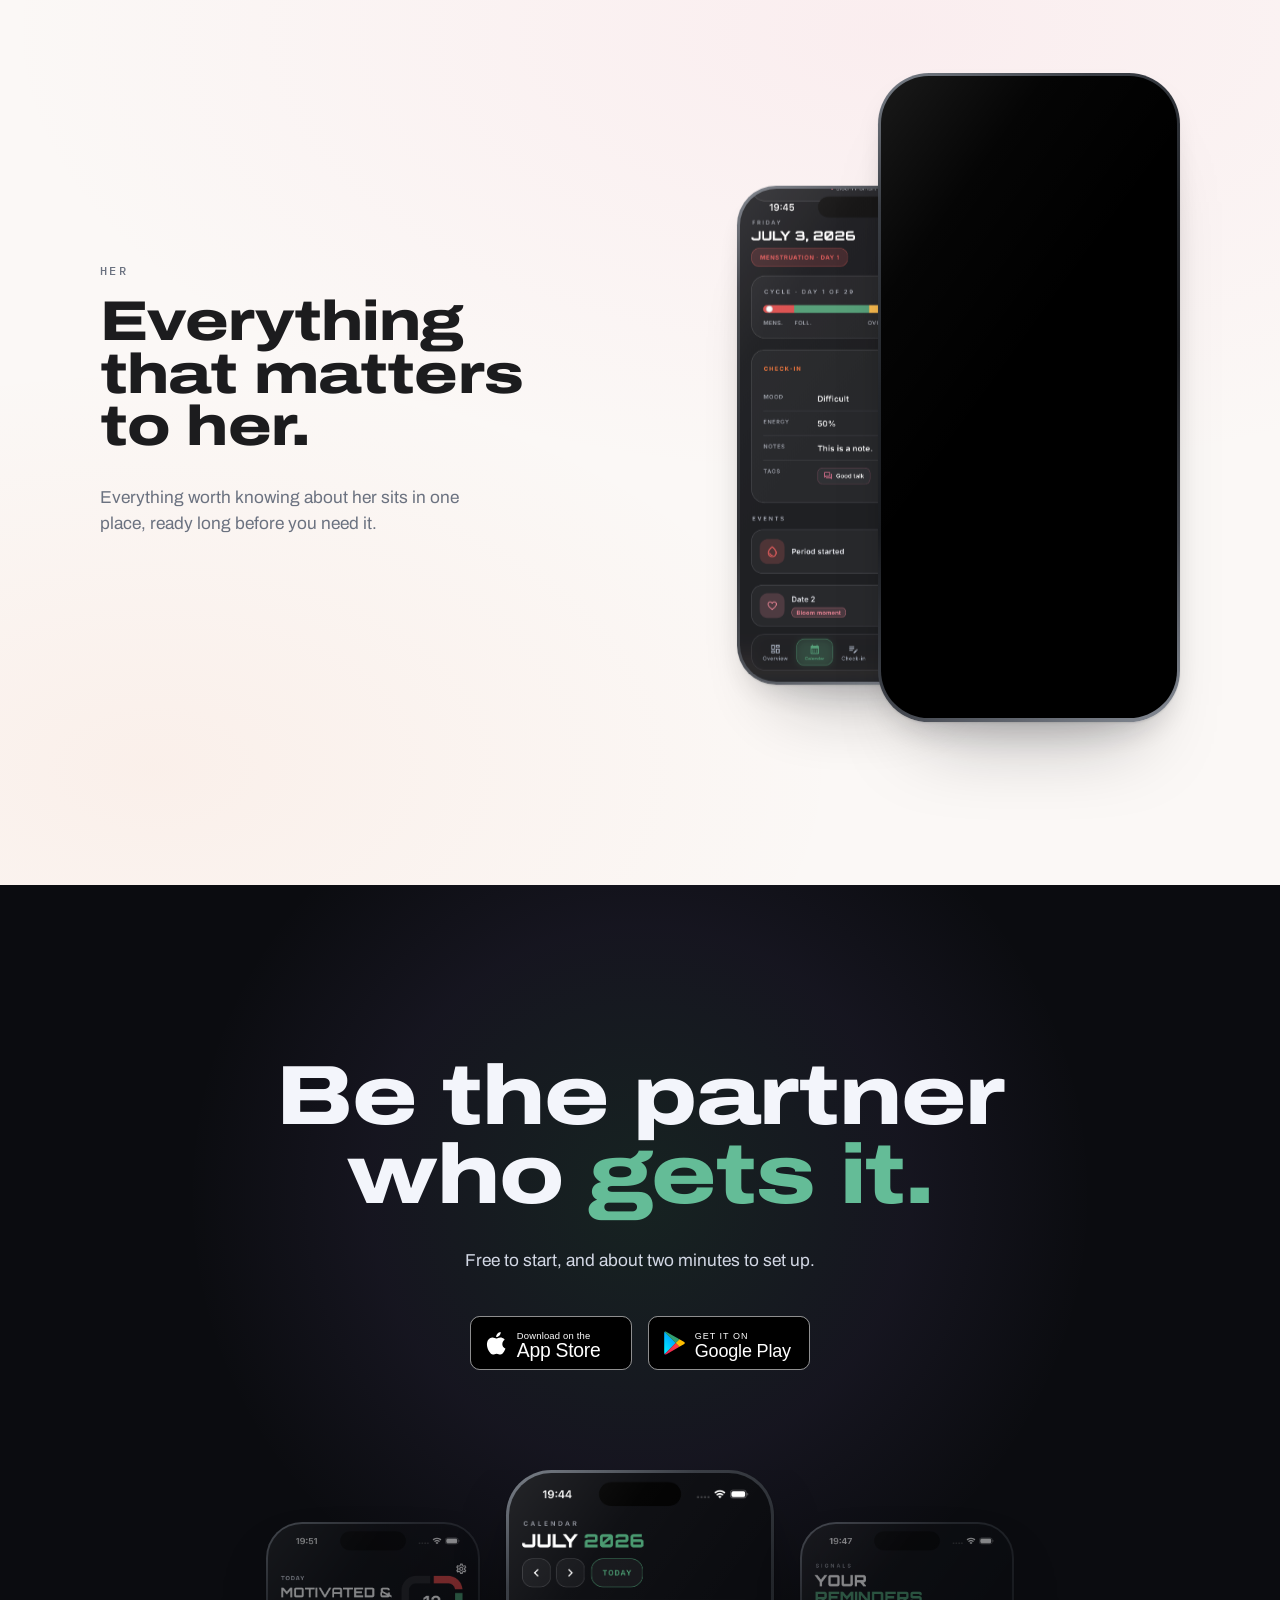
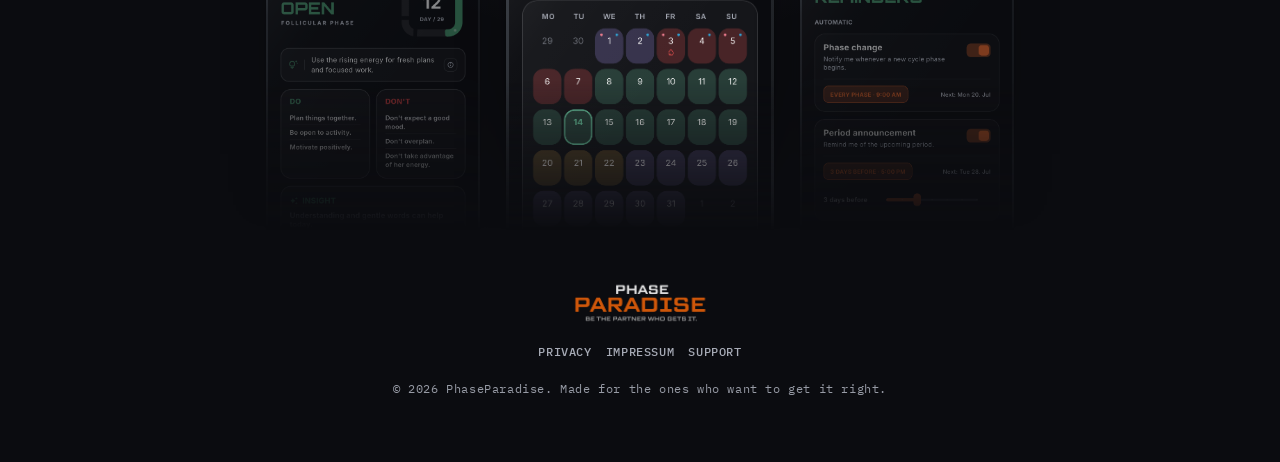
==== commit 6f26f999: "Add German privacy policy and enhance language support; update links and navigation" ====
--- a/index.html
+++ b/index.html
@@ -336,7 +336,7 @@
   <div class="wrap foot__inner">
     <img class="foot__logo" src="assets/images/logo/logo_stacked_darkMode.png" data-i18n-alt="footer.logoAlt" alt="PhaseParadise" width="1235" height="390" loading="lazy">
     <nav class="foot__links" data-i18n-aria="footer.linksLabel">
-      <a class="foot__link" href="policy/" data-i18n="footer.privacy"></a>
+      <a class="foot__link" href="policy/" data-i18n="footer.privacy" data-i18n-href="footer.privacyHref"></a>
       <a class="foot__link" href="imprint/" data-i18n="footer.imprint"></a>
       <a class="foot__link" href="mailto:phaseparadise@gmail.com" data-i18n="footer.support"></a>
     </nav>
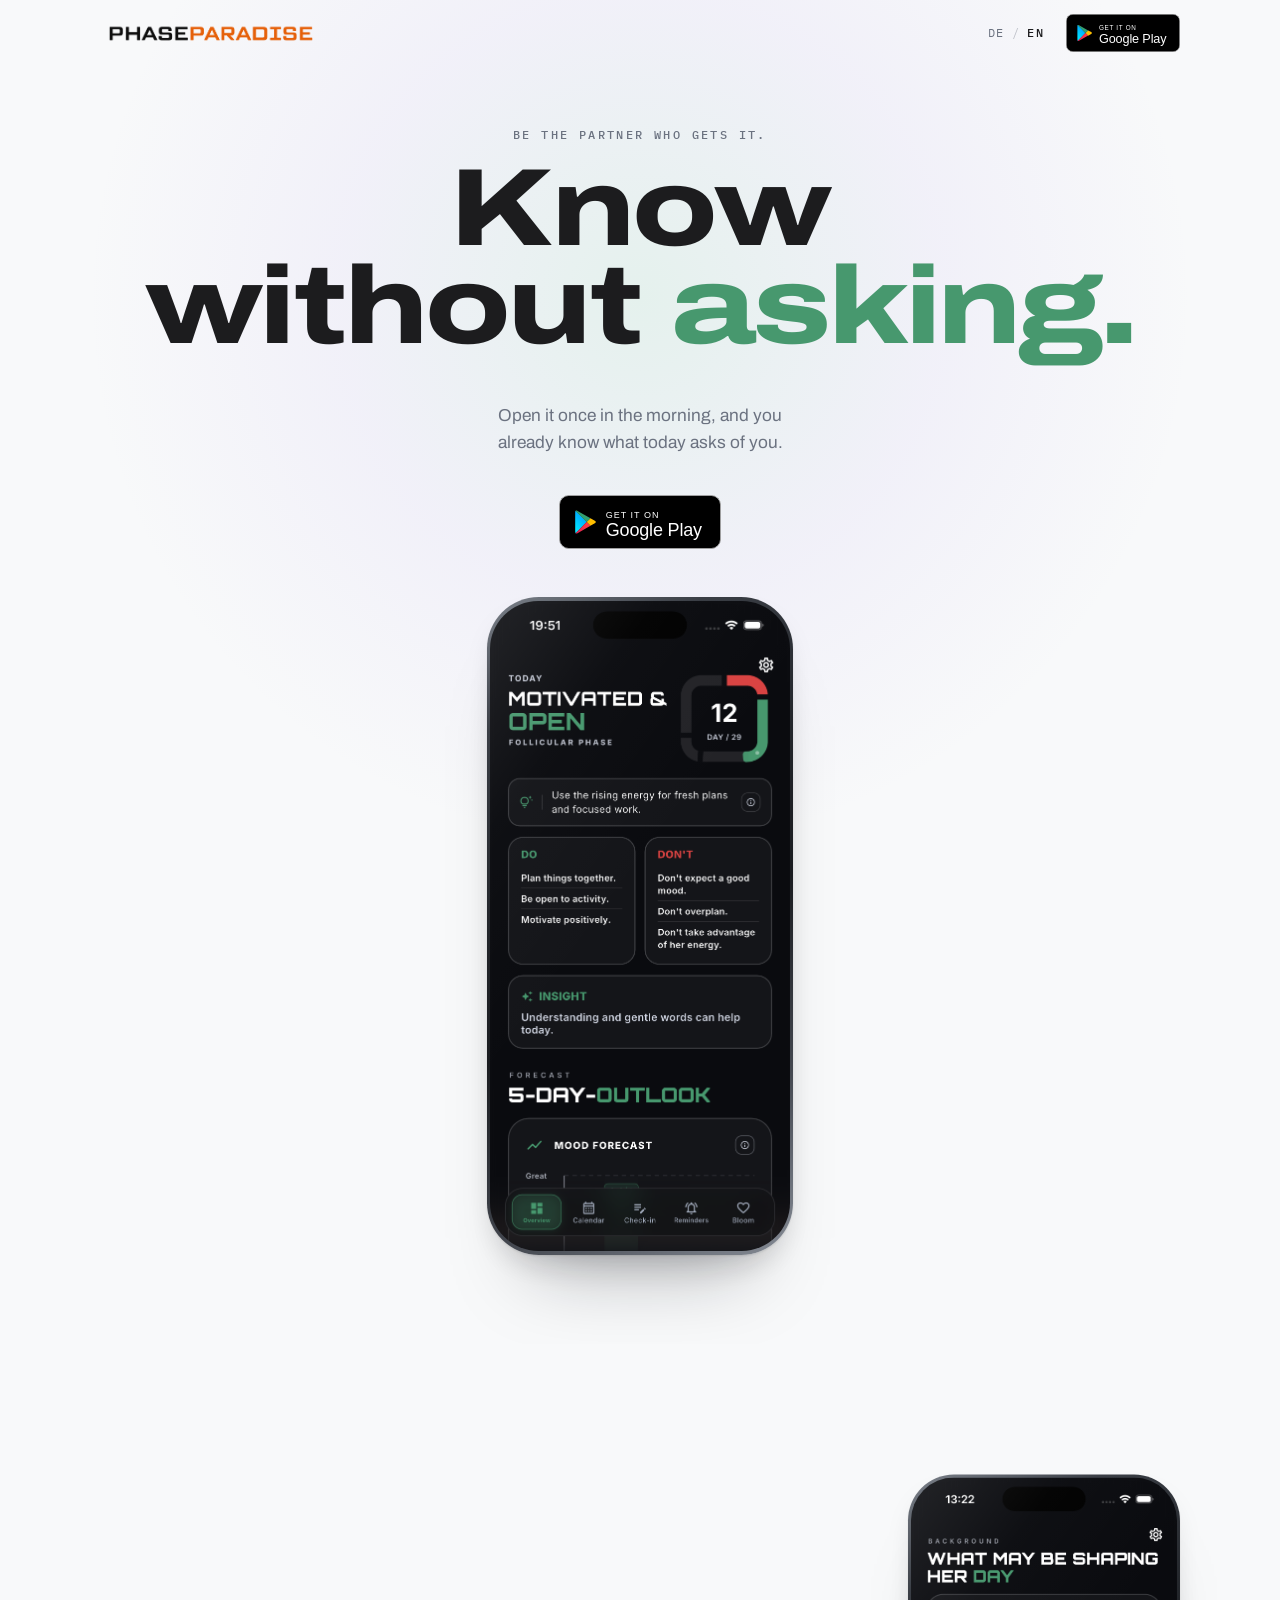
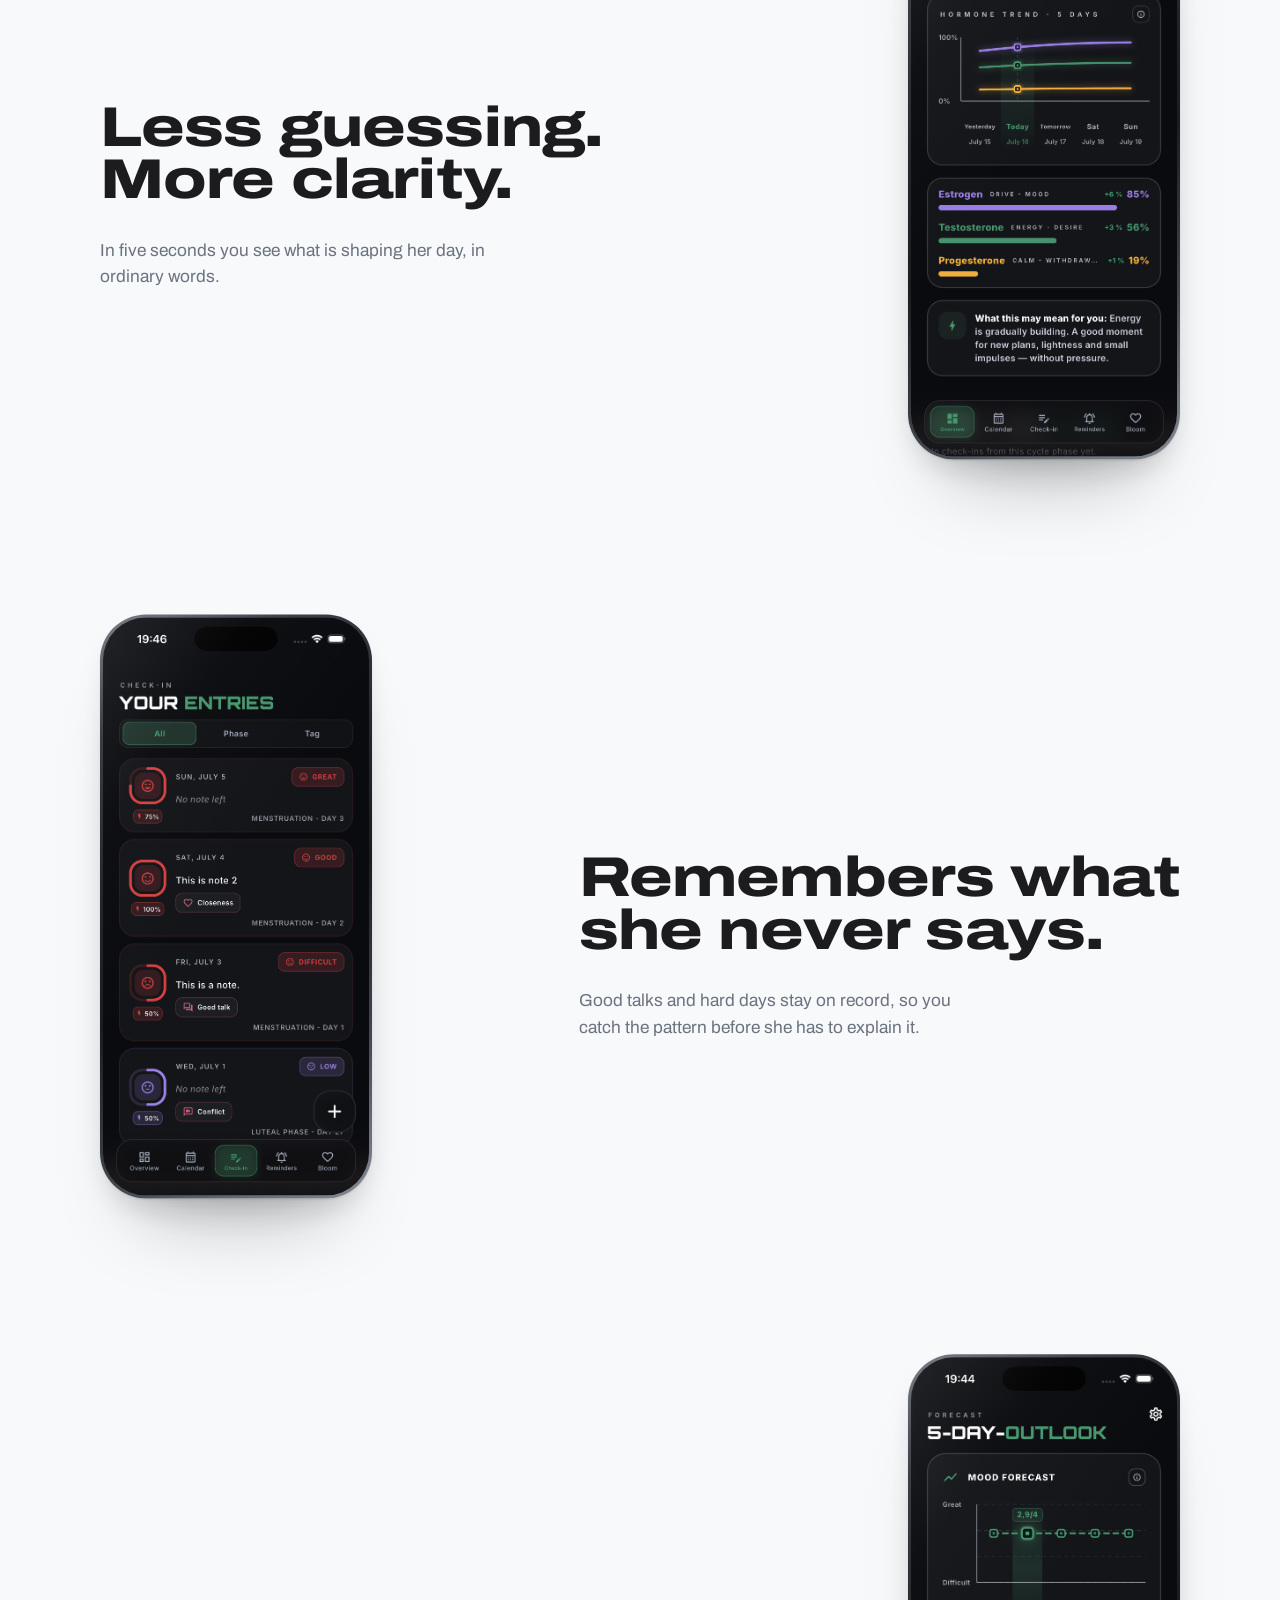
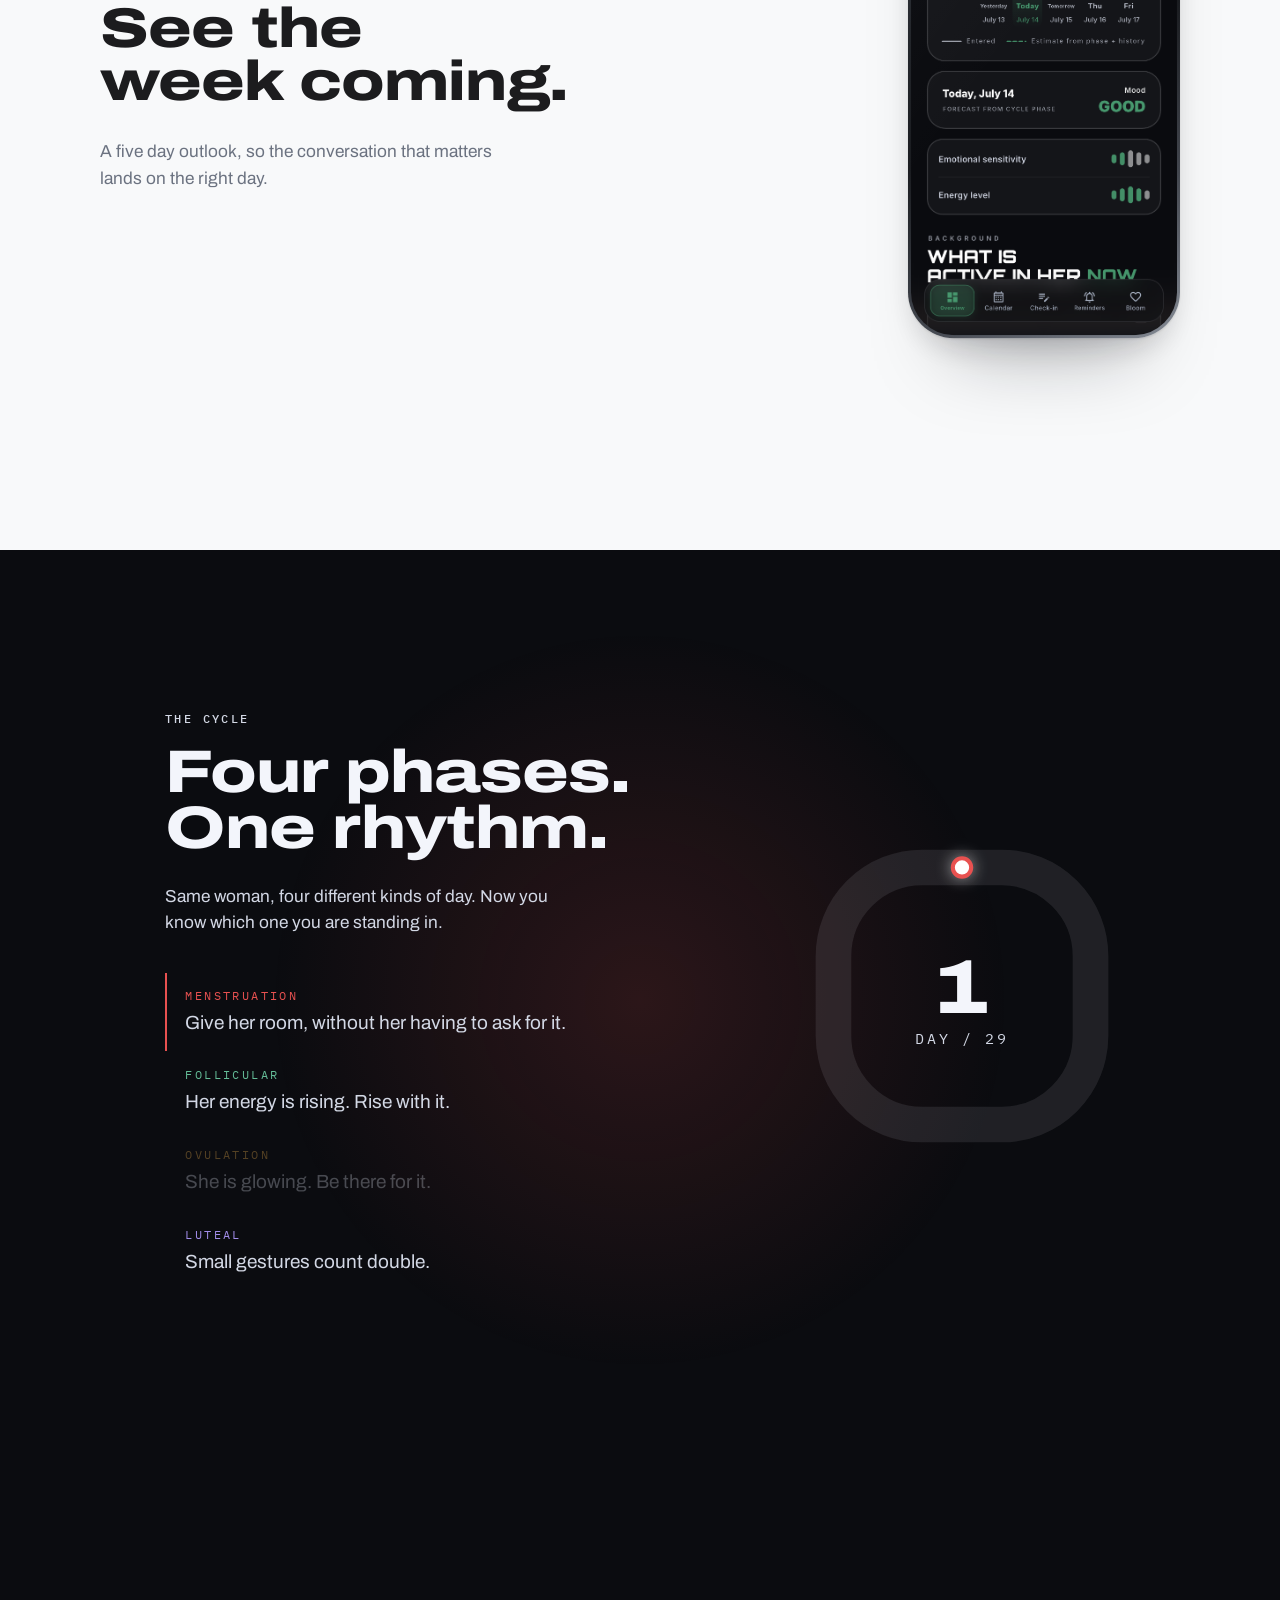
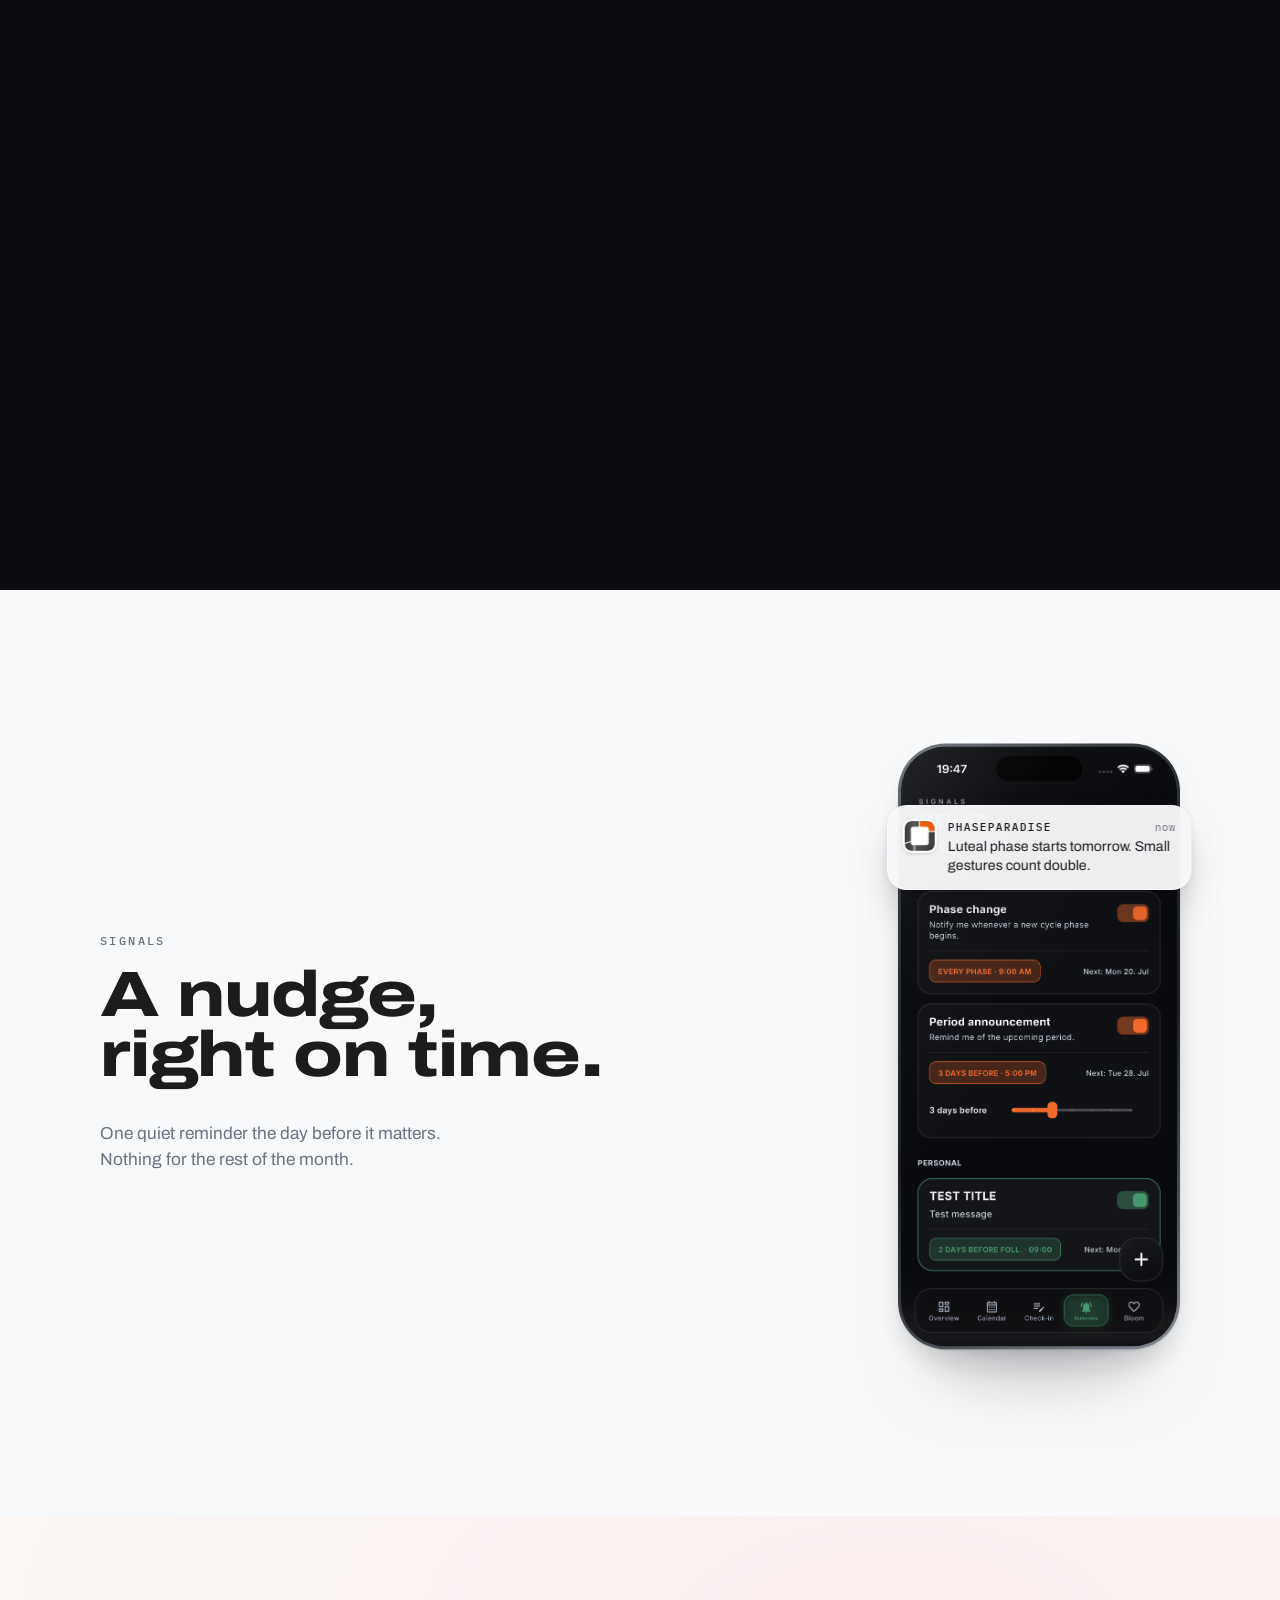
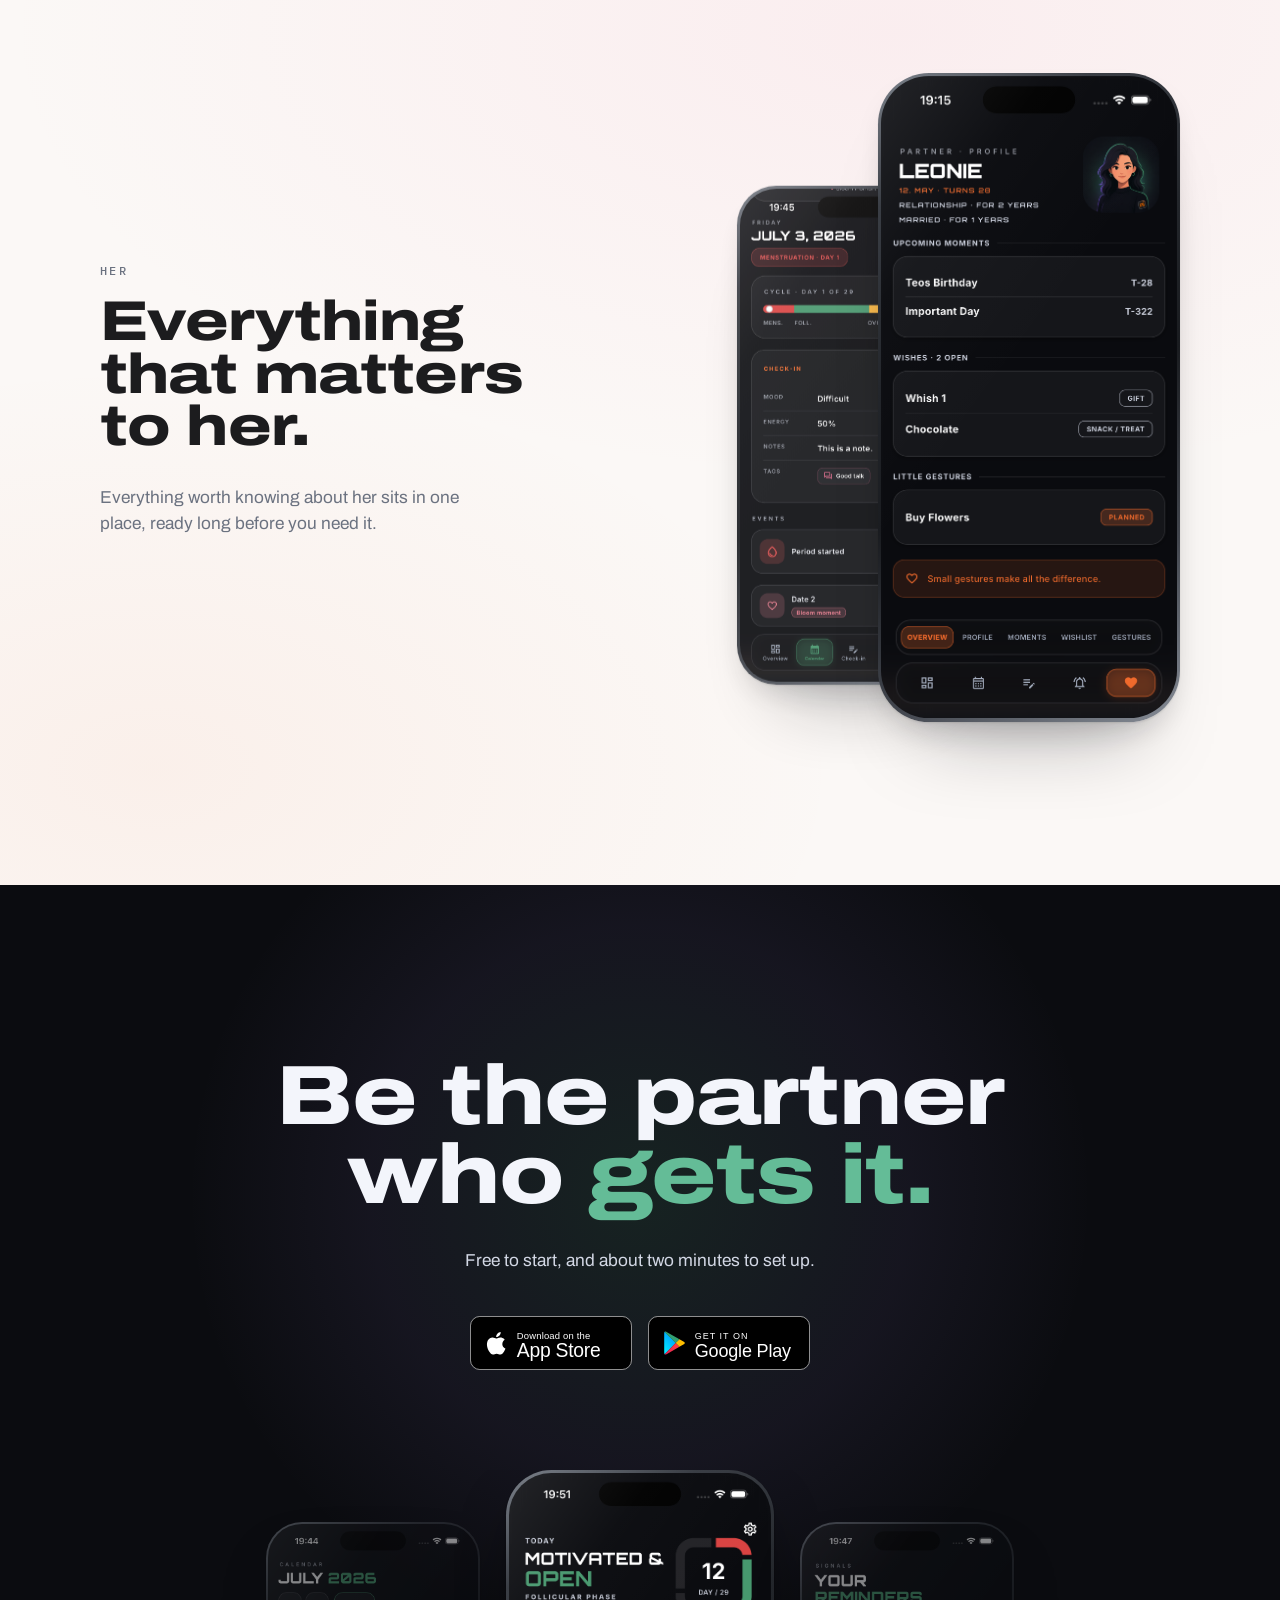
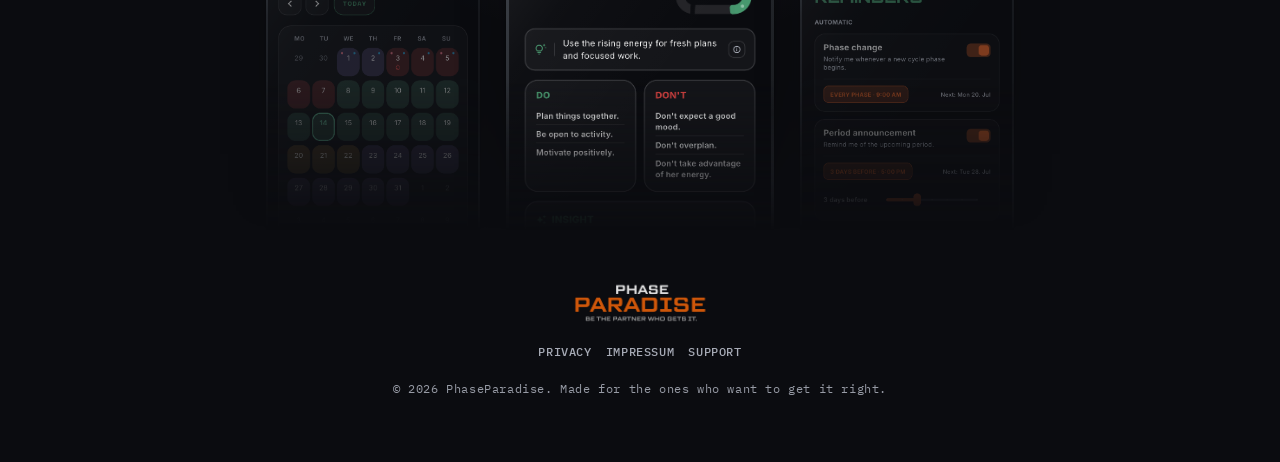
==== commit 852f7bb4: "Swap images in lineup for better visual representation; update alt attributes for accessibility" ====
--- a/index.html
+++ b/index.html
@@ -313,12 +313,12 @@
     <div class="lineup" data-reveal>
       <div class="lineup__item lineup__item--side">
         <div class="device"><div class="device__frame"><div class="device__screen">
-          <img src="assets/images/mock/home_1.png" alt="" width="1206" height="2622" loading="lazy" decoding="async">
+          <img src="assets/images/mock/calendar_1.png" data-i18n-alt="cta.calendarAlt" alt="" width="1206" height="2622" loading="lazy" decoding="async">
         </div></div></div>
       </div>
       <div class="lineup__item lineup__item--mid">
         <div class="device"><div class="device__frame"><div class="device__screen">
-          <img src="assets/images/mock/calendar_1.png" data-i18n-alt="cta.calendarAlt" alt="" width="1206" height="2622" loading="lazy" decoding="async">
+          <img src="assets/images/mock/home_1.png" alt="" width="1206" height="2622" loading="lazy" decoding="async">
         </div></div></div>
       </div>
       <div class="lineup__item lineup__item--side">
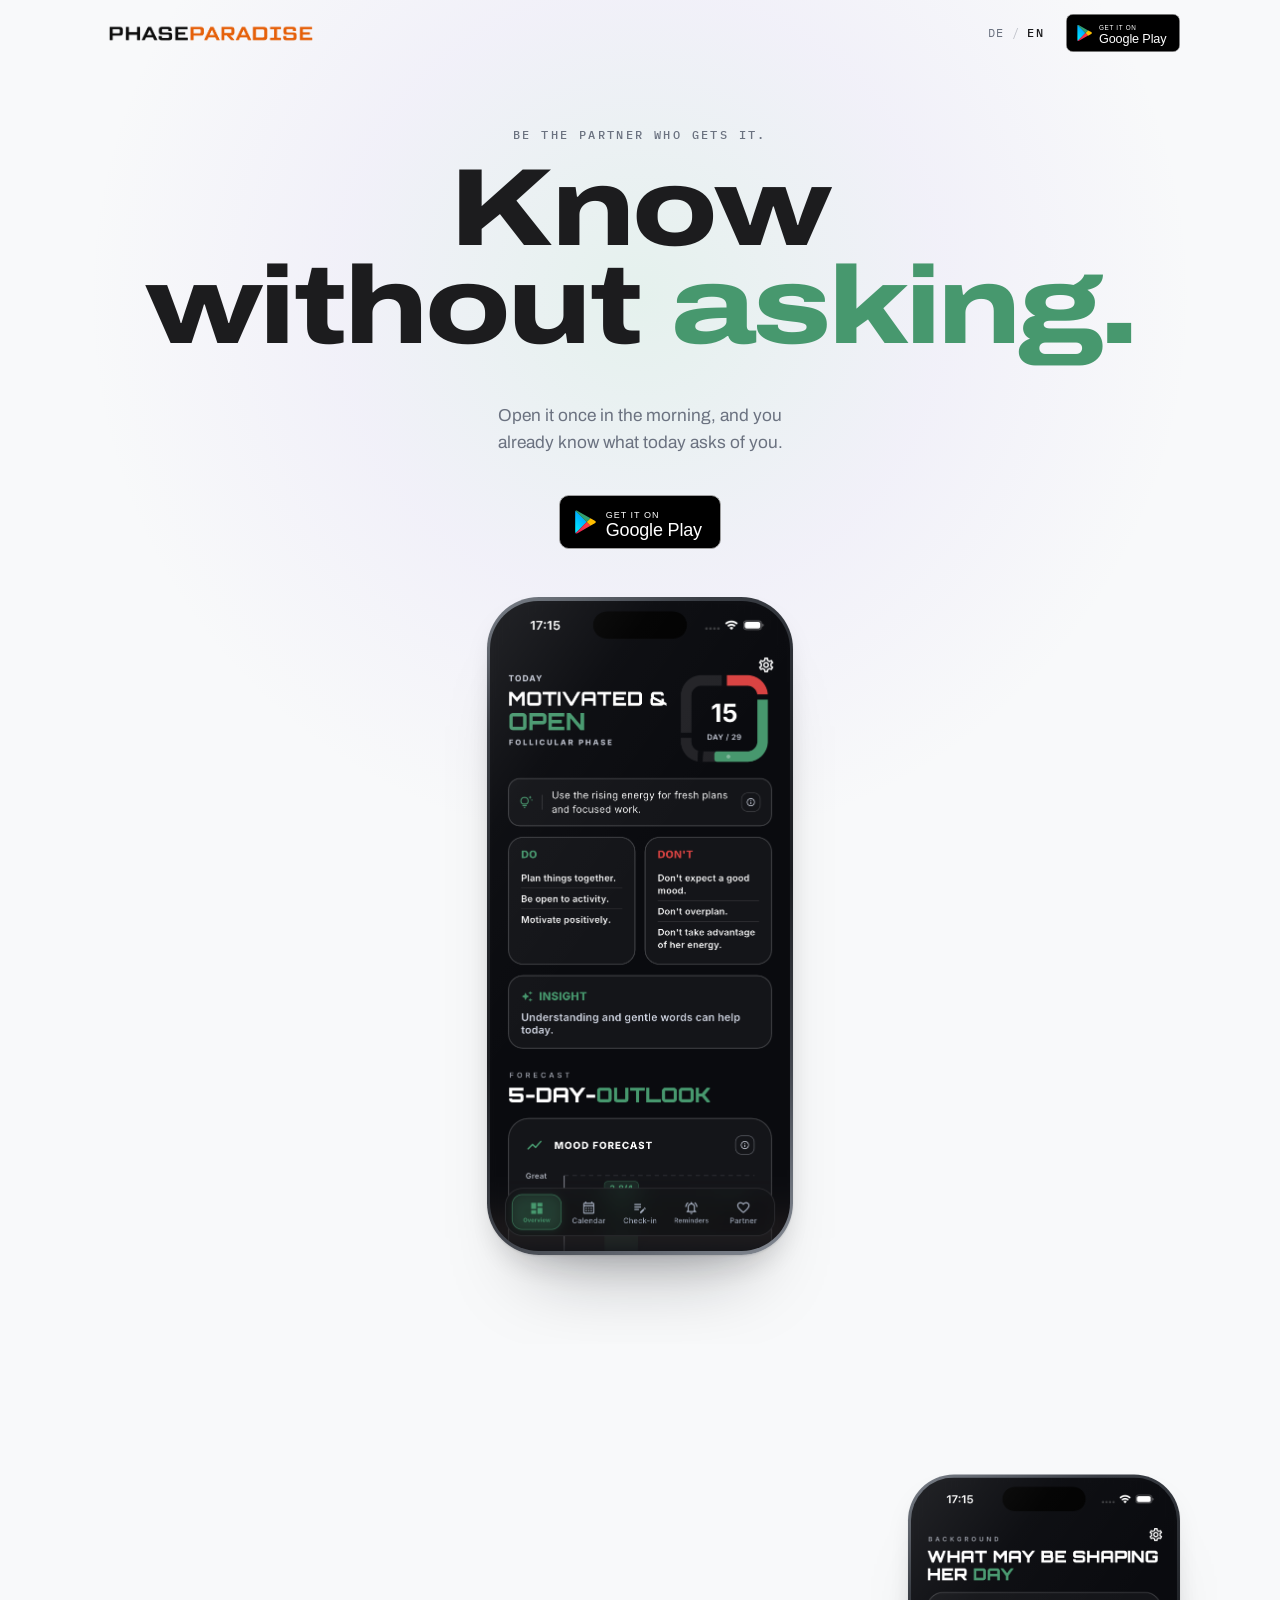
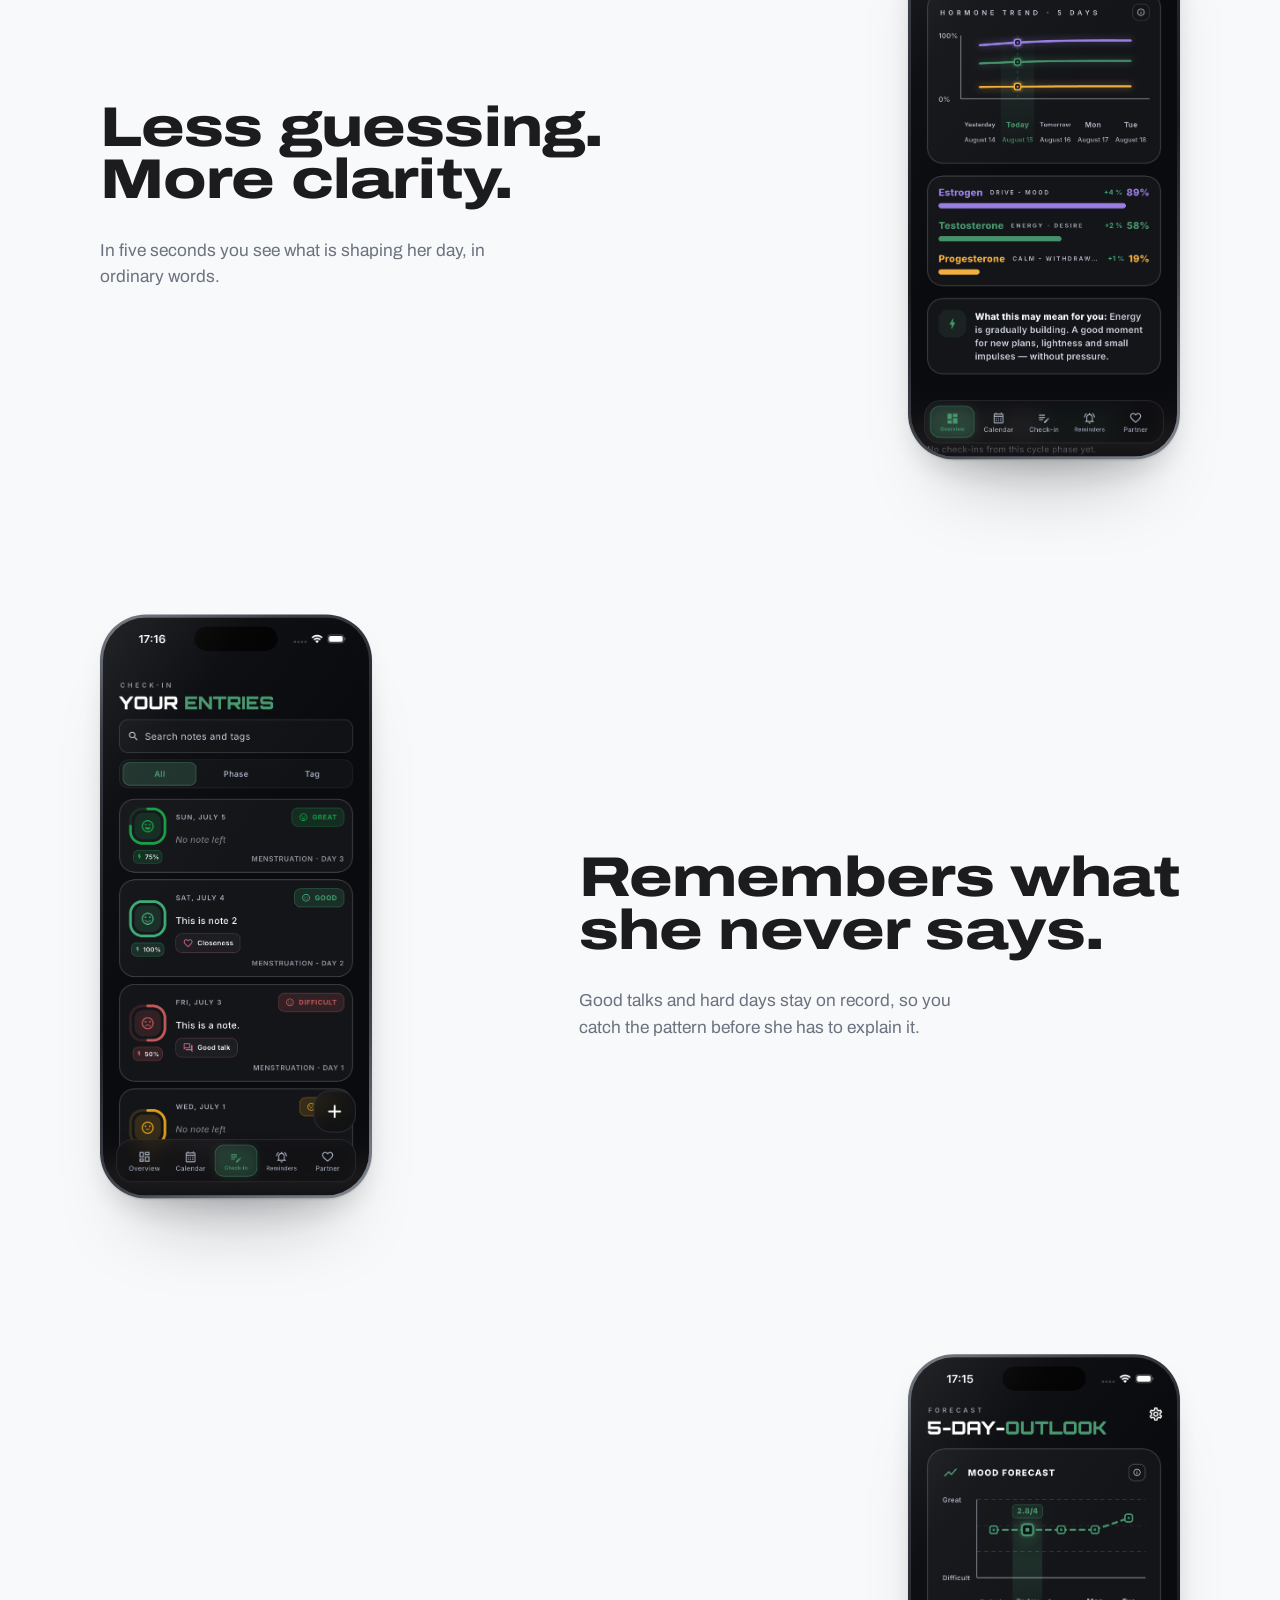
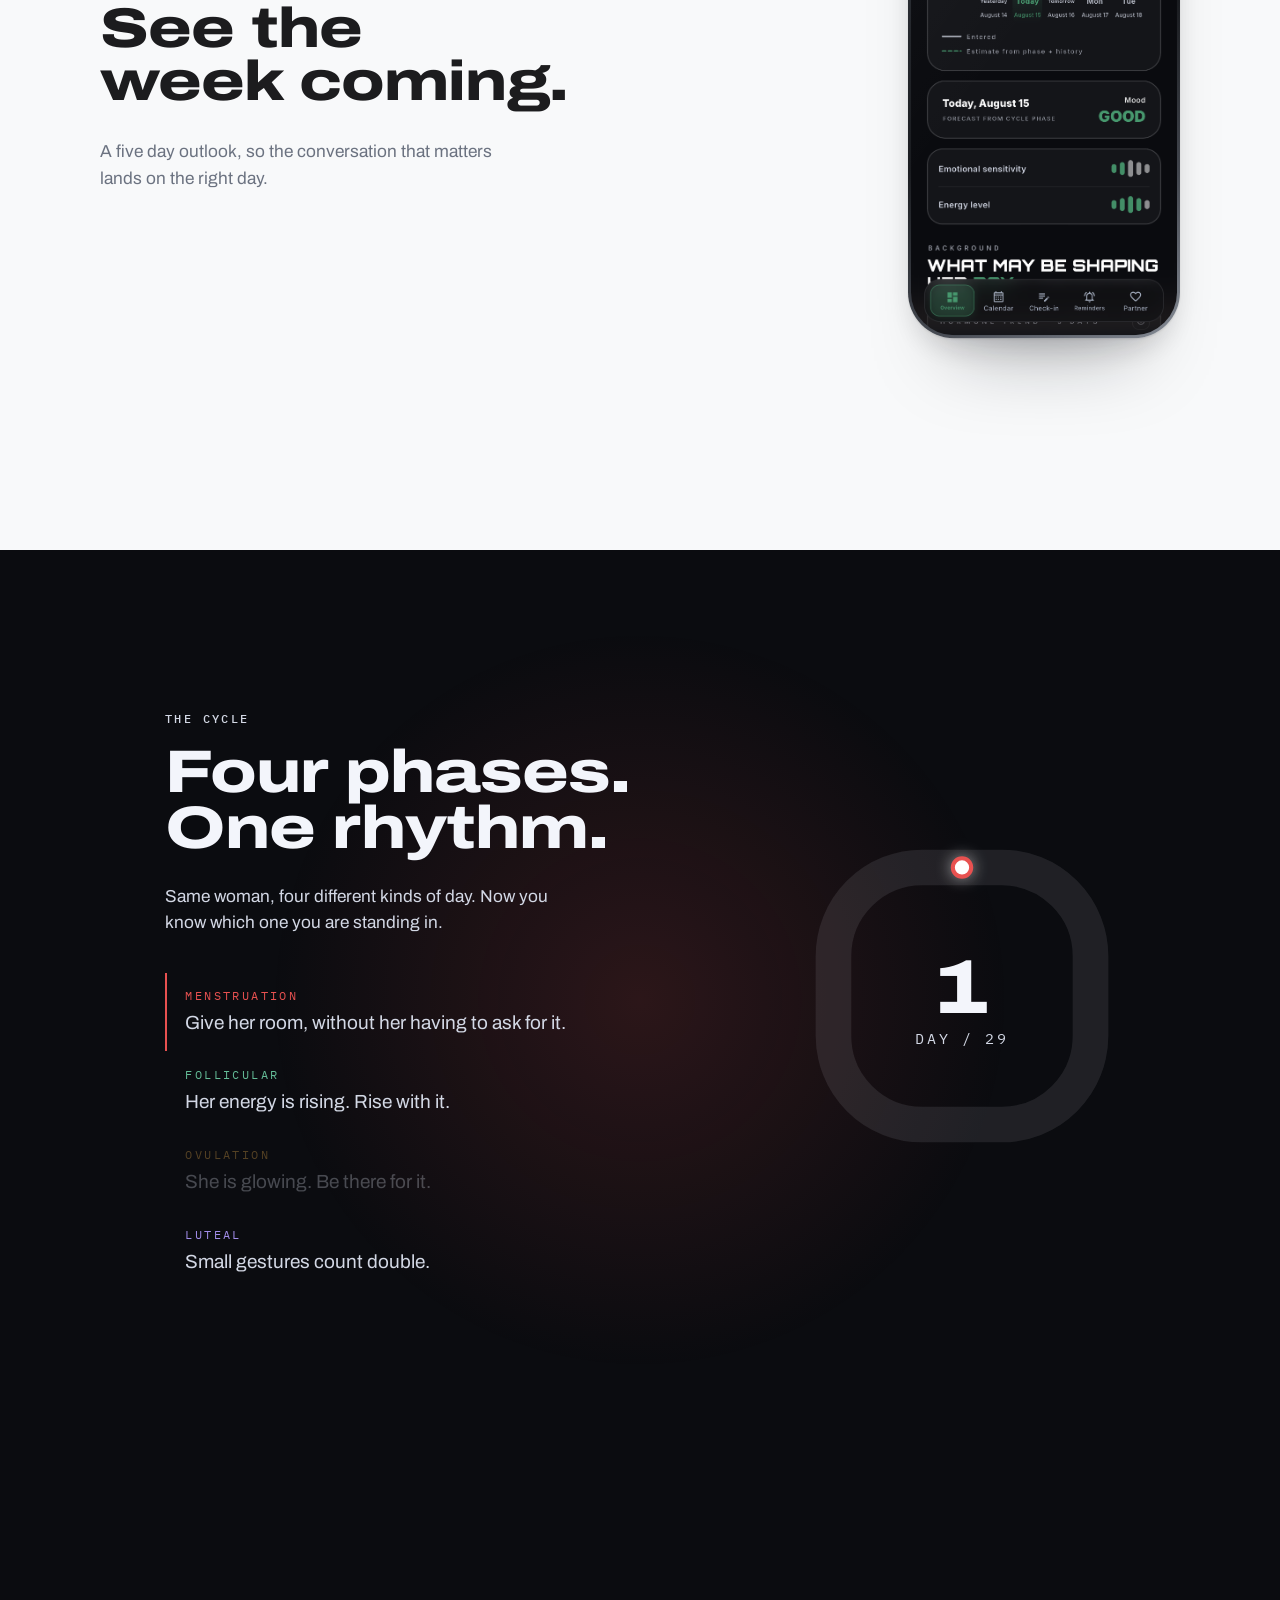
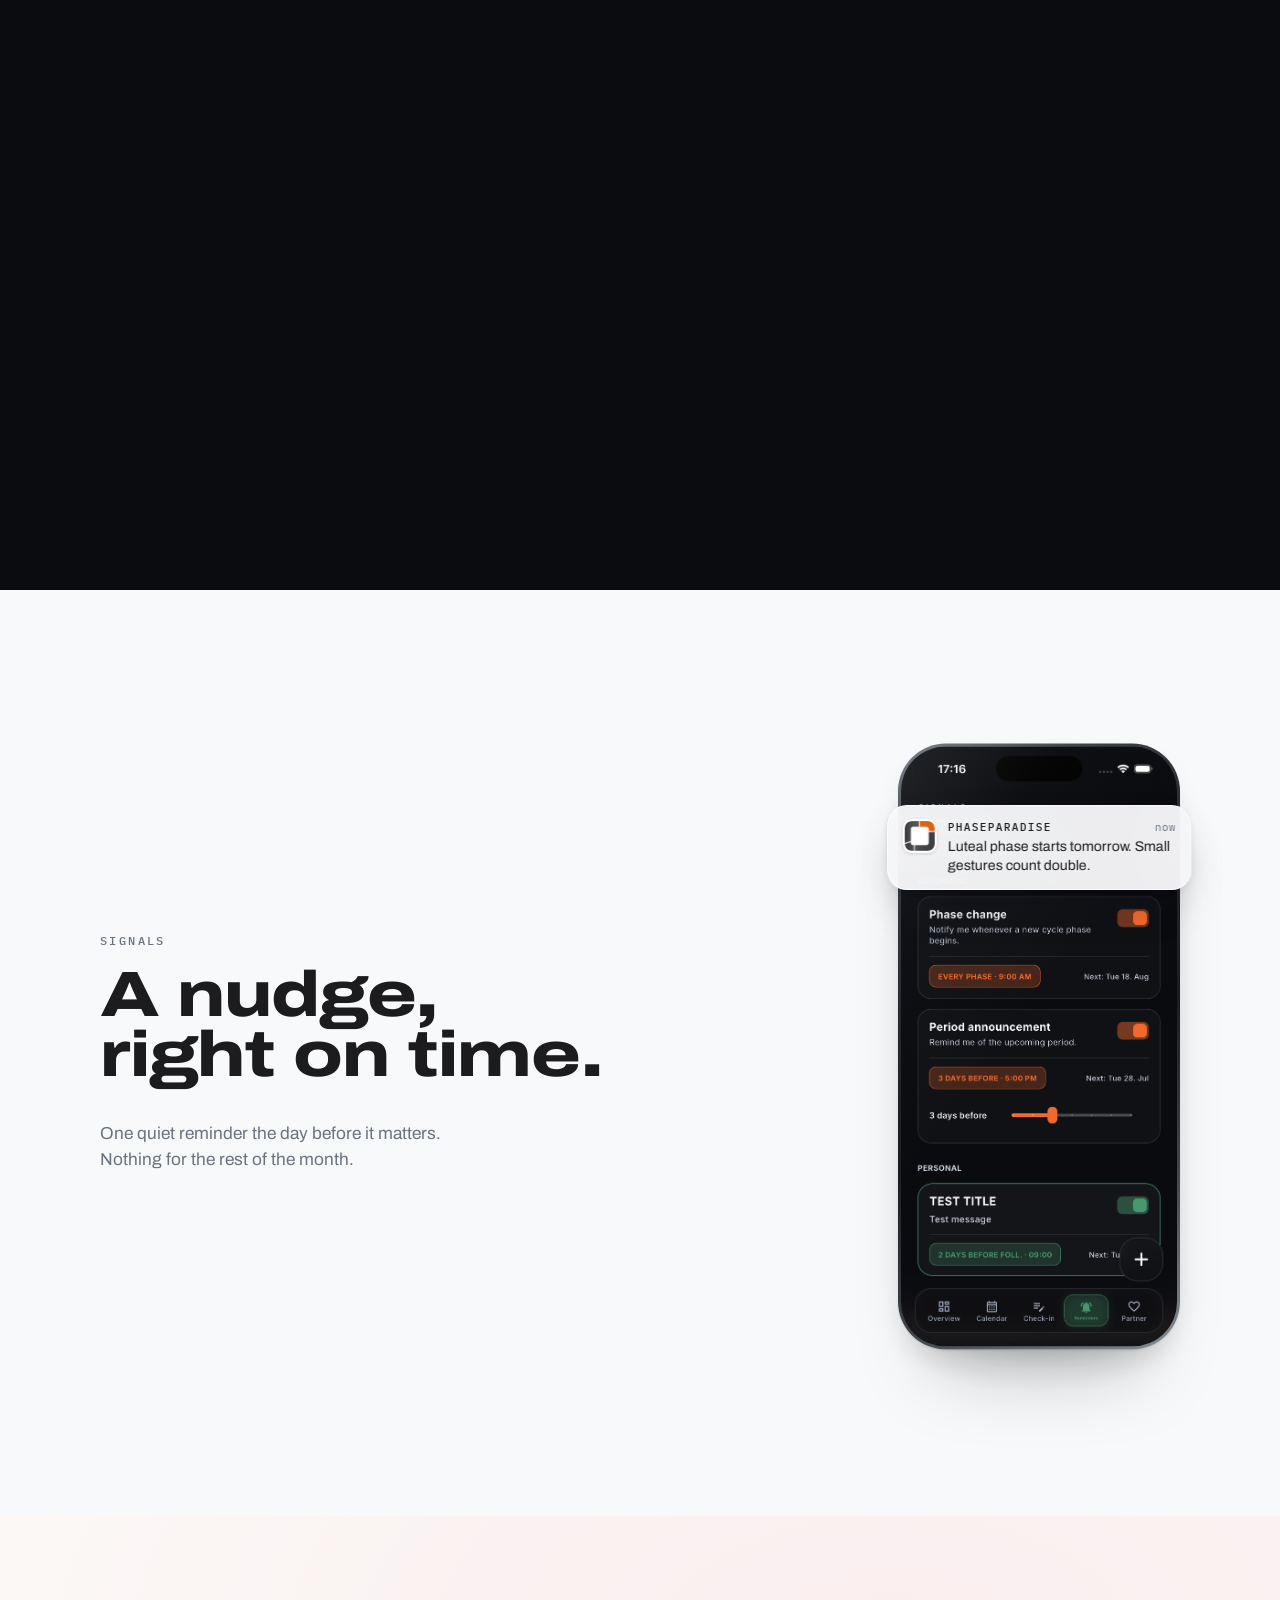
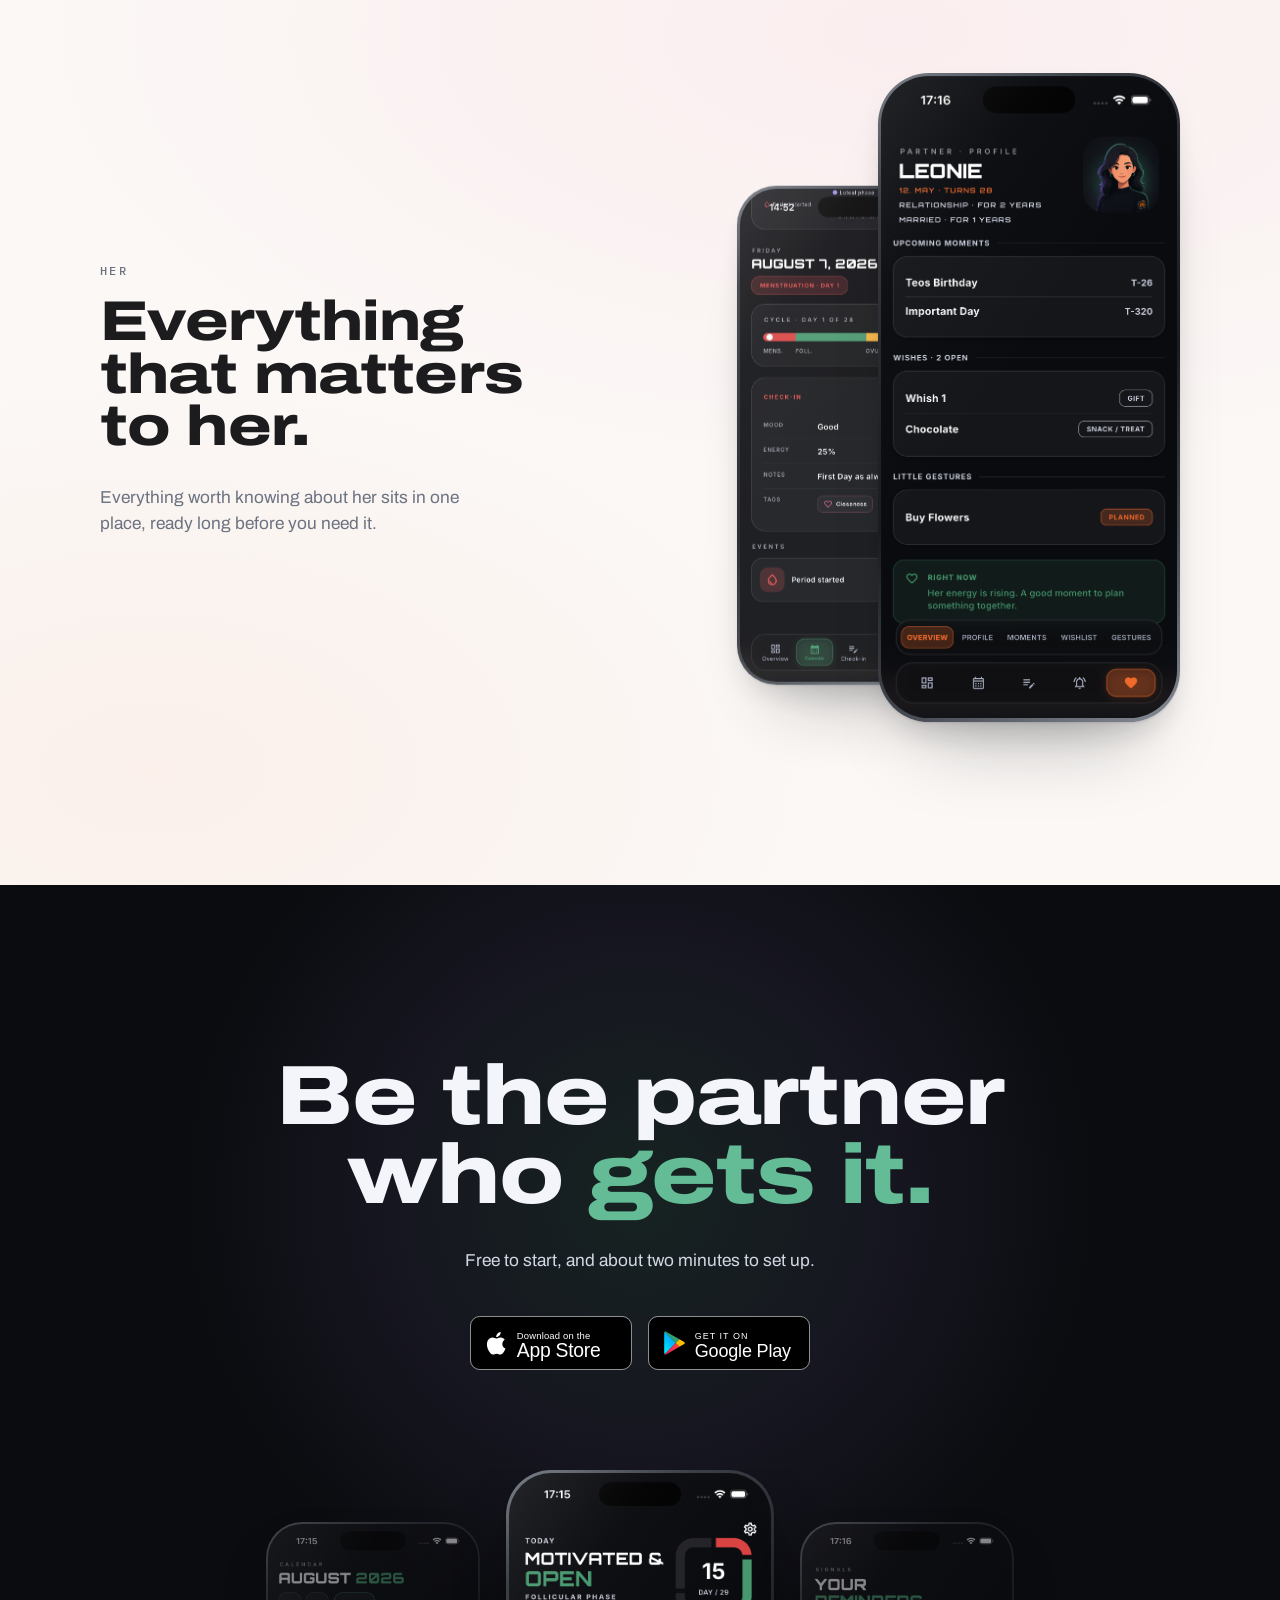
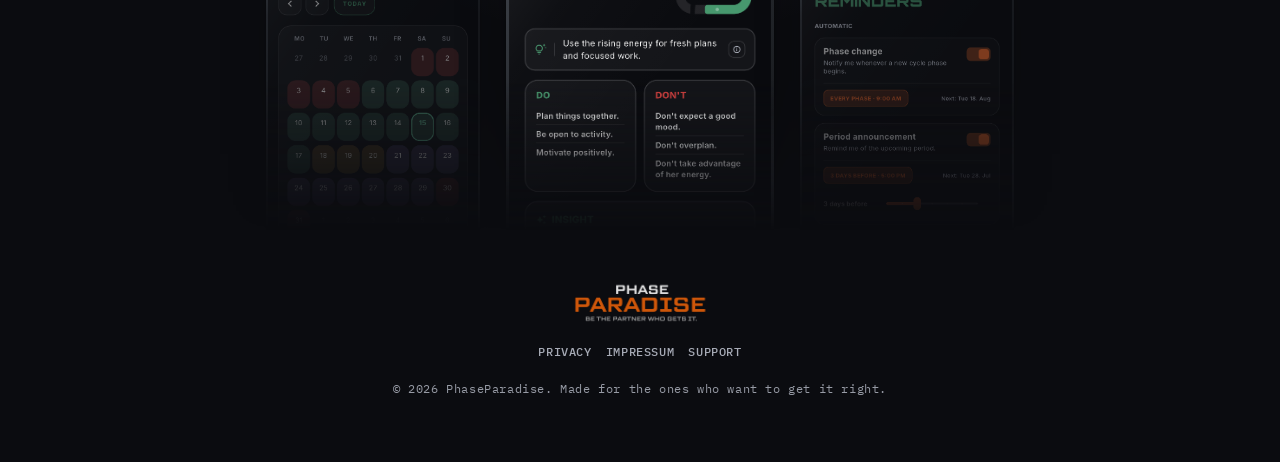
==== commit 5de8c03c: "Refactor image handling for multilingual support; replace static image paths with data attributes an" ====
--- a/index.html
+++ b/index.html
@@ -27,7 +27,6 @@
 <link rel="icon" href="assets/images/logo/icon.png" type="image/png">
 <link rel="apple-touch-icon" href="assets/images/logo/icon.png">
 
-<link rel="preload" as="image" href="assets/images/mock/home_1.png">
 <link rel="stylesheet" href="assets/css/main.css">
 
 <script>
@@ -45,6 +44,44 @@
     if (!apple && /Mac/i.test(platform) && navigator.maxTouchPoints > 1) apple = true;
     document.documentElement.classList.add(apple ? "os-apple" : "os-android");
   })();
+
+  /* The screenshots come in one folder per language, so the hero shot can
+     only be preloaded once we know which one. i18n.js makes the real
+     choice a moment later, this is just an early guess by the same rules,
+     and a miss costs one unused image. Keep SHOTS and KEY in step with
+     LANGS and STORAGE_KEY in assets/js/i18n.js. */
+  (function () {
+    var SHOTS = ["de", "en"];
+    var KEY = "phaseparadise-lang";
+    var FALLBACK = "en";
+
+    function has(code) {
+      for (var i = 0; i < SHOTS.length; i++) {
+        if (SHOTS[i] === code) return true;
+      }
+      return false;
+    }
+
+    var code = null;
+    try {
+      code = localStorage.getItem(KEY);
+    } catch (e) {}
+
+    if (!has(code)) {
+      var list = navigator.languages || [navigator.language || ""];
+      code = FALLBACK;
+      for (var i = 0; i < list.length; i++) {
+        var base = String(list[i]).toLowerCase().split("-")[0];
+        if (has(base)) { code = base; break; }
+      }
+    }
+
+    var link = document.createElement("link");
+    link.rel = "preload";
+    link.as = "image";
+    link.href = "assets/images/mock/" + code + "/home_1.png";
+    document.head.appendChild(link);
+  })();
 </script>
 <noscript>
   <style>.nav__inner, main, .foot { display: none !important; }</style>
@@ -105,7 +142,7 @@
       <div class="device__frame">
         <div class="device__screen">
           <!-- SWAP: today screen -->
-          <img src="assets/images/mock/home_1.png" data-i18n-alt="hero.shotAlt" alt="" width="1206" height="2622">
+          <img data-shot="home_1" data-i18n-alt="hero.shotAlt" alt="" width="1206" height="2622">
         </div>
       </div>
     </div>
@@ -125,7 +162,7 @@
         <div class="device__frame">
           <div class="device__screen">
             <!-- SWAP: what is shaping her day -->
-            <img src="assets/images/mock/home_3.png" data-i18n-alt="benefits.one.shotAlt" alt="" width="1206" height="2622" loading="lazy" decoding="async">
+            <img data-shot="home_3" data-i18n-alt="benefits.one.shotAlt" alt="" width="1206" height="2622" loading="lazy" decoding="async">
           </div>
         </div>
       </div>
@@ -142,7 +179,7 @@
         <div class="device__frame">
           <div class="device__screen">
             <!-- SWAP: check-in history -->
-            <img src="assets/images/mock/checkin_1.png" data-i18n-alt="benefits.two.shotAlt" alt="" width="1206" height="2622" loading="lazy" decoding="async">
+            <img data-shot="checkIns" data-i18n-alt="benefits.two.shotAlt" alt="" width="1206" height="2622" loading="lazy" decoding="async">
           </div>
         </div>
       </div>
@@ -159,7 +196,7 @@
         <div class="device__frame">
           <div class="device__screen">
             <!-- SWAP: five day outlook -->
-            <img src="assets/images/mock/home_2.png" data-i18n-alt="benefits.three.shotAlt" alt="" width="1206" height="2622" loading="lazy" decoding="async">
+            <img data-shot="home_2" data-i18n-alt="benefits.three.shotAlt" alt="" width="1206" height="2622" loading="lazy" decoding="async">
           </div>
         </div>
       </div>
@@ -252,7 +289,7 @@
         <div class="device__frame">
           <div class="device__screen">
             <!-- SWAP: reminders -->
-            <img src="assets/images/mock/reminders_1.png" data-i18n-alt="insights.shotAlt" alt="" width="1206" height="2622" loading="lazy" decoding="async">
+            <img data-shot="reminders" data-i18n-alt="insights.shotAlt" alt="" width="1206" height="2622" loading="lazy" decoding="async">
           </div>
         </div>
       </div>
@@ -277,7 +314,7 @@
         <div class="device__frame">
           <div class="device__screen">
             <!-- SWAP: a saved moment in the calendar -->
-            <img src="assets/images/mock/calendar_2.png" data-i18n-alt="partner.shotAlt" alt="" width="1206" height="2622" loading="lazy" decoding="async">
+            <img data-shot="calendar_detail" data-i18n-alt="partner.shotAlt" alt="" width="1206" height="2622" loading="lazy" decoding="async">
           </div>
         </div>
       </div>
@@ -286,7 +323,7 @@
         <div class="device__frame">
           <div class="device__screen">
             <!-- SWAP: partner page -->
-            <img src="assets/images/mock/partner_1.png" data-i18n-alt="partner.ui.alt" alt="" width="1206" height="2622" loading="lazy" decoding="async">
+            <img data-shot="partner" data-i18n-alt="partner.ui.alt" alt="" width="1206" height="2622" loading="lazy" decoding="async">
           </div>
         </div>
       </div>
@@ -313,17 +350,17 @@
     <div class="lineup" data-reveal>
       <div class="lineup__item lineup__item--side">
         <div class="device"><div class="device__frame"><div class="device__screen">
-          <img src="assets/images/mock/calendar_1.png" data-i18n-alt="cta.calendarAlt" alt="" width="1206" height="2622" loading="lazy" decoding="async">
+          <img data-shot="calendar" data-i18n-alt="cta.calendarAlt" alt="" width="1206" height="2622" loading="lazy" decoding="async">
         </div></div></div>
       </div>
       <div class="lineup__item lineup__item--mid">
         <div class="device"><div class="device__frame"><div class="device__screen">
-          <img src="assets/images/mock/home_1.png" alt="" width="1206" height="2622" loading="lazy" decoding="async">
+          <img data-shot="home_1" alt="" width="1206" height="2622" loading="lazy" decoding="async">
         </div></div></div>
       </div>
       <div class="lineup__item lineup__item--side">
         <div class="device"><div class="device__frame"><div class="device__screen">
-          <img src="assets/images/mock/reminders_1.png" alt="" width="1206" height="2622" loading="lazy" decoding="async">
+          <img data-shot="reminders" alt="" width="1206" height="2622" loading="lazy" decoding="async">
         </div></div></div>
       </div>
     </div>
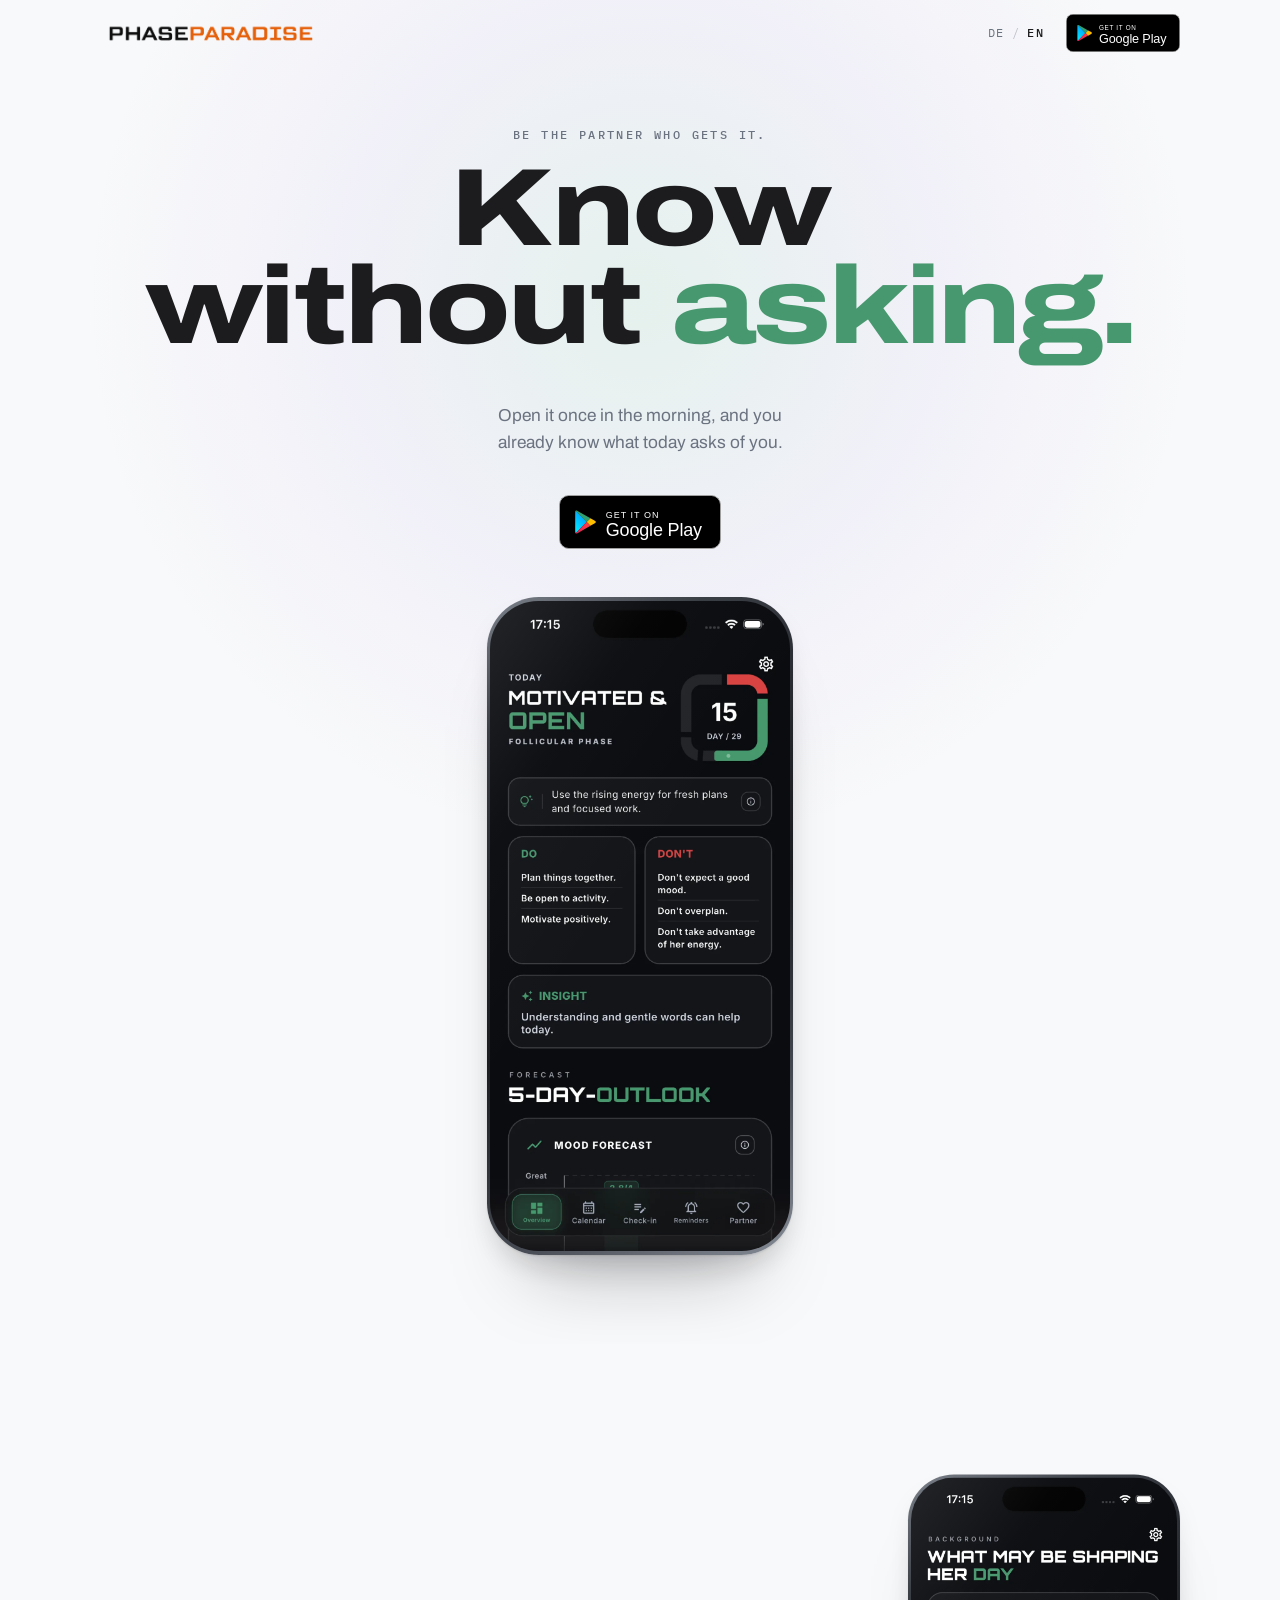
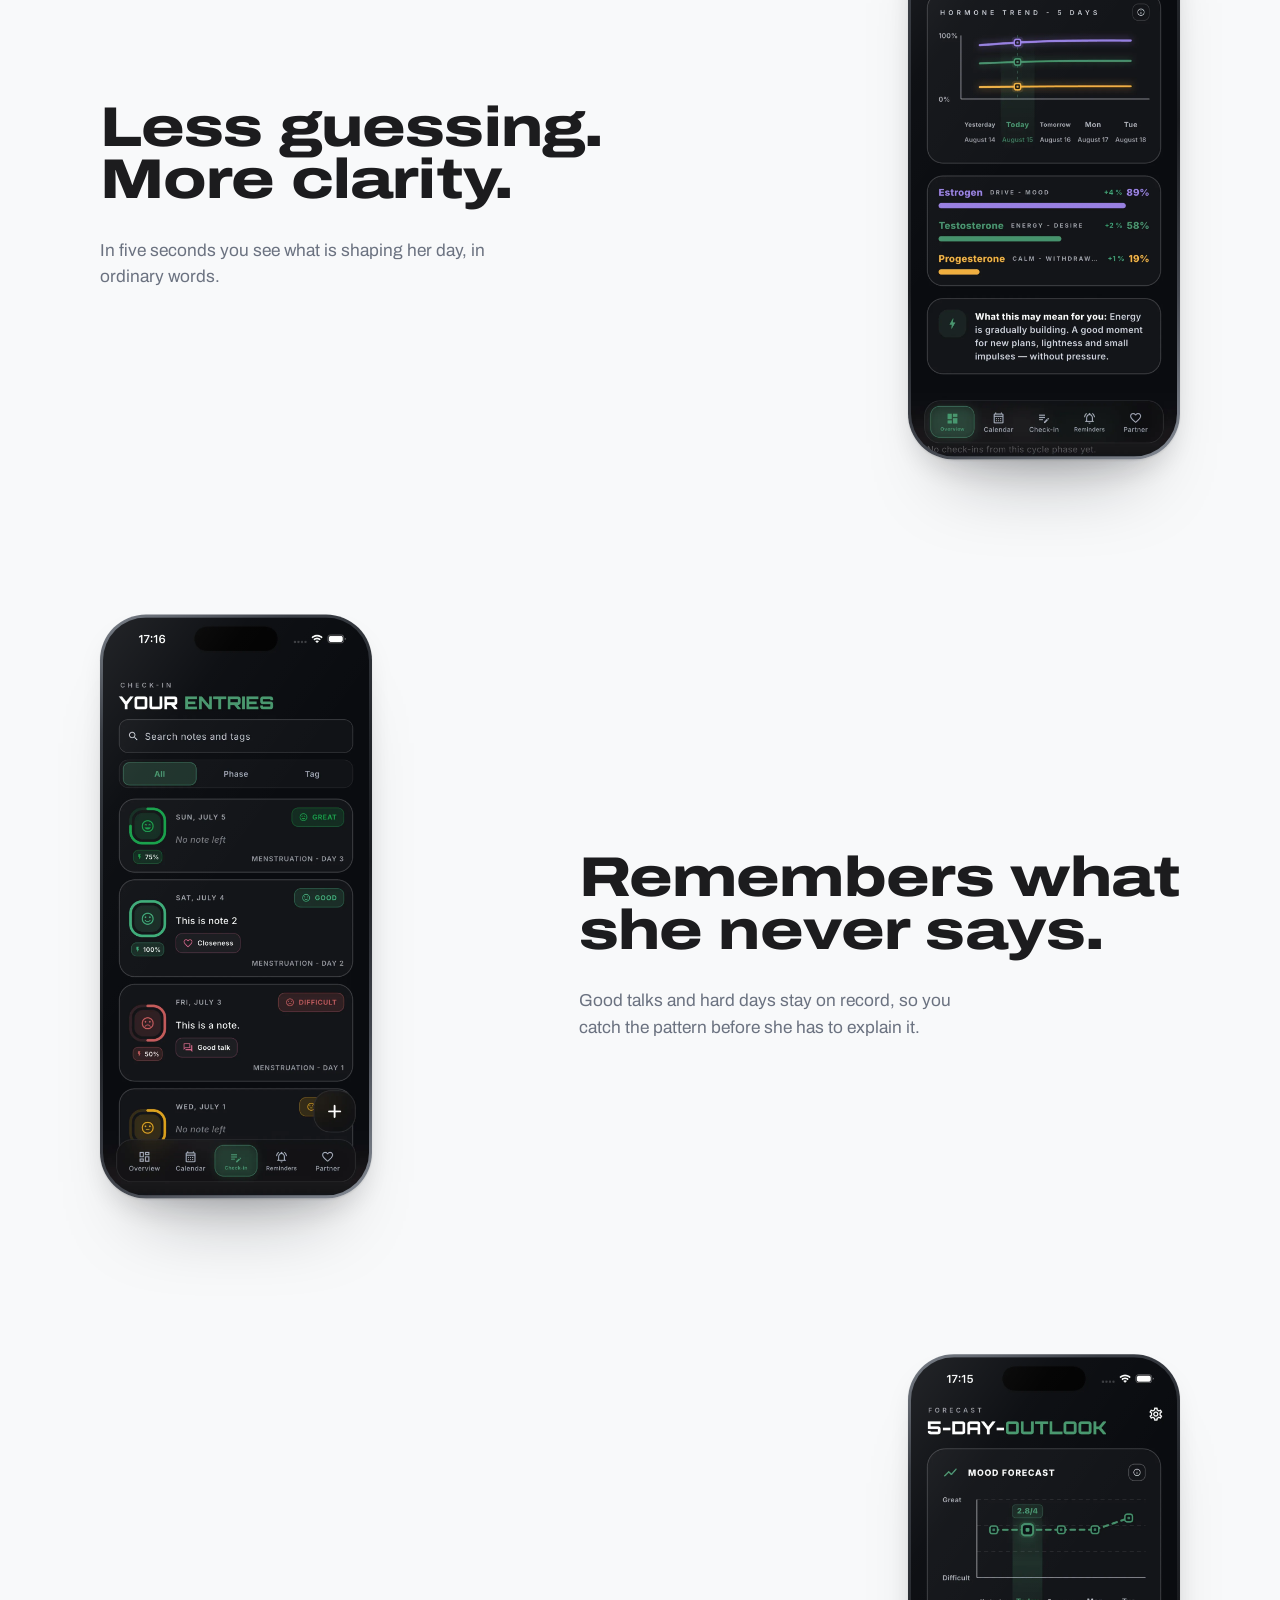
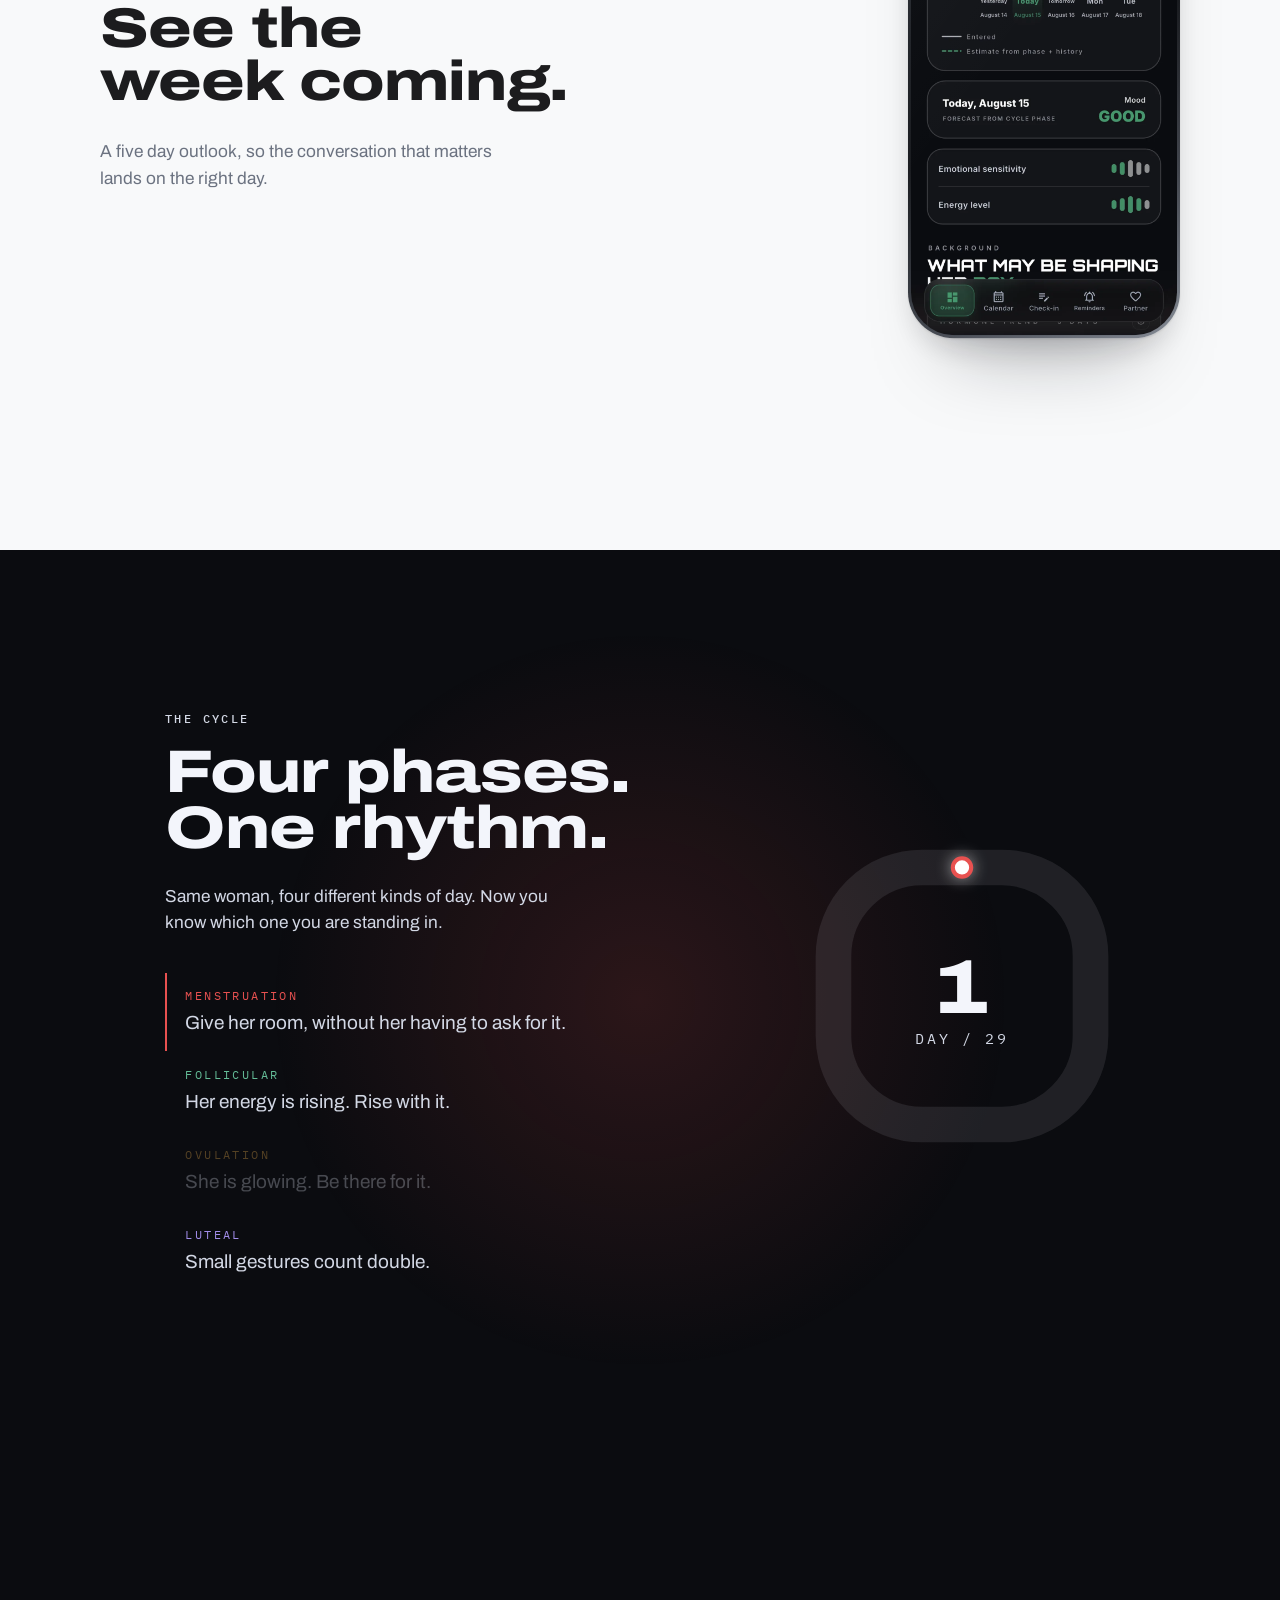
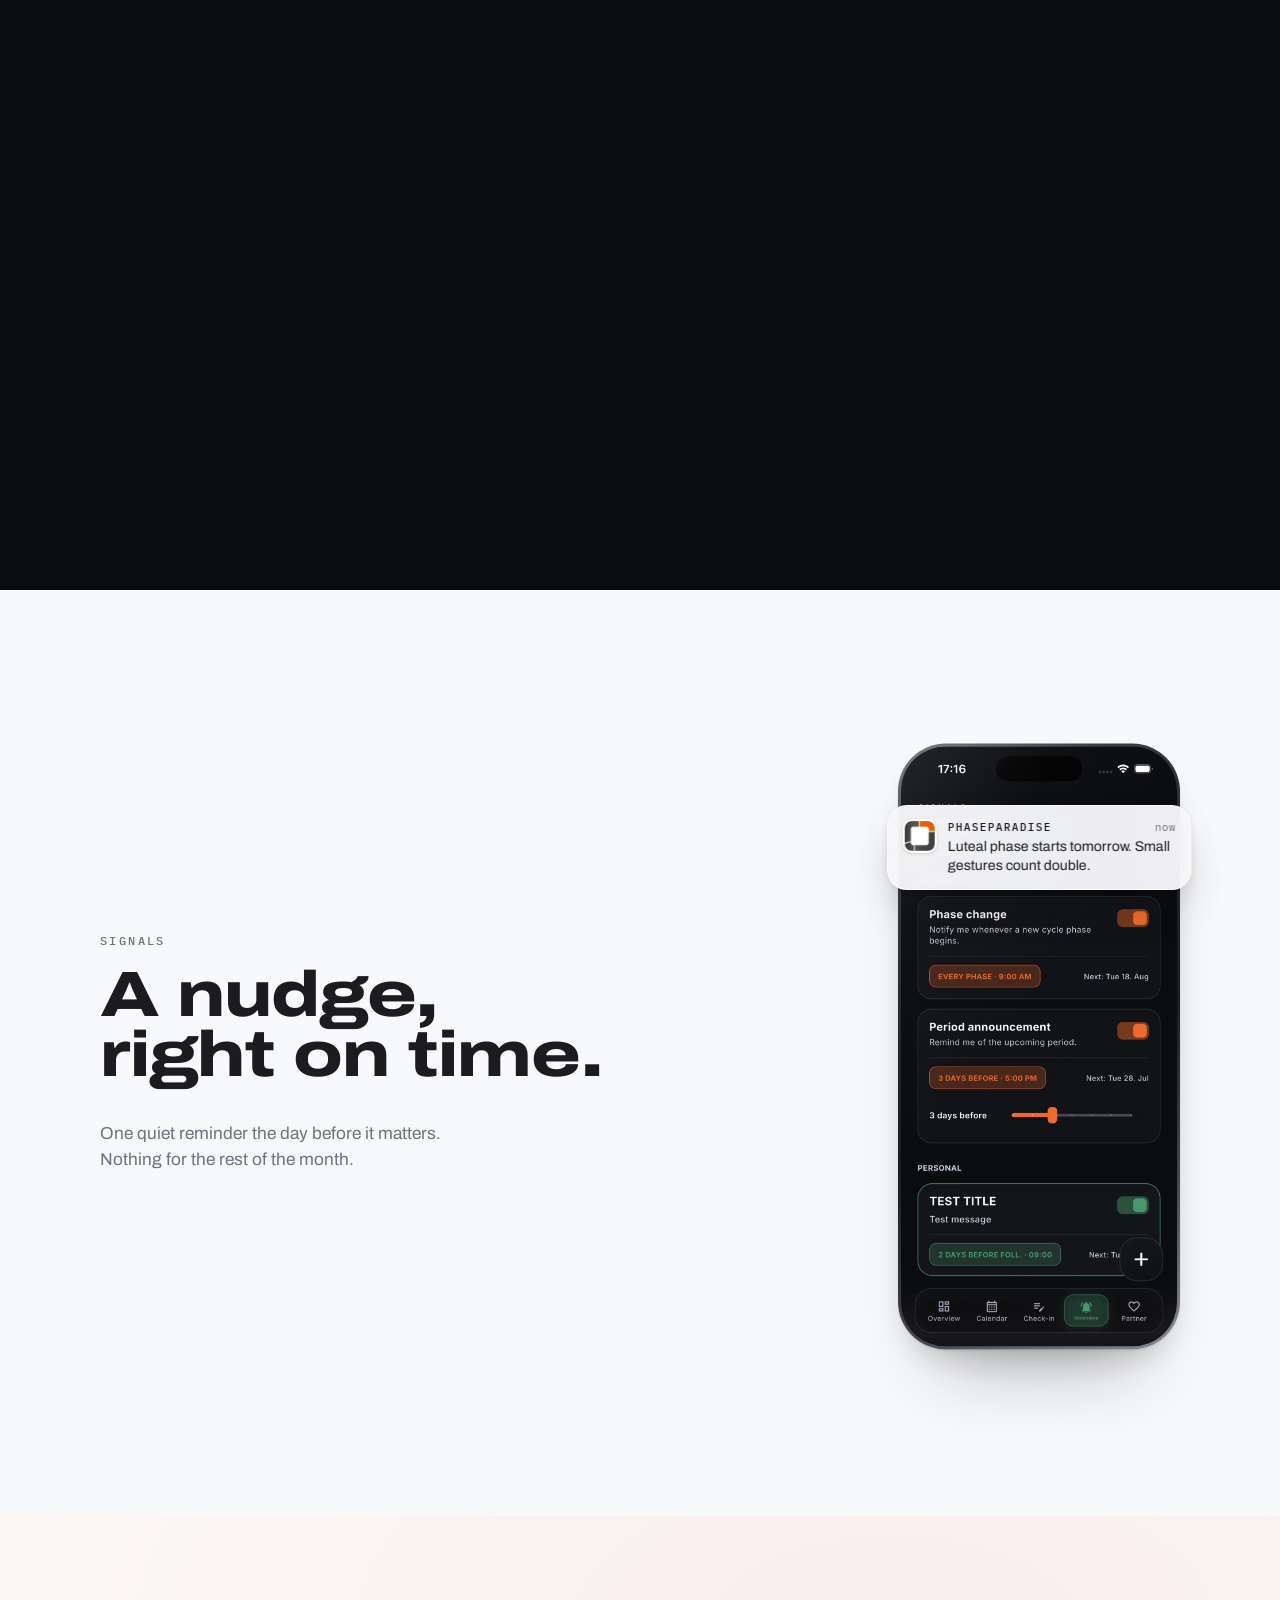
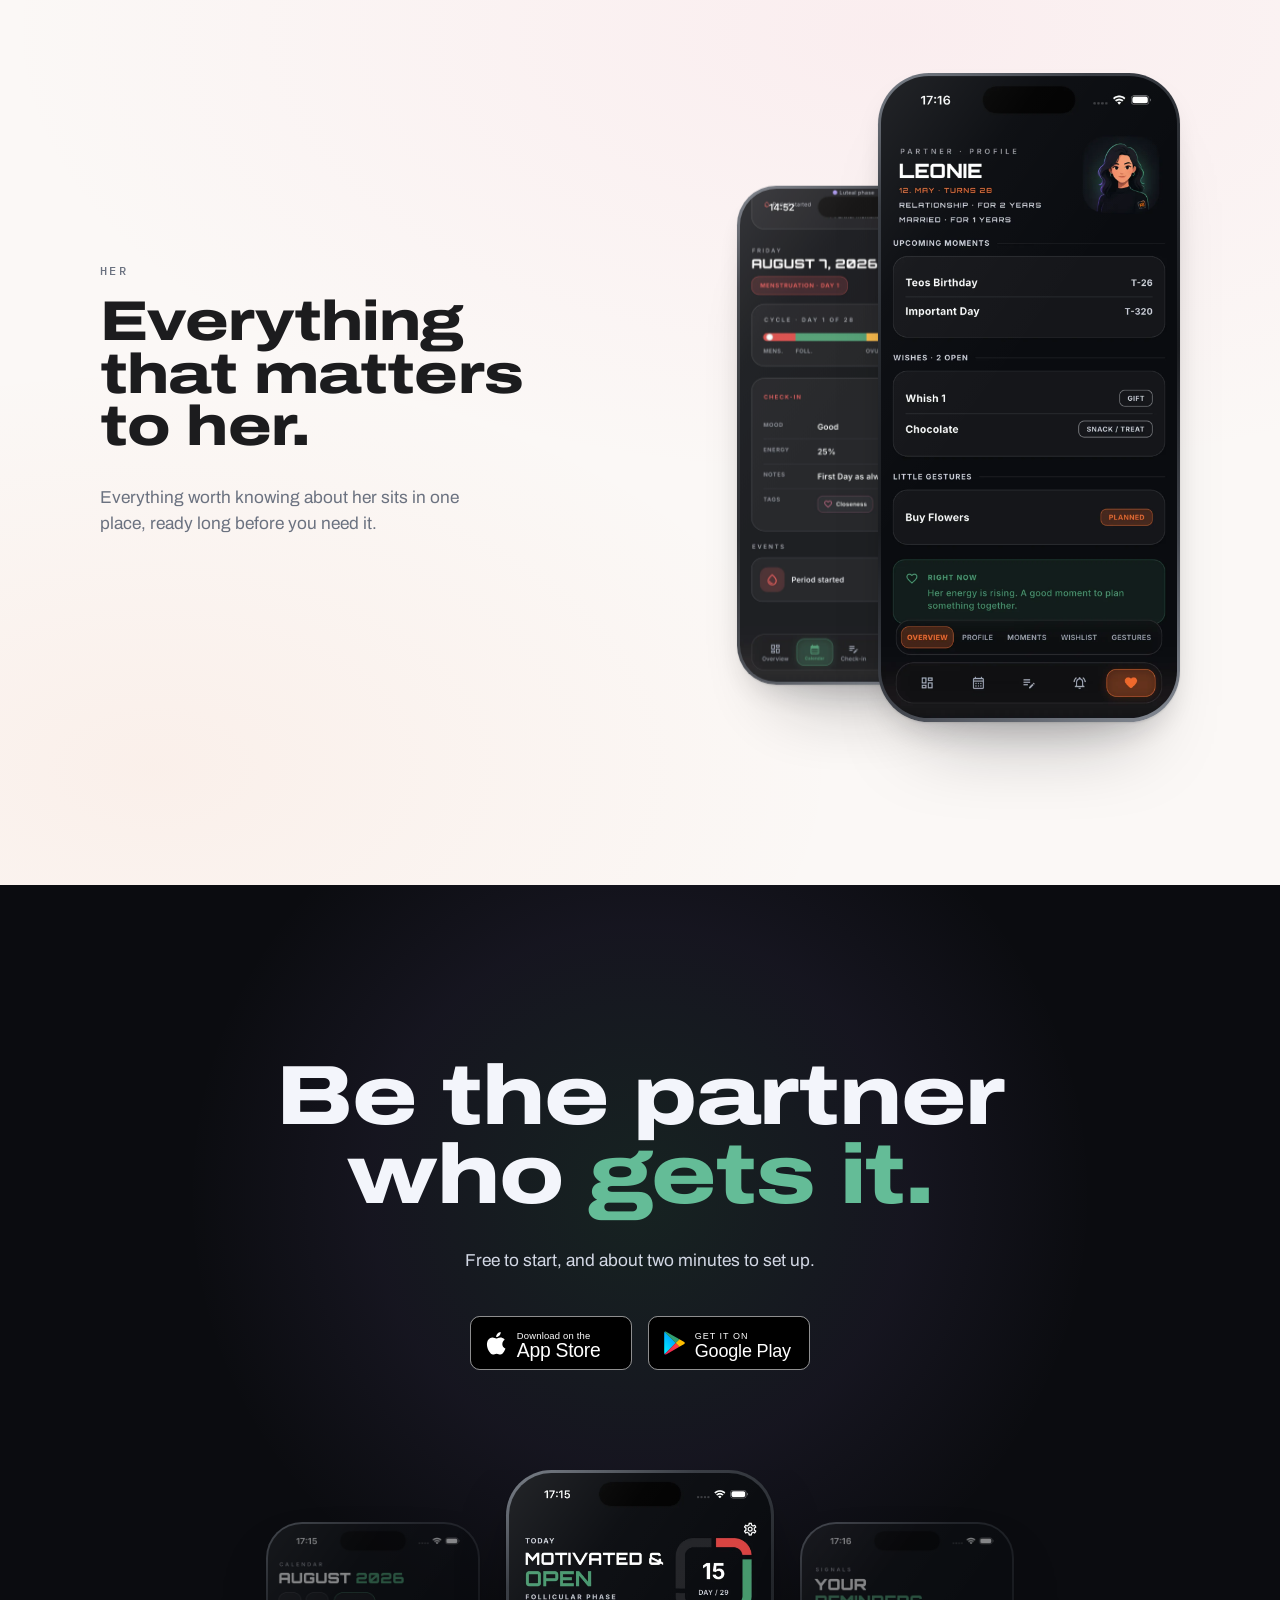
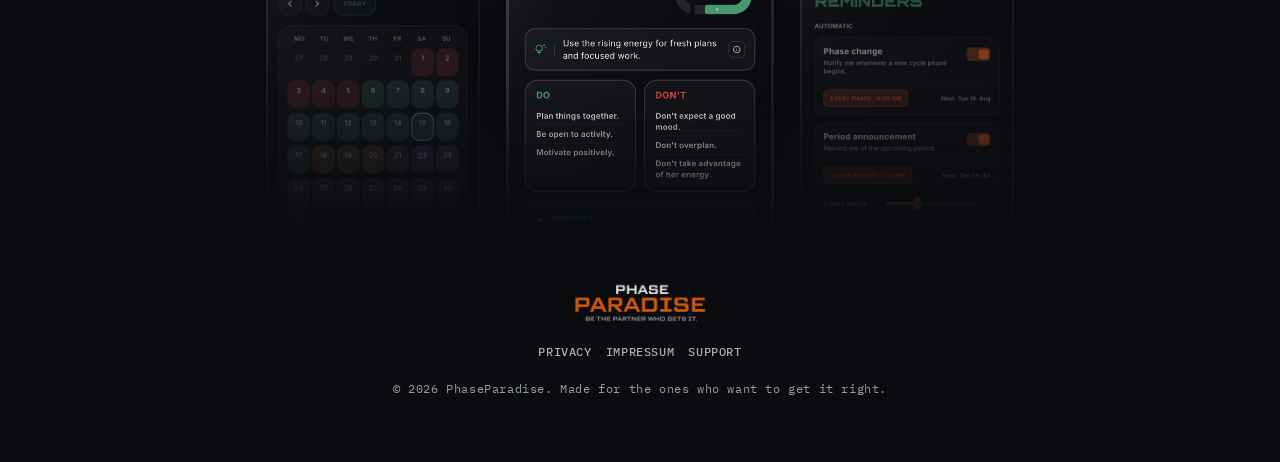
==== commit 6562f90b: "Add screenshot building script and initial shots.lock file - Introduced `build-shots.sh` script to a" ====
--- a/index.html
+++ b/index.html
@@ -79,7 +79,8 @@
     var link = document.createElement("link");
     link.rel = "preload";
     link.as = "image";
-    link.href = "assets/images/mock/" + code + "/home_1.png";
+    link.fetchPriority = "high";
+    link.href = "assets/images/mock/" + code + "/home_1.webp";
     document.head.appendChild(link);
   })();
 </script>
@@ -142,7 +143,8 @@
       <div class="device__frame">
         <div class="device__screen">
           <!-- SWAP: today screen -->
-          <img data-shot="home_1" data-i18n-alt="hero.shotAlt" alt="" width="1206" height="2622">
+          <img data-shot="home_1" data-i18n-alt="hero.shotAlt" alt="" width="1206" height="2622"
+               fetchpriority="high" decoding="async">
         </div>
       </div>
     </div>
--- a/assets/css/main.css
+++ b/assets/css/main.css
@@ -392,6 +392,16 @@
   height: 100%;
   object-fit: cover;
 }
+
+/* A shot has no src until i18n.js knows the language, so it lands a moment
+   after its frame. It fades up over the black panel instead of snapping in.
+   Tied to .js, so with scripting off nothing can stay stuck at zero, and the
+   reduced-motion block below flattens the transition to nothing. */
+.js .device__screen > img {
+  opacity: 0;
+  transition: opacity 240ms ease;
+}
+.js .device__screen > img.is-loaded { opacity: 1; }
 
 /* glass sheen across the panel */
 .device__screen::after {
